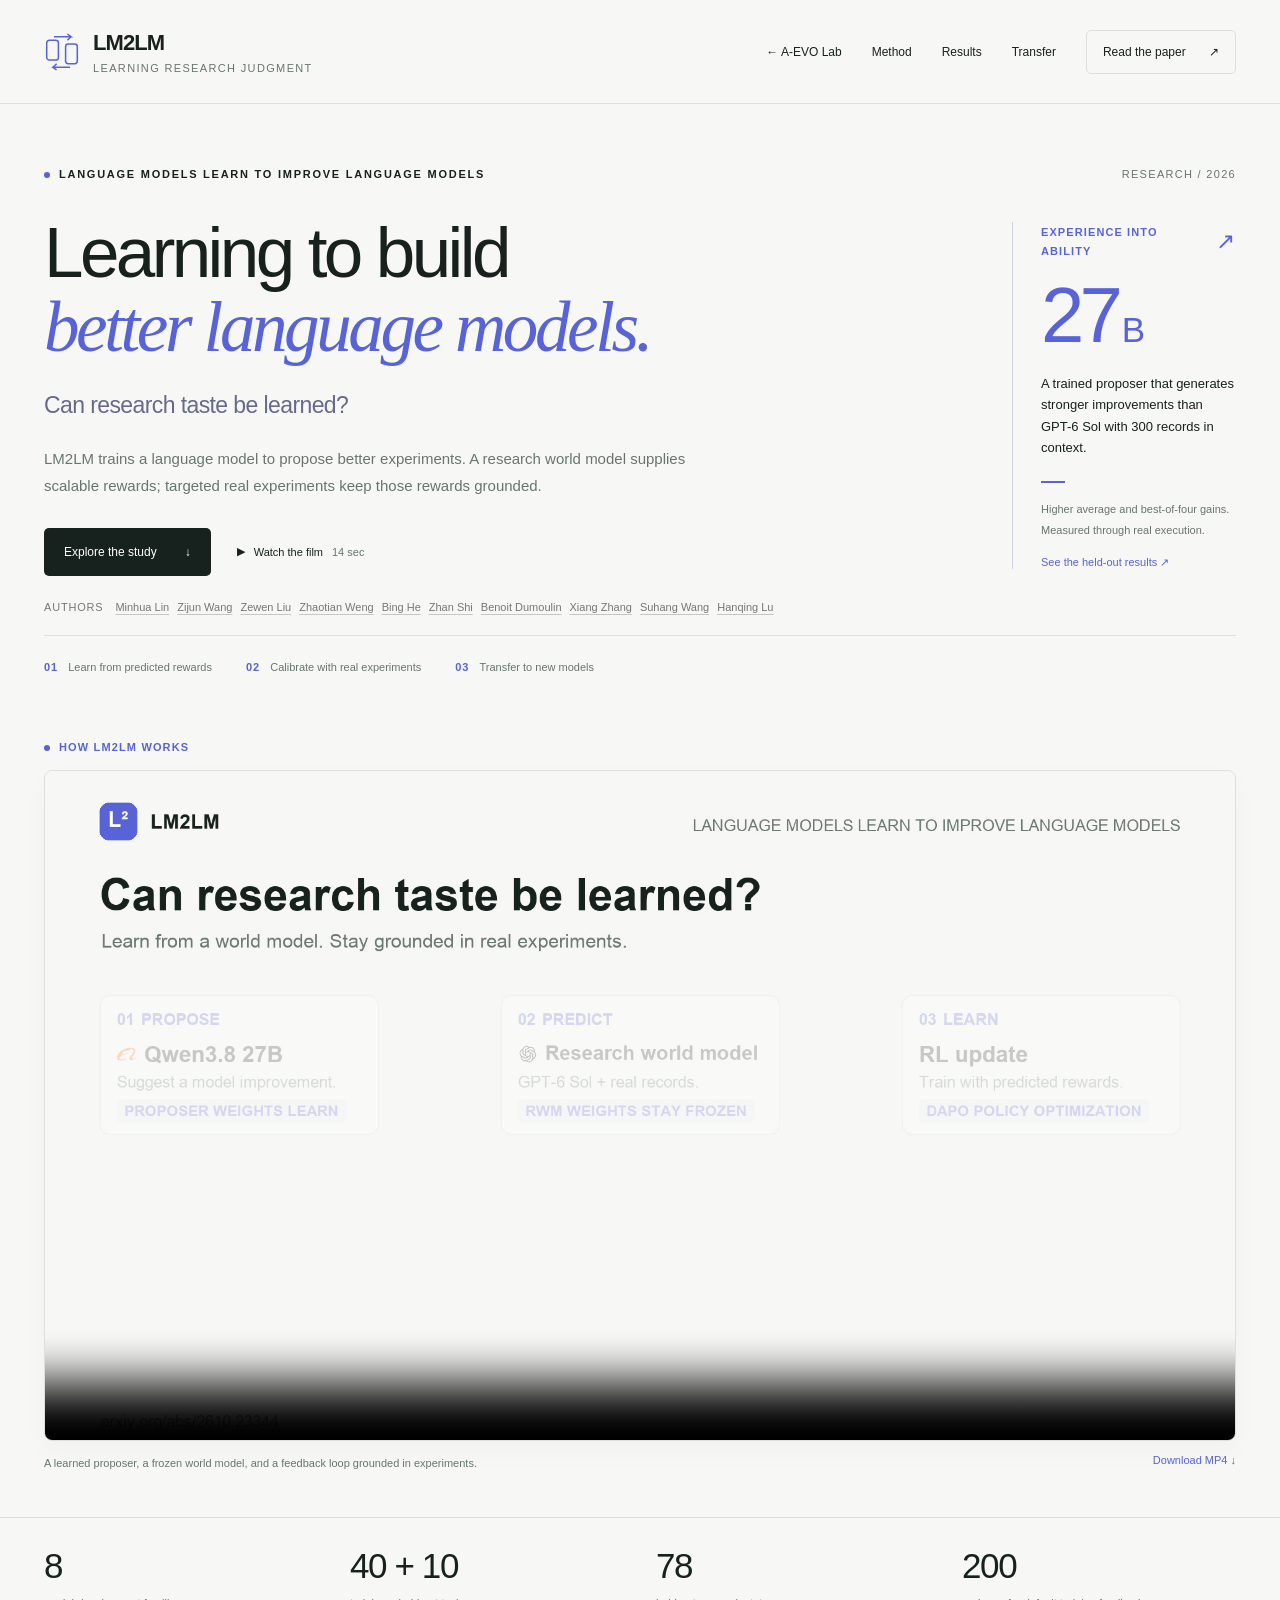
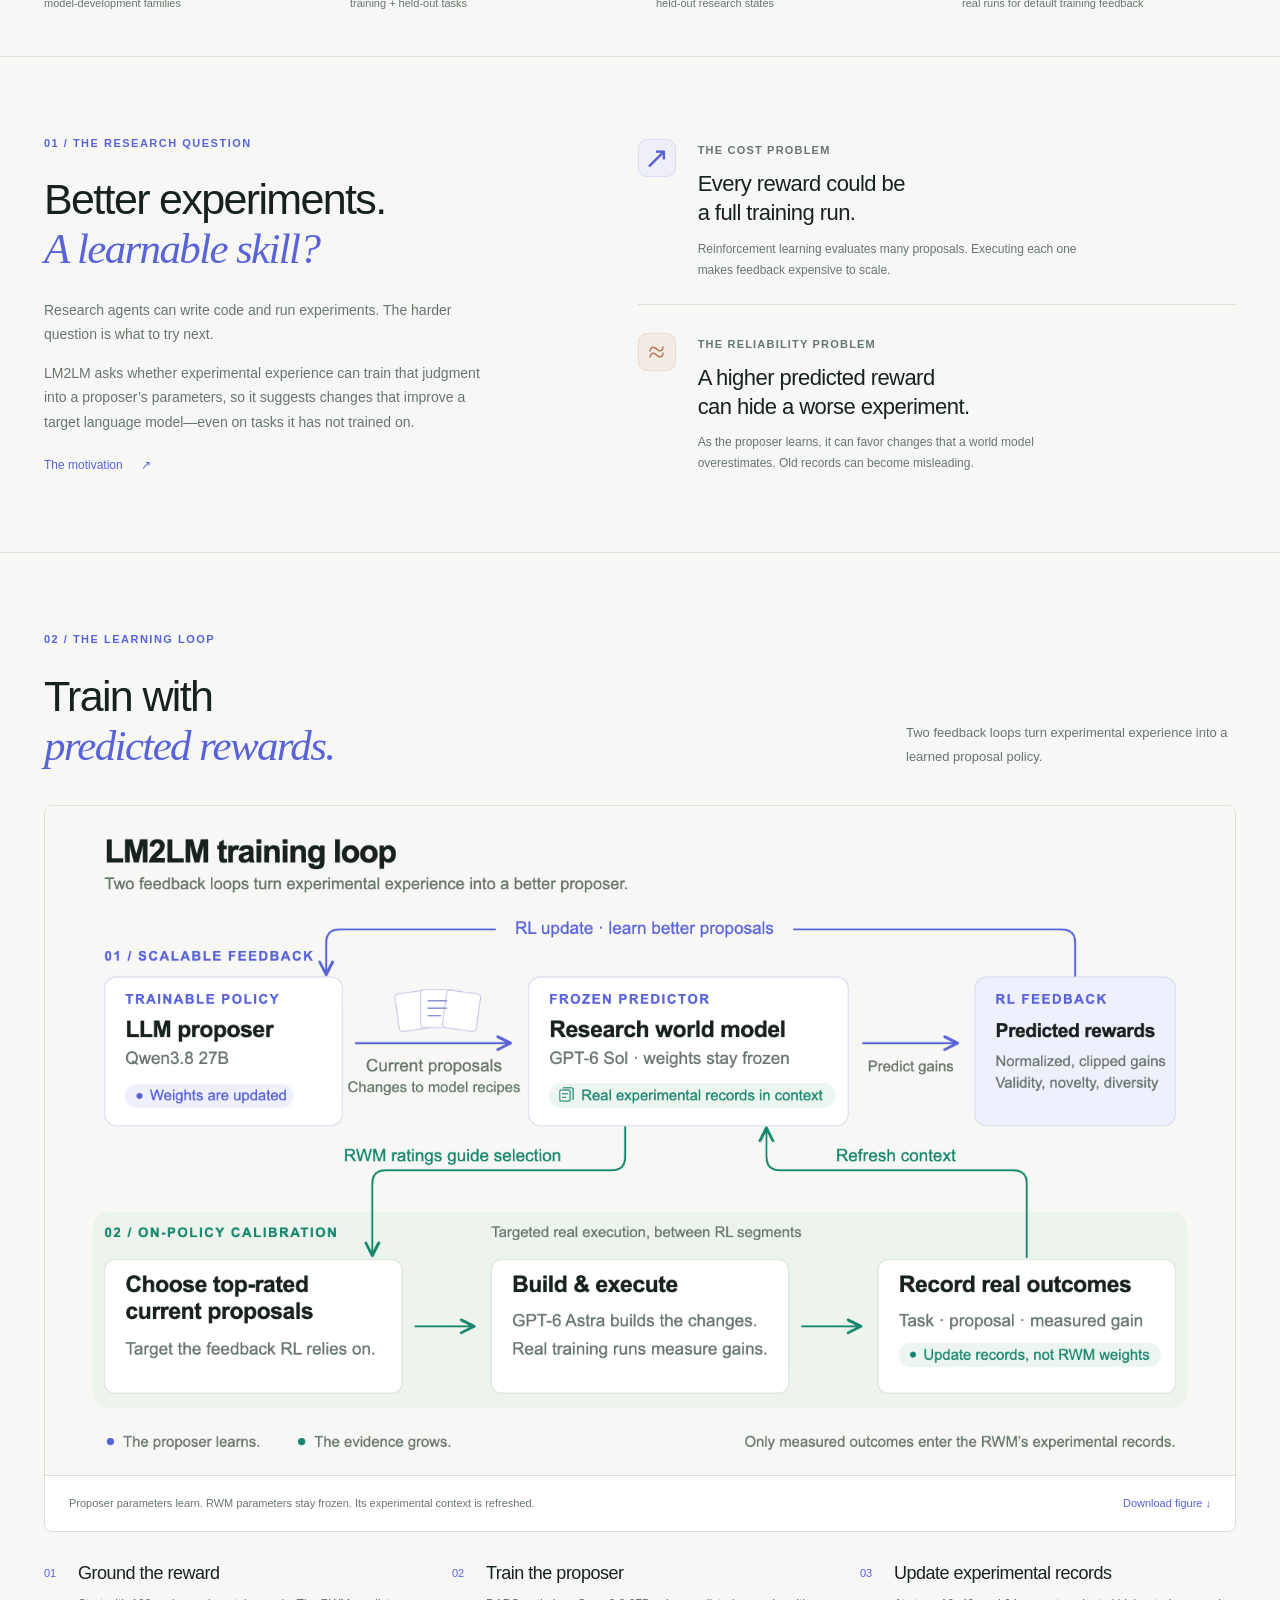
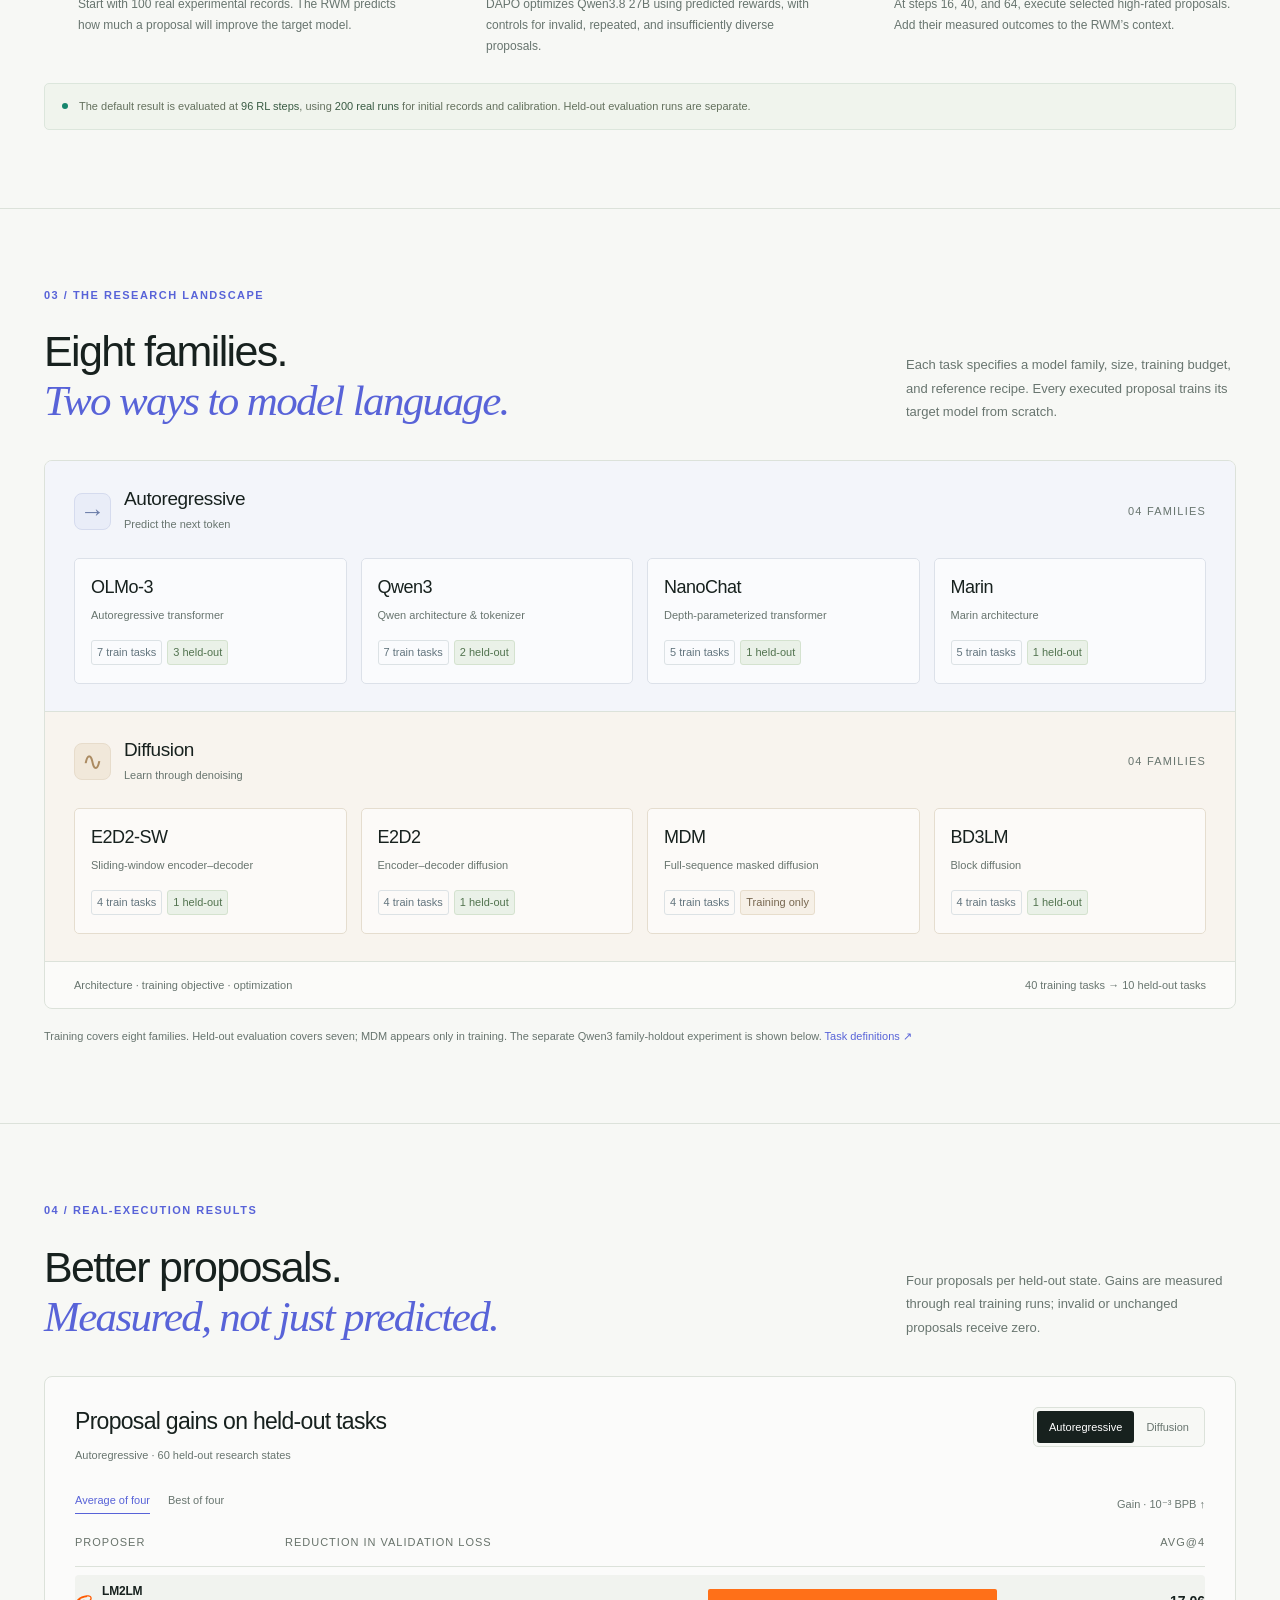
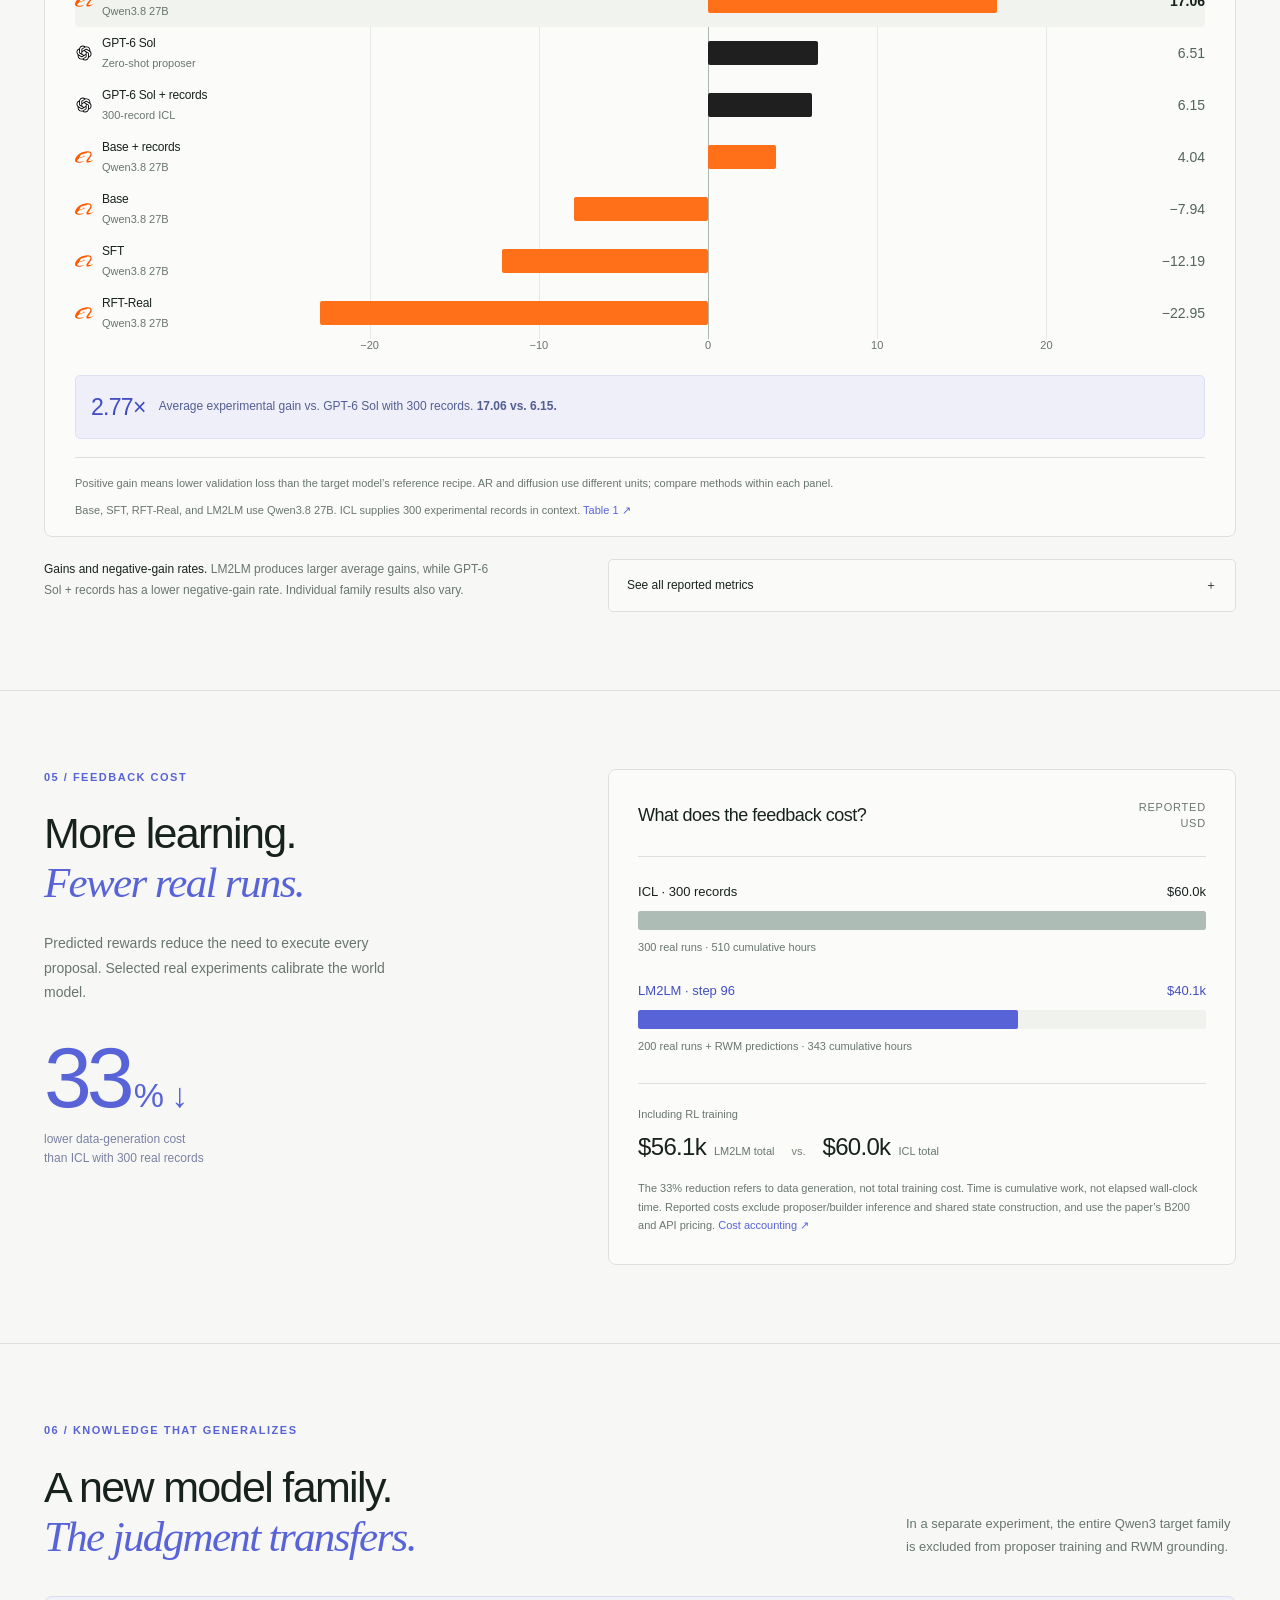
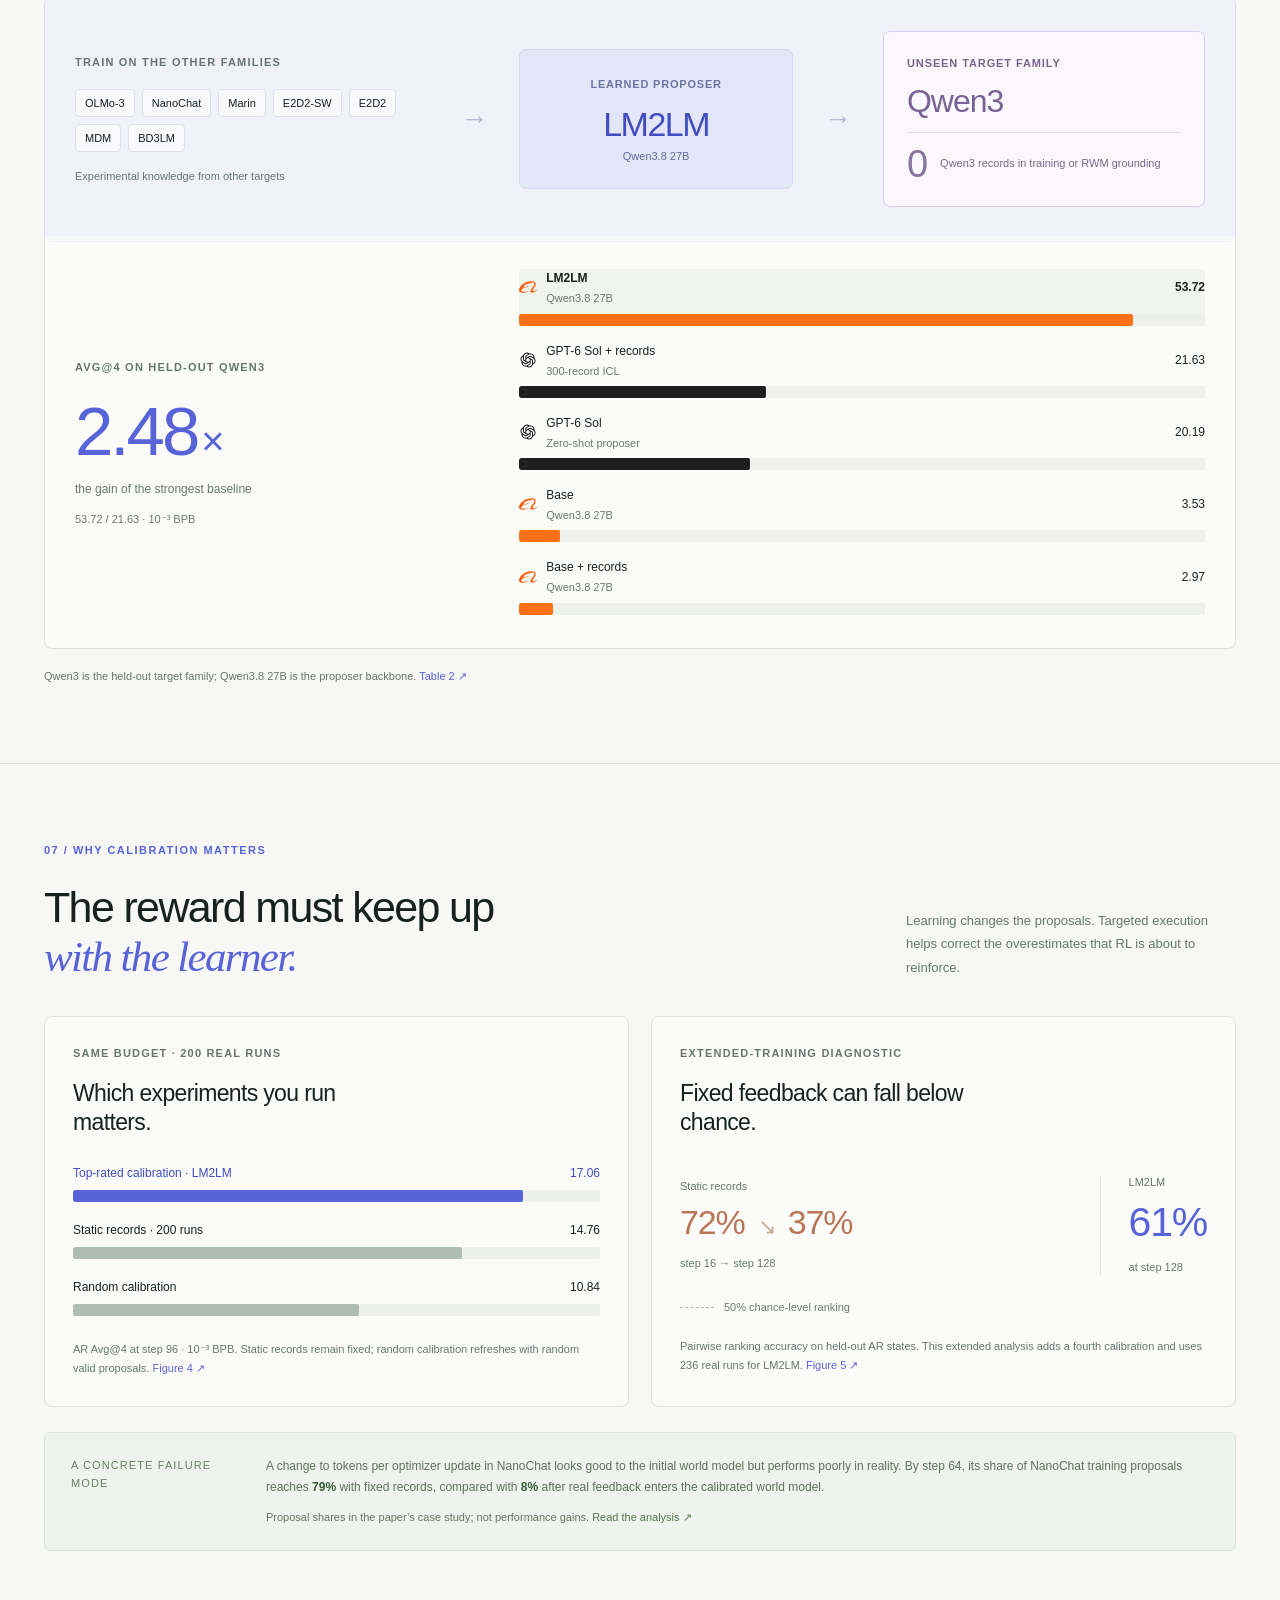
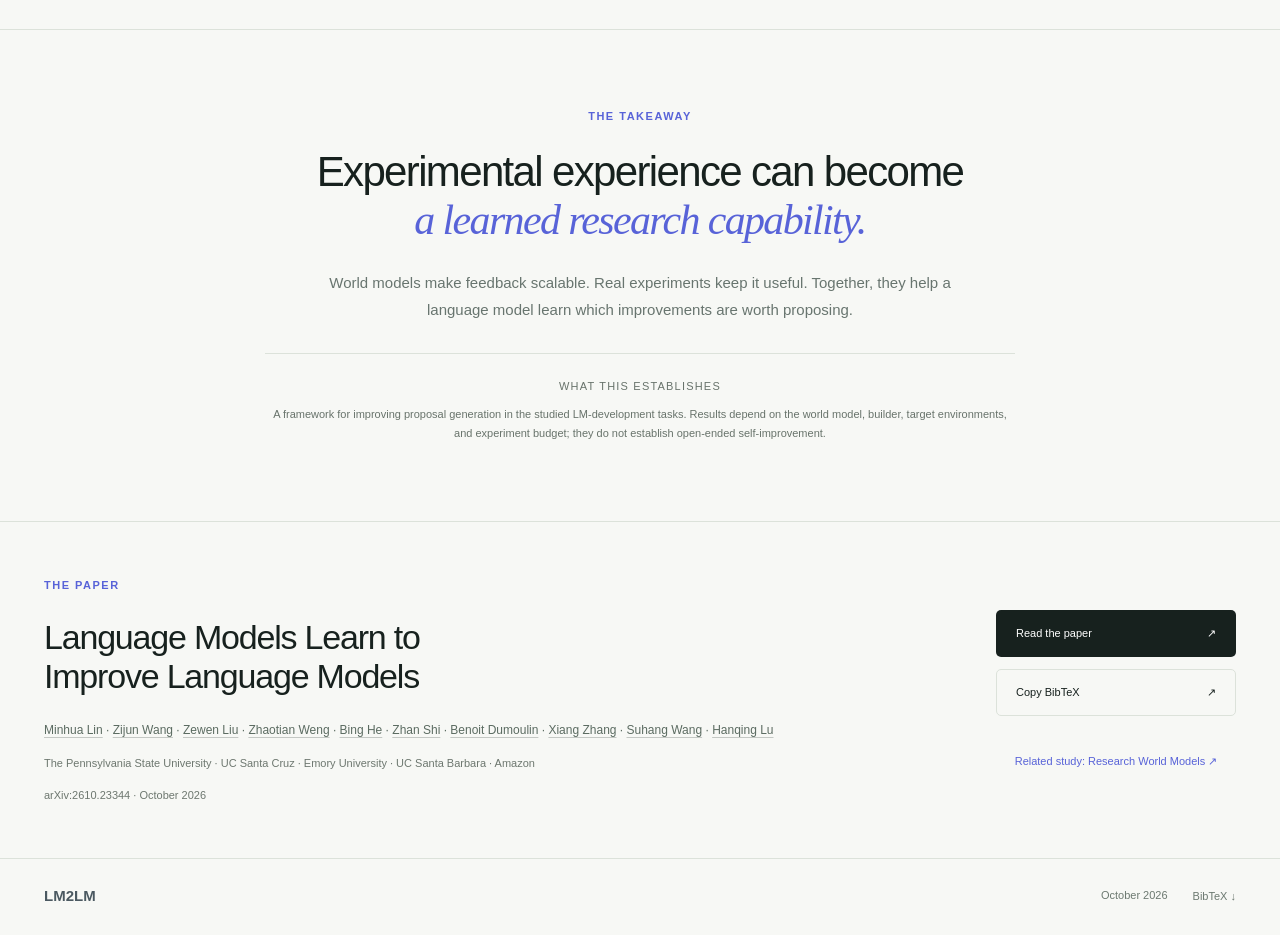
==== lm2lm/index.html @ d52a1f60 "Launch A-EVO Lab site with LM2LM and RWM project pages Co-Authored-By: Claude Opus 5.5 <noreply@anth" ====
<!doctype html>
<html lang="en">
<head>
  <meta charset="utf-8">
  <meta name="viewport" content="width=device-width,initial-scale=1">
  <meta name="robots" content="noindex, nofollow, noarchive">
  <title>LM2LM — Learning to build better language models</title>
  <meta name="description" content="Can research taste be learned? LM2LM trains language models to propose better experiments, using research world model rewards grounded in real execution.">
  <meta name="theme-color" content="#f7f8f5">
  <meta property="og:title" content="LM2LM — Can research taste be learned?">
  <meta property="og:description" content="Language Models Learn to Improve Language Models. Learn with world model rewards. Stay grounded in real experiments.">
  <meta property="og:type" content="website">
  <meta property="og:image" content="https://asillycat.github.io/lm2lm-review/assets/social-preview.png?v=bc0c769bed1d">
  <meta name="twitter:card" content="summary_large_image">
  <link rel="icon" href="assets/favicon.svg?v=e98941b61692" type="image/svg+xml">
  <link rel="stylesheet" href="style.css?v=2e28923d5fb0">
  <script src="assets/results.js?v=867772dbafac" defer></script>
  <script src="app.js?v=dd1e2bdb8c43" defer></script>
</head>
<body>
<a class="skip-link" href="#method">Skip to the method</a>
<header class="site-header wrap">
  <a class="wordmark" href="#overview" aria-label="LM2LM home"><svg viewBox="0 0 40 40" aria-hidden="true"><rect x="3" y="7" width="13" height="22" rx="3"/><rect x="24" y="11" width="13" height="22" rx="3"/><path d="M11 3h19l-4-3m4 3-4 4M29 37H10l4-4m-4 4 4 3"/></svg><span>LM2LM<small>LEARNING RESEARCH JUDGMENT</small></span></a>
  <nav aria-label="Main navigation"><a href="../index.html">← A-EVO Lab</a><a href="#method">Method</a><a href="#results">Results</a><a href="#transfer">Transfer</a><a class="paper-button" href="https://arxiv.org/abs/2610.23344" target="_blank" rel="noopener">Read the paper <span>↗</span></a></nav>
</header>
<main>
<section class="hero wrap" id="overview">
  <div class="eyebrow"><span class="dot"></span> LANGUAGE MODELS LEARN TO IMPROVE LANGUAGE MODELS <span class="edition">RESEARCH / 2026</span></div>
  <div class="hero-grid">
    <div class="hero-copy"><h1>Learning to build<br><em>better language models.</em></h1><p class="hero-subtitle">Can research taste be learned?</p><p class="hero-description">LM2LM trains a language model to propose better experiments. A research world model supplies scalable rewards; targeted real experiments keep those rewards grounded.</p><div class="hero-actions"><a class="button primary" href="#method">Explore the study <span>↓</span></a><button class="film-link" id="play-film"><span>▶</span> Watch the film <small>14 sec</small></button></div></div>
    <aside class="hero-note"><div class="eyebrow small">EXPERIENCE INTO ABILITY <span>↗</span></div><div class="hero-number">27<span>B</span></div><p>A trained proposer that generates stronger improvements than GPT-6 Sol with 300 records in context.</p><div class="note-rule"></div><small>Higher average and best-of-four gains.<br>Measured through real execution.</small><a href="#results">See the held-out results ↗</a></aside>
  </div>
  <div class="paper-byline">
    <span class="paper-byline-label">AUTHORS</span>
    <ul aria-label="Paper authors">
      <li><a href="https://ventr1c.github.io/" target="_blank" rel="noopener">Minhua Lin</a></li>
      <li><a href="https://asillycat.github.io/" target="_blank" rel="noopener">Zijun Wang</a></li>
      <li><a href="https://nuuuh.github.io/" target="_blank" rel="noopener">Zewen Liu</a></li>
      <li><a href="https://zhaotianweng.github.io/" target="_blank" rel="noopener">Zhaotian Weng</a></li>
      <li><a href="https://binghe2727.github.io/" target="_blank" rel="noopener">Bing He</a></li>
      <li><a href="https://scholar.google.com/citations?user=yROrWMkAAAAJ&amp;hl=zh-CN" target="_blank" rel="noopener">Zhan Shi</a></li>
      <li><a href="https://www.amazon.science/author/benoit-dumoulin" target="_blank" rel="noopener">Benoit Dumoulin</a></li>
      <li><a href="https://faculty.ist.psu.edu/xzz89/" target="_blank" rel="noopener">Xiang Zhang</a></li>
      <li><a href="https://faculty.ist.psu.edu/szw494/" target="_blank" rel="noopener">Suhang Wang</a></li>
      <li><a href="https://hanqinglu.github.io/" target="_blank" rel="noopener">Hanqing Lu</a></li>
    </ul>
  </div>
  <div class="story-links"><a href="#method"><b>01</b> Learn from predicted rewards</a><a href="#calibration"><b>02</b> Calibrate with real experiments</a><a href="#transfer"><b>03</b> Transfer to new models</a></div>
</section>


<section class="film-section wrap" id="film" aria-labelledby="film-label">
  <div class="film-heading"><span class="eyebrow small" id="film-label"><span class="dot"></span> HOW LM2LM WORKS</span></div>
  <div class="film-frame"><video id="lead-video" autoplay muted loop playsinline controls preload="auto" poster="assets/film-start.jpg?v=304615145472" aria-label="Fourteen-second explanation of LM2LM's learning and real-experiment calibration loop"><source src="assets/lm2lm-film.mp4?v=e2520bb17e0e" type="video/mp4">Your browser does not support video. <a href="assets/lm2lm-film.mp4?v=e2520bb17e0e">Download the film.</a></video></div>
  <div class="figure-footer"><p>A learned proposer, a frozen world model, and a feedback loop grounded in experiments.</p><a href="assets/lm2lm-film.mp4?v=e2520bb17e0e" download>Download MP4 ↓</a></div>
</section>

<section class="proof-strip wrap" aria-label="Study scope"><div><strong>8</strong><span>model-development families</span></div><div><strong>40 + 10</strong><span>training + held-out tasks</span></div><div><strong>78</strong><span>held-out research states</span></div><div><strong>200</strong><span>real runs for default training feedback</span></div></section>

<section class="question-section wrap section" id="question">
  <div class="section-intro"><div class="eyebrow small">01 / THE RESEARCH QUESTION</div><h2>Better experiments.<br><em>A learnable skill?</em></h2><p>Research agents can write code and run experiments. The harder question is what to try next.</p><p>LM2LM asks whether experimental experience can train that judgment into a proposer’s parameters, so it suggests changes that improve a target language model—even on tasks it has not trained on.</p><a class="text-link" href="https://arxiv.org/pdf/2610.23344v2#page=2" target="_blank" rel="noopener">The motivation <span>↗</span></a></div>
  <div class="challenge-pair"><article><div class="challenge-symbol" aria-hidden="true">↗</div><span class="mini-label">THE COST PROBLEM</span><h3>Every reward could be<br>a full training run.</h3><p>Reinforcement learning evaluates many proposals. Executing each one makes feedback expensive to scale.</p></article><article><div class="challenge-symbol orange" aria-hidden="true">≈</div><span class="mini-label">THE RELIABILITY PROBLEM</span><h3>A higher predicted reward<br>can hide a worse experiment.</h3><p>As the proposer learns, it can favor changes that a world model overestimates. Old records can become misleading.</p></article></div>
</section>

<section class="method-section wrap section" id="method">
  <div class="section-heading"><div><div class="eyebrow small">02 / THE LEARNING LOOP</div><h2>Train with<br><em>predicted rewards.</em></h2></div><p>Two feedback loops turn experimental experience into a learned proposal policy.</p></div>
  <figure class="method-figure"><div class="diagram-scroll" tabindex="0" role="region" aria-label="Learning loop diagram; scroll horizontally on small screens"><img src="assets/learning-loop.png?v=076479722069" alt="LM2LM trains a Qwen3.8 27B proposer with rewards from a frozen GPT-6 Sol research world model. Periodically, high-rated current-policy proposals are built and run; measured outcomes update the world model’s experimental records." width="1600" height="900"></div><figcaption><span>Proposer parameters learn. RWM parameters stay frozen. Its experimental context is refreshed.</span><a href="assets/learning-loop.svg?v=c969db8b1b88" download>Download figure ↓</a></figcaption></figure>
  <div class="method-steps"><article><span>01</span><h3>Ground the reward</h3><p>Start with 100 real experimental records. The RWM predicts how much a proposal will improve the target model.</p></article><article><span>02</span><h3>Train the proposer</h3><p>DAPO optimizes Qwen3.8 27B using predicted rewards, with controls for invalid, repeated, and insufficiently diverse proposals.</p></article><article><span>03</span><h3>Update experimental records</h3><p>At steps 16, 40, and 64, execute selected high-rated proposals. Add their measured outcomes to the RWM’s context.</p></article></div>
  <div class="method-note"><span class="dot green"></span><p>The default result is evaluated at <strong>96 RL steps</strong>, using <strong>200 real runs</strong> for initial records and calibration. Held-out evaluation runs are separate.</p></div>
</section>

<section class="landscape-section wrap section" id="environments">
  <div class="section-heading"><div><div class="eyebrow small">03 / THE RESEARCH LANDSCAPE</div><h2>Eight families.<br><em>Two ways to model language.</em></h2></div><p>Each task specifies a model family, size, training budget, and reference recipe. Every executed proposal trains its target model from scratch.</p></div>
  <div class="landscape"><div class="family-band"><div class="band-heading"><span class="family-icon" aria-hidden="true">→</span><div><h3>Autoregressive</h3><p>Predict the next token</p></div><span>04 FAMILIES</span></div><div class="family-grid" id="ar-families"></div></div><div class="family-band diffusion"><div class="band-heading"><span class="family-icon" aria-hidden="true">∿</span><div><h3>Diffusion</h3><p>Learn through denoising</p></div><span>04 FAMILIES</span></div><div class="family-grid" id="diffusion-families"></div></div><div class="landscape-footer"><span>Architecture · training objective · optimization</span><span>40 training tasks → 10 held-out tasks</span></div></div>
  <p class="caption">Training covers eight families. Held-out evaluation covers seven; MDM appears only in training. The separate Qwen3 family-holdout experiment is shown below. <a href="https://arxiv.org/pdf/2610.23344v2#page=17" target="_blank" rel="noopener">Task definitions ↗</a></p>
</section>

<section class="results-section wrap section" id="results">
  <div class="section-heading"><div><div class="eyebrow small">04 / REAL-EXECUTION RESULTS</div><h2>Better proposals.<br><em>Measured, not just predicted.</em></h2></div><p>Four proposals per held-out state. Gains are measured through real training runs; invalid or unchanged proposals receive zero.</p></div>
  <div class="benchmark" aria-label="Interactive comparison of proposal gains">
    <div class="benchmark-top"><div><h3>Proposal gains on held-out tasks</h3><p id="result-context">Autoregressive · 60 held-out research states</p></div><div class="segmented" aria-label="Modeling paradigm"><button class="active" data-domain="ar" aria-pressed="true">Autoregressive</button><button data-domain="diffusion" aria-pressed="false">Diffusion</button></div></div>
    <div class="chart-toolbar"><div class="metric-tabs" aria-label="Gain metric"><button class="active" data-metric="avg4" aria-pressed="true">Average of four</button><button data-metric="best4" aria-pressed="false">Best of four</button></div><span id="chart-unit">Gain · 10⁻³ BPB ↑</span></div>
    <div class="chart-head"><span>PROPOSER</span><span>REDUCTION IN VALIDATION LOSS</span><span id="metric-label">AVG@4</span></div>
    <div class="results-chart" id="results-chart"><div class="chart-grid" id="chart-grid" aria-hidden="true"></div><div id="chart-rows"></div></div>
    <div class="chart-axis" id="chart-axis" aria-hidden="true"></div>
    <div class="chart-takeaway" id="chart-takeaway" aria-live="polite"></div>
    <div class="chart-caption"><p>Positive gain means lower validation loss than the target model’s reference recipe. AR and diffusion use different units; compare methods within each panel.</p><p>Base, SFT, RFT-Real, and LM2LM use Qwen3.8 27B. ICL supplies 300 experimental records in context. <a href="https://arxiv.org/pdf/2610.23344v2#page=6" target="_blank" rel="noopener">Table 1 ↗</a></p></div>
  </div>
  <div class="result-detail"><p><strong>Gains and negative-gain rates.</strong> LM2LM produces larger average gains, while GPT-6 Sol + records has a lower negative-gain rate. Individual family results also vary.</p><details><summary>See all reported metrics <span>＋</span></summary><div class="table-scroll"><table id="results-table"><caption>Held-out proposal quality. Values from paper Table 1.</caption><thead><tr><th scope="col">Proposer</th><th scope="col">Avg@4 ↑</th><th scope="col">Best@4 ↑</th><th scope="col">Negative % ↓</th><th scope="col">Win vs. Base % ↑</th></tr></thead><tbody></tbody></table></div><a href="assets/results.json?v=7821d957054e" download>Download source data (JSON) ↓</a></details></div>
</section>



<section class="cost-section wrap section" id="cost">
  <div class="cost-copy"><div class="eyebrow small">05 / FEEDBACK COST</div><h2>More learning.<br><em>Fewer real runs.</em></h2><p>Predicted rewards reduce the need to execute every proposal. Selected real experiments calibrate the world model.</p><div class="cost-number">33<span>% ↓</span></div><p class="cost-number-label">lower data-generation cost<br>than ICL with 300 real records</p></div>
  <div class="cost-comparison"><div class="cost-heading"><h3>What does the feedback cost?</h3><span>REPORTED USD</span></div><div class="cost-row"><div><strong>ICL · 300 records</strong><span>$60.0k</span></div><div class="cost-track"><i style="width:100%"></i></div><small>300 real runs · 510 cumulative hours</small></div><div class="cost-row ours"><div><strong>LM2LM · step 96</strong><span>$40.1k</span></div><div class="cost-track"><i style="width:66.83%"></i></div><small>200 real runs + RWM predictions · 343 cumulative hours</small></div><div class="total-cost"><span>Including RL training</span><div><strong>$56.1k</strong><span>LM2LM total</span><b>vs.</b><strong>$60.0k</strong><span>ICL total</span></div></div><p class="caption">The 33% reduction refers to data generation, not total training cost. Time is cumulative work, not elapsed wall-clock time. Reported costs exclude proposer/builder inference and shared state construction, and use the paper’s B200 and API pricing. <a href="https://arxiv.org/pdf/2610.23344v2#page=23" target="_blank" rel="noopener">Cost accounting ↗</a></p></div>
</section>

<section class="transfer-section wrap section" id="transfer">
  <div class="section-heading"><div><div class="eyebrow small">06 / KNOWLEDGE THAT GENERALIZES</div><h2>A new model family.<br><em>The judgment transfers.</em></h2></div><p>In a separate experiment, the entire Qwen3 target family is excluded from proposer training and RWM grounding.</p></div>
  <div class="transfer-flow"><div class="transfer-source"><span class="mini-label">TRAIN ON THE OTHER FAMILIES</span><div class="family-chips"><span>OLMo-3</span><span>NanoChat</span><span>Marin</span><span>E2D2-SW</span><span>E2D2</span><span>MDM</span><span>BD3LM</span></div><small>Experimental knowledge from other targets</small></div><span class="flow-arrow" aria-hidden="true">→</span><div class="transfer-policy"><span class="mini-label">LEARNED PROPOSER</span><strong>LM2LM</strong><small>Qwen3.8 27B</small></div><span class="flow-arrow" aria-hidden="true">→</span><div class="transfer-target"><span class="mini-label">UNSEEN TARGET FAMILY</span><strong>Qwen3</strong><span class="zero-records"><b>0</b> Qwen3 records in training or RWM grounding</span></div></div>
  <div class="transfer-evidence"><div><span class="mini-label">AVG@4 ON HELD-OUT QWEN3</span><div class="transfer-ratio">2.48<span>×</span></div><p>the gain of the strongest baseline</p><small>53.72 / 21.63 · 10⁻³ BPB</small></div><div class="transfer-bars" id="transfer-bars"></div></div>
  <p class="caption">Qwen3 is the held-out target family; Qwen3.8 27B is the proposer backbone. <a href="https://arxiv.org/pdf/2610.23344v2#page=8" target="_blank" rel="noopener">Table 2 ↗</a></p>
</section>

<section class="calibration-section wrap section" id="calibration">
  <div class="section-heading"><div><div class="eyebrow small">07 / WHY CALIBRATION MATTERS</div><h2>The reward must keep up<br><em>with the learner.</em></h2></div><p>Learning changes the proposals. Targeted execution helps correct the overestimates that RL is about to reinforce.</p></div>
  <div class="calibration-grid"><article class="ablation-panel"><div class="mini-label">SAME BUDGET · 200 REAL RUNS</div><h3>Which experiments you run matters.</h3><div class="ablation-bars" id="ablation-bars"></div><p class="caption">AR Avg@4 at step 96 · 10⁻³ BPB. Static records remain fixed; random calibration refreshes with random valid proposals. <a href="https://arxiv.org/pdf/2610.23344v2#page=8" target="_blank" rel="noopener">Figure 4 ↗</a></p></article><article class="reliability-panel"><div class="mini-label">EXTENDED-TRAINING DIAGNOSTIC</div><h3>Fixed feedback can fall below chance.</h3><div class="reliability-slope"><div><span>Static records</span><strong>72% <b>↘</b> 37%</strong><small>step 16 → step 128</small></div><div class="calibrated"><span>LM2LM</span><strong>61%</strong><small>at step 128</small></div></div><div class="chance-line"><span></span> 50% chance-level ranking</div><p class="caption">Pairwise ranking accuracy on held-out AR states. This extended analysis adds a fourth calibration and uses 236 real runs for LM2LM. <a href="https://arxiv.org/pdf/2610.23344v2#page=9" target="_blank" rel="noopener">Figure 5 ↗</a></p></article></div>
  <div class="case-study"><span class="case-label">A CONCRETE FAILURE MODE</span><p>A change to tokens per optimizer update in NanoChat looks good to the initial world model but performs poorly in reality. By step 64, its share of NanoChat training proposals reaches <strong>79%</strong> with fixed records, compared with <strong>8%</strong> after real feedback enters the calibrated world model.</p><span class="case-note">Proposal shares in the paper’s case study; not performance gains. <a href="https://arxiv.org/pdf/2610.23344v2#page=26" target="_blank" rel="noopener">Read the analysis ↗</a></span></div>
</section>

<section class="conclusion wrap section"><div class="eyebrow small">THE TAKEAWAY</div><h2>Experimental experience can become<br><em>a learned research capability.</em></h2><p>World models make feedback scalable. Real experiments keep it useful. Together, they help a language model learn which improvements are worth proposing.</p><div class="scope-note"><strong>What this establishes</strong><p>A framework for improving proposal generation in the studied LM-development tasks. Results depend on the world model, builder, target environments, and experiment budget; they do not establish open-ended self-improvement.</p></div></section>

<section class="paper-section wrap section" id="paper"><div><div class="eyebrow small">THE PAPER</div><h2>Language Models Learn to<br>Improve Language Models</h2><p class="authors"><a href="https://ventr1c.github.io/" target="_blank" rel="noopener">Minhua Lin</a> · <a href="https://asillycat.github.io/" target="_blank" rel="noopener">Zijun Wang</a> · <a href="https://nuuuh.github.io/" target="_blank" rel="noopener">Zewen Liu</a> · <a href="https://zhaotianweng.github.io/" target="_blank" rel="noopener">Zhaotian Weng</a> · <a href="https://binghe2727.github.io/" target="_blank" rel="noopener">Bing He</a> · <a href="https://scholar.google.com/citations?user=yROrWMkAAAAJ&amp;hl=zh-CN" target="_blank" rel="noopener">Zhan Shi</a> · <a href="https://www.amazon.science/author/benoit-dumoulin" target="_blank" rel="noopener">Benoit Dumoulin</a> · <a href="https://faculty.ist.psu.edu/xzz89/" target="_blank" rel="noopener">Xiang Zhang</a> · <a href="https://faculty.ist.psu.edu/szw494/" target="_blank" rel="noopener">Suhang Wang</a> · <a href="https://hanqinglu.github.io/" target="_blank" rel="noopener">Hanqing Lu</a></p><p class="affiliations">The Pennsylvania State University · UC Santa Cruz · Emory University · UC Santa Barbara · Amazon</p><small>arXiv:2610.23344 · October 2026</small></div><div class="paper-actions"><a class="button primary" href="https://arxiv.org/pdf/2610.23344" target="_blank" rel="noopener">Read the paper <span>↗</span></a><button class="button secondary" id="copy-citation">Copy BibTeX <span>↗</span></button><span id="copy-status" role="status"></span><a class="related-paper" href="https://asillycat.github.io/rwm-review/" target="_blank" rel="noopener">Related study: Research World Models ↗</a></div></section>
</main>
<footer class="wrap"><a class="footer-brand" href="#overview">LM2LM </a><p>October 2026</p><a href="assets/citation.bib?v=a202bc328ee7" download>BibTeX ↓</a></footer>
</body>
</html>
---- lm2lm/style.css ----
:root{--bg:#f7f8f5;--ink:#17211e;--muted:#68756f;--accent:#5863d8;--accent-dark:#414dc0;--lilac:#eeeff9;--green:#16866d;--line:#dce2da;--orange:#ba7557;--row:52px;--label:210px;--score:74px}
*{box-sizing:border-box}html{scroll-behavior:smooth;scroll-padding-top:28px}body{margin:0;background:var(--bg);color:var(--ink);font-family:Arial,Helvetica,sans-serif;-webkit-font-smoothing:antialiased}button,a{-webkit-tap-highlight-color:transparent}a{color:inherit;text-decoration:none}button{font:inherit;color:inherit;cursor:pointer}button:focus-visible,a:focus-visible,summary:focus-visible{outline:3px solid #929bee;outline-offset:5px}button{border-radius:0}img,video{display:block;max-width:100%}p{line-height:1.75}h1,h2,h3,p{margin-top:0}h1,h2,h3{font-weight:500}h2{font-size:43px;letter-spacing:-1.65px;line-height:1.14;margin-bottom:24px}h2 em,h1 em{font-family:Georgia,'Times New Roman',serif;font-weight:400;color:var(--accent)}.wrap{max-width:1280px;margin:0 auto;padding-left:44px;padding-right:44px}.section{padding-top:78px;padding-bottom:78px;border-top:1px solid var(--line)}.eyebrow{font-size:11px;letter-spacing:1.75px;font-weight:600;display:flex;align-items:center;gap:9px}.eyebrow.small{font-size:11px;letter-spacing:1.5px;color:var(--accent);margin-bottom:23px}.dot{display:inline-block;width:6px;height:6px;background:var(--accent);border-radius:50%;flex:none}.dot.green{background:var(--green)}.mini-label{font-size:11px;letter-spacing:1.2px;color:var(--muted);font-weight:600}.caption{font-size:11px;line-height:1.7;color:var(--muted);margin:18px 0 0}.caption a{color:var(--accent);white-space:nowrap}.text-link{font-size:12px;display:inline-flex;gap:18px;color:var(--accent);margin-top:10px}.text-link span{transition:transform .2s}.text-link:hover span{transform:translate(2px,-2px)}.site-header{height:104px;display:flex;justify-content:space-between;align-items:center;border-bottom:1px solid var(--line)}.wordmark{display:flex;gap:13px;align-items:center;font-size:22px;font-weight:600;letter-spacing:-.9px}.wordmark svg{width:36px;height:36px;stroke:var(--accent);stroke-width:1.7;fill:none;overflow:visible}.wordmark small{display:block;font-size:11px;font-weight:400;color:var(--muted);letter-spacing:1.35px;margin-top:6px}.site-header nav{display:flex;gap:30px;align-items:center;font-size:12px}.site-header nav>a:hover{color:var(--accent)}.paper-button{border:1px solid var(--line);padding:14px 16px;border-radius:5px}.paper-button span{margin-left:20px}.hero{padding-top:62px;padding-bottom:45px}.edition{margin-left:auto;color:var(--muted);font-weight:400;font-size:11px;letter-spacing:1.3px}.hero-grid{display:grid;grid-template-columns:minmax(0,1fr) 224px;gap:58px;margin-top:32px;align-items:center}.hero h1{font-size:71px;line-height:1.05;letter-spacing:-3.6px;margin:0 0 24px}.hero h1 em{letter-spacing:-3.4px}.hero-subtitle{font-size:23px;letter-spacing:-.6px;color:#666b8c;margin:0 0 24px;line-height:1.4}.hero-description{max-width:670px;font-size:15px;color:var(--muted);margin-bottom:29px;line-height:1.8}.hero-actions{display:flex;gap:26px;align-items:center}.button{border:1px solid transparent;border-radius:5px;display:inline-flex;align-items:center;justify-content:space-between;gap:28px;padding:16px 19px;font-size:12px;font-weight:500;transition:background .2s,transform .2s}.button:hover{transform:translateY(-1px)}.primary{background:var(--ink);color:#fff}.primary:hover{background:#303e37}.secondary{border-color:var(--line);background:transparent}.film-link{border:0;padding:10px 0;background:none;display:flex;gap:9px;align-items:center;font-size:11px}.film-link small{font-size:11px;color:var(--muted)}.hero-note{border-left:1px solid #ced3e4;padding-left:28px}.hero-note .eyebrow{font-size:11px;line-height:1.7;letter-spacing:1.1px;margin-bottom:14px;justify-content:space-between;gap:5px}.hero-note .eyebrow>span{font-size:23px;font-weight:400}.hero-number{font-size:78px;letter-spacing:-5px;line-height:1.05;color:var(--accent)}.hero-number>span{font-size:35px;letter-spacing:-1px;margin-left:4px}.hero-note p{font-size:13px;line-height:1.65;margin:16px 0}.note-rule{width:24px;border-top:2px solid var(--accent);margin:22px 0 16px}.hero-note small{font-size:11px;line-height:1.9;color:var(--muted)}.hero-note a{display:block;font-size:11px;color:var(--accent);margin-top:16px}.story-links{display:flex;gap:34px;border-top:1px solid var(--line);padding-top:23px;margin-top:40px;font-size:11px;color:var(--muted)}.story-links a{display:flex;gap:10px}.story-links b{font-size:11px;letter-spacing:1px;color:var(--accent)}.film-section{padding-top:18px;padding-bottom:44px}.film-heading{display:flex;justify-content:space-between;align-items:center;gap:20px;margin-bottom:13px}.film-heading .eyebrow{margin:0;font-size:11px;letter-spacing:1.15px}.film-frame{border:1px solid var(--line);border-radius:8px;overflow:hidden;background:var(--bg);box-shadow:0 10px 28px #26313707}.film-frame video{width:100%;aspect-ratio:16/9}.figure-footer{display:flex;justify-content:space-between;align-items:start;gap:25px;font-size:11px;color:var(--muted);margin-top:13px}.figure-footer p{margin:0}.figure-footer a{white-space:nowrap;color:var(--accent)}.proof-strip{display:grid;grid-template-columns:repeat(4,1fr);gap:32px;padding-top:28px;padding-bottom:44px;border-top:1px solid var(--line)}.proof-strip strong{display:block;font-size:35px;letter-spacing:-1.4px;font-weight:500}.proof-strip span{font-size:11px;line-height:1.5;display:block;color:var(--muted);margin-top:9px;max-width:200px}.question-section{display:grid;grid-template-columns:1fr 1.2fr;gap:95px}.section-intro p{font-size:14px;color:var(--muted);max-width:440px}.challenge-pair{display:grid;gap:24px;align-content:start}.challenge-pair article{position:relative;border-bottom:1px solid var(--line);padding:5px 0 23px 60px}.challenge-pair article:last-child{border:0;padding-bottom:0}.challenge-symbol{position:absolute;left:0;top:4px;width:38px;height:38px;background:var(--lilac);border:1px solid #dbdef2;border-radius:9px;display:grid;place-items:center;color:var(--accent);font:30px Georgia,serif}.challenge-symbol.orange{color:var(--orange);border-color:#eadccf;background:#f2ece5}.challenge-pair h3{font-size:22px;letter-spacing:-.55px;line-height:1.3;margin:11px 0}.challenge-pair p{font-size:12px;color:var(--muted);max-width:400px;margin-bottom:0}.section-heading{display:flex;justify-content:space-between;align-items:end;gap:55px;margin-bottom:35px}.section-heading h2{margin:0}.section-heading>p{font-size:13px;line-height:1.8;color:var(--muted);max-width:330px;margin-bottom:2px}.method-figure{margin:0;border:1px solid var(--line);background:#fff;border-radius:8px;overflow:hidden}.diagram-scroll{overflow-x:auto;overscroll-behavior-inline:contain}.method-figure img{width:100%;height:auto}.method-figure figcaption{display:flex;justify-content:space-between;gap:22px;padding:18px 24px;font-size:11px;color:var(--muted);border-top:1px solid var(--line);line-height:1.6}.method-figure figcaption a{color:var(--accent);white-space:nowrap}.method-steps{display:grid;grid-template-columns:repeat(3,1fr);margin-top:31px;gap:32px}.method-steps article{position:relative;padding-left:34px}.method-steps article>span{position:absolute;top:4px;left:0;font-size:11px;color:var(--accent)}.method-steps h3{font-size:18px;letter-spacing:-.5px;margin-bottom:10px}.method-steps p{font-size:12px;color:var(--muted);margin:0}.method-note{display:flex;align-items:center;gap:11px;border:1px solid #dce6dc;background:#f0f4ed;border-radius:5px;margin-top:26px;padding:13px 17px}.method-note p{font-size:11px;color:#64715e;line-height:1.7;margin:0}.method-note strong{font-weight:500;color:#395b43}.landscape{border:1px solid var(--line);border-radius:8px;overflow:hidden}.family-band{padding:27px 29px;background:#f3f5fa}.family-band.diffusion{background:#f8f4ee;border-top:1px solid var(--line)}.band-heading{display:flex;gap:13px;align-items:center;margin-bottom:23px}.family-icon{border:1px solid #d5dbee;background:#e9edf8;width:37px;height:37px;border-radius:8px;display:grid;place-items:center;font-size:25px;color:#6c7da9}.diffusion .family-icon{border-color:#e7dccb;background:#f1e8da;color:#ab8b62}.band-heading h3{font-size:19px;letter-spacing:-.4px;margin:0}.band-heading p{font-size:11px;color:var(--muted);margin:5px 0 0}.band-heading>span:last-child{margin-left:auto;font-size:11px;letter-spacing:1.2px;color:var(--muted)}.family-grid{display:grid;grid-template-columns:repeat(4,1fr);gap:14px}.family-card{border:1px solid #dce1e9;background:#fff9;border-radius:5px;padding:18px 16px;min-width:0}.diffusion .family-card{border-color:#e5ddcf;background:#fff9}.family-card h4{margin:0 0 9px;font-size:18px;font-weight:500;letter-spacing:-.5px}.family-card p{font-size:11px;color:var(--muted);margin:0}.family-card .family-tags{display:flex;gap:5px;flex-wrap:wrap;margin-top:16px}.family-tags span{font-size:11px;border:1px solid #dce2e5;border-radius:3px;padding:4px 5px;color:#63757e}.family-tags .test-tag{background:#eaf1e8;color:#52734f;border-color:#d4e2cf}.family-tags .train-only{color:#776750;background:#f6f0e7;border-color:#e7ddcc}.landscape-footer{padding:17px 29px;display:flex;justify-content:space-between;gap:20px;font-size:11px;color:var(--muted);background:#fff6;border-top:1px solid var(--line)}.benchmark{border:1px solid var(--line);border-radius:8px;background:#fff8;padding:30px 30px 0}.benchmark-top{display:flex;align-items:start;justify-content:space-between;gap:20px}.benchmark h3{font-size:23px;letter-spacing:-.7px;line-height:1.25;margin:0 0 10px;max-width:540px}.benchmark-top p{font-size:11px;color:var(--muted);margin:0}.segmented{display:flex;border:1px solid var(--line);border-radius:5px;padding:3px;flex:none;background:var(--bg)}.segmented button{background:transparent;border:0;font-size:11px;padding:10px 12px;border-radius:3px;color:var(--muted)}.segmented button.active{background:var(--ink);color:#fff}.chart-toolbar{display:flex;align-items:center;justify-content:space-between;gap:16px;margin:29px 0 20px}.metric-tabs{display:flex;gap:18px}.metric-tabs button{padding:0 0 7px;border:0;border-bottom:1px solid transparent;font-size:11px;background:transparent;color:var(--muted)}.metric-tabs button.active{color:var(--accent);border-color:var(--accent)}.chart-toolbar>span{font-size:11px;color:var(--muted)}.chart-head{display:grid;grid-template-columns:var(--label) 1fr var(--score);font-size:11px;letter-spacing:1px;color:#68736b;padding-bottom:15px;border-bottom:1px solid var(--line)}.chart-head>span:last-child{text-align:right}.results-chart{position:relative;height:calc(var(--row)*7);margin-top:8px}.chart-grid{position:absolute;left:var(--label);right:var(--score);top:0;bottom:0;pointer-events:none}.chart-grid i{position:absolute;top:0;bottom:0;border-left:1px solid #e6e9e4}.chart-grid i.zero{border-color:#aab8ad}.chart-row{position:absolute;left:0;right:0;top:0;height:var(--row);display:grid;grid-template-columns:var(--label) 1fr var(--score);align-items:center;transition:transform 1.15s cubic-bezier(.25,.75,.2,1)}.model-label{display:flex;align-items:center;gap:9px;font-size:12px;letter-spacing:-.2px;line-height:1.4;padding-right:10px}.model-logo{width:18px;height:18px;flex:none;object-fit:contain}.model-text{min-width:0}.method-name{display:block}.model-secondary{display:block;font-size:11px;font-weight:400;color:var(--muted);line-height:1.3;margin-top:4px}.table-model,.transfer-model{display:flex;align-items:center;gap:9px}.model-label small{font-size:11px;display:block;color:var(--muted);letter-spacing:0;margin-top:2px}.chart-row.ours{background:#f1f3ef;border-radius:4px}.chart-row.ours .model-label{font-weight:700;color:var(--ink)}.bar-lane{height:24px;position:relative}.bar{position:absolute;top:0;height:100%;width:0;left:50%;background:var(--bar-color);border-radius:2px;transition:left 1.15s cubic-bezier(.25,.75,.2,1),width 1.15s cubic-bezier(.25,.75,.2,1)}.chart-score{text-align:right;font-size:14px;font-variant-numeric:tabular-nums;color:#53645a}.chart-row.ours .chart-score{color:var(--ink);font-weight:700}.chart-axis{position:relative;height:22px;margin-left:var(--label);margin-right:var(--score);font-size:11px;color:#68736b}.chart-axis span{position:absolute;transform:translateX(-50%)}.chart-takeaway{display:flex;gap:13px;align-items:center;background:var(--lilac);border:1px solid #dde0f2;border-radius:5px;margin:14px 0 18px;padding:13px 15px;font-size:12px;line-height:1.6;color:#535e91}.chart-takeaway strong{color:var(--accent-dark);font-size:23px;letter-spacing:-.7px;white-space:nowrap;font-weight:500}.chart-caption{font-size:11px;line-height:1.7;color:var(--muted);border-top:1px solid var(--line);padding:16px 0}.chart-caption p{margin:0 0 7px}.chart-caption p:last-child{margin:0}.chart-caption a{color:var(--accent)}.result-detail{display:grid;grid-template-columns:.9fr 1.1fr;gap:50px;margin-top:22px}.result-detail>p{font-size:12px;color:var(--muted);max-width:450px;margin:0}.result-detail strong{font-weight:500;color:var(--ink)}.result-detail details{min-width:0;border:1px solid var(--line);border-radius:5px;background:#fff5;padding:17px 18px;align-self:start}.result-detail summary{cursor:pointer;list-style:none;font-size:12px;display:flex;justify-content:space-between;gap:10px;align-items:center}.result-detail summary::-webkit-details-marker{display:none}.result-detail details[open] summary>span{transform:rotate(45deg)}.result-detail details>a{font-size:11px;color:var(--accent);display:inline-block;margin-top:15px}.table-scroll{overflow-x:auto;margin-top:20px}table{width:100%;border-collapse:collapse;font-size:11px;font-variant-numeric:tabular-nums}caption{text-align:left;line-height:1.6;color:var(--muted);font-size:11px;margin-bottom:15px}td,th{padding:10px 8px;text-align:right;border-bottom:1px solid var(--line);white-space:nowrap}td:first-child,th:first-child{text-align:left;padding-left:0}th{font-weight:500;font-size:11px}tr.ours{color:var(--ink);font-weight:600;background:#f1f3ef}.cost-section{display:grid;grid-template-columns:.85fr 1.15fr;gap:100px}.cost-copy>p{font-size:14px;color:var(--muted);max-width:360px}.cost-number{font-size:86px;line-height:1;letter-spacing:-5px;color:var(--accent);margin-top:29px}.cost-number span{font-size:34px;letter-spacing:-1px;margin-left:4px}.cost-copy p.cost-number-label{font-size:12px;line-height:1.6;color:#7a80a2;margin-top:10px}.cost-comparison{border:1px solid var(--line);border-radius:8px;padding:29px;background:#fff7;align-self:center}.cost-heading{display:flex;justify-content:space-between;gap:20px;align-items:center;padding-bottom:24px;border-bottom:1px solid var(--line);margin-bottom:27px}.cost-heading h3{font-size:18px;letter-spacing:-.5px;margin:0}.cost-heading>span{font-size:11px;color:var(--muted);letter-spacing:.8px;text-align:right}.cost-row{margin-bottom:27px}.cost-row>div:first-child{display:flex;justify-content:space-between;gap:10px;font-size:13px}.cost-row strong{font-weight:500}.cost-row>div>span{font-variant-numeric:tabular-nums}.cost-track{height:19px;background:#f0f2ed;margin:12px 0 7px;border-radius:2px;overflow:hidden}.cost-track i{height:100%;display:block;background:#adbdb5;border-radius:2px}.cost-row.ours .cost-track i{background:var(--accent)}.cost-row.ours>div:first-child{color:var(--accent-dark)}.cost-row small{font-size:11px;color:var(--muted);line-height:1.6}.total-cost{border-top:1px solid var(--line);padding-top:20px}.total-cost>span{font-size:11px;color:var(--muted)}.total-cost>div{display:flex;align-items:baseline;gap:8px;margin-top:11px;flex-wrap:wrap}.total-cost strong{font-size:24px;letter-spacing:-.7px;font-weight:500}.total-cost>div>span{font-size:11px;color:var(--muted)}.total-cost b{font-size:11px;font-weight:400;color:#768174;margin:0 9px}.cost-comparison .caption{font-size:11px}.transfer-flow{display:grid;grid-template-columns:1.1fr 50px .85fr 50px 1fr;align-items:center;gap:20px;border:1px solid #d9ddef;background:#f0f1f9;border-radius:8px;padding:34px 30px}.family-chips{display:flex;flex-wrap:wrap;gap:7px;margin:18px 0 14px}.family-chips>span{font-size:11px;padding:7px 9px;border:1px solid #dce0e9;background:#fff9;border-radius:4px;white-space:nowrap}.transfer-source small{font-size:11px;color:var(--muted);line-height:1.6}.flow-arrow{font-size:28px;color:#b0b5d4;text-align:center}.transfer-policy{text-align:center;border:1px solid #d6daf1;background:#e3e6f7;padding:26px 15px;border-radius:7px}.transfer-policy .mini-label{font-size:11px;color:#6b75a4;letter-spacing:.8px}.transfer-policy strong{display:block;color:var(--accent-dark);font-size:34px;letter-spacing:-1.5px;margin-top:12px;font-weight:500}.transfer-policy small{display:block;color:#606c95;font-size:11px;margin-top:6px}.transfer-target{border:1px solid #d6ceeb;background:#faf8fd;padding:23px;border-radius:7px;align-self:stretch;display:flex;flex-direction:column;justify-content:center}.transfer-target .mini-label{color:#76658f;font-size:11px;letter-spacing:.9px}.transfer-target>strong{font-size:32px;font-weight:500;letter-spacing:-1px;color:#786296;margin:12px 0}.zero-records{display:flex;gap:12px;font-size:11px;line-height:1.6;color:#78688b;align-items:center;border-top:1px solid #e5dfee;padding-top:12px}.zero-records b{font-size:38px;font-weight:400;line-height:1;color:#89749f}.transfer-evidence{display:grid;grid-template-columns:.7fr 1.3fr;gap:75px;align-items:center;padding:33px 30px;border:1px solid var(--line);border-top:0;border-radius:0 0 8px 8px;background:#fff7;margin-top:-6px}.transfer-ratio{font-size:69px;letter-spacing:-3px;line-height:1.1;color:var(--accent);margin-top:17px}.transfer-ratio>span{font-size:40px;margin-left:4px}.transfer-evidence p{font-size:12px;color:var(--muted);margin:9px 0}.transfer-evidence small{font-size:11px;color:#6d776f}.mini-bar-row{margin-bottom:16px}.mini-bar-row:last-child{margin:0}.mini-bar-label{display:flex;justify-content:space-between;gap:15px;font-size:12px;margin-bottom:8px}.mini-bar-label b{font-weight:500;font-variant-numeric:tabular-nums}.mini-bar-lane{height:12px;background:#edf0eb;border-radius:2px;overflow:hidden}.mini-bar-lane i{display:block;height:100%;background:#adbcb4;border-radius:2px}.mini-bar-row.ours .mini-bar-lane i{background:var(--accent)}.mini-bar-row.ours .mini-bar-label{color:var(--accent-dark)}.transfer-bars .mini-bar-row .mini-bar-lane i{background:var(--bar-color)}.transfer-bars .mini-bar-row.ours{background:#f1f3ef;border-radius:4px}.transfer-bars .mini-bar-row.ours .mini-bar-label{color:var(--ink);font-weight:700}.transfer-bars .mini-bar-row.ours .mini-bar-label b{font-weight:700}.transfer-bars .mini-bar-label{align-items:center}.transfer-model{min-width:0}.calibration-grid{display:grid;grid-template-columns:1fr 1fr;gap:22px}.calibration-grid article{padding:28px;border:1px solid var(--line);border-radius:8px;background:#fff7;min-width:0}.calibration-grid h3{font-size:23px;letter-spacing:-.65px;line-height:1.3;margin:16px 0 26px;max-width:340px}.calibration-grid .caption{font-size:11px;margin-top:24px}.ablation-bars .mini-bar-row{margin-bottom:19px}.reliability-slope{display:flex;gap:28px;align-items:center;justify-content:space-between;margin-top:38px}.reliability-slope>div>span{display:block;font-size:11px;color:var(--muted)}.reliability-slope strong{display:block;font-size:34px;letter-spacing:-1.2px;font-weight:500;color:var(--orange);margin:11px 0}.reliability-slope strong b{font-weight:400;color:#c9a991;font-size:22px;padding:0 5px}.reliability-slope small{font-size:11px;color:var(--muted)}.reliability-slope .calibrated{border-left:1px solid var(--line);padding-left:28px}.reliability-slope .calibrated strong{color:var(--accent);font-size:41px}.chance-line{font-size:11px;color:#6e7a6e;display:flex;gap:10px;align-items:center;margin-top:26px}.chance-line>span{width:34px;border-top:1px dashed #adb9aa}.case-study{display:grid;grid-template-columns:160px 1fr;column-gap:35px;row-gap:10px;margin-top:25px;background:#eef3ed;border:1px solid #dce6d8;border-radius:6px;padding:23px 26px}.case-label{font-size:11px;letter-spacing:1.1px;line-height:1.7;color:#65815f}.case-study>p{font-size:12px;margin:0;color:#5d725a;line-height:1.8}.case-study strong{color:#375d37;font-weight:600}.case-note{grid-column:2;font-size:11px;line-height:1.6;color:#64755e}.case-note a{color:#55784c}.conclusion{text-align:center}.conclusion .eyebrow{justify-content:center}.conclusion h2{font-size:42px}.conclusion>p{font-size:15px;line-height:1.8;color:var(--muted);max-width:660px;margin:0 auto}.scope-note{max-width:750px;border-top:1px solid var(--line);margin:30px auto 0;padding-top:22px}.scope-note strong{font-size:11px;text-transform:uppercase;letter-spacing:1.2px;color:#68736b;font-weight:500}.scope-note p{font-size:11px;line-height:1.75;color:#68736b;margin-top:11px;margin-bottom:0}.paper-section{display:grid;grid-template-columns:1fr 240px;gap:90px;padding-top:55px;padding-bottom:55px}.paper-section h2{font-size:34px;letter-spacing:-1.2px}.authors{font-size:12px;color:#5b6b61;line-height:1.9;max-width:760px}.affiliations{font-size:11px;color:#6d776f;line-height:1.8}.paper-section small{font-size:11px;color:#6d776f}.paper-actions{display:flex;flex-direction:column;gap:12px;justify-content:center}.paper-actions .button{font-size:11px}.related-paper{font-size:11px;line-height:1.7;color:var(--accent);text-align:center}.paper-actions #copy-status{font-size:11px;color:var(--green);min-height:12px;text-align:center}footer{padding-top:27px;padding-bottom:30px;border-top:1px solid var(--line);display:flex;justify-content:space-between;gap:25px;align-items:center;font-size:11px;color:#6c7970}.footer-brand{font-size:15px;font-weight:600;color:#4b5961}.footer-brand span{font-size:11px;font-weight:400;margin-left:9px;color:#6c7970}footer p{margin:0 0 0 auto;font-size:11px}.skip-link{position:absolute;left:10px;top:-60px;padding:12px;background:#fff;z-index:10}.skip-link:focus{top:10px}
@media(min-width:1440px){.hero h1{font-size:76px}.hero-grid{gap:62px}}
@media(max-width:1100px){.wrap{padding-left:30px;padding-right:30px}.hero-grid{grid-template-columns:minmax(0,1fr) 195px;gap:36px}.hero h1{font-size:61px;letter-spacing:-3px}.hero h1 em{letter-spacing:-2.8px}.hero-note{padding-left:23px}.hero-note p{font-size:12px}.hero-subtitle{font-size:21px}.question-section{gap:50px}.section-heading{gap:30px}.section-heading h2{font-size:37px}.section-heading>p{max-width:275px}.cost-section{gap:50px}.family-card{padding:16px 12px}.transfer-flow{padding:26px 22px;gap:12px;grid-template-columns:1fr 30px .8fr 30px 1fr}.transfer-target{padding:19px 15px}.benchmark h3{font-size:20px;max-width:400px}.calibration-grid article{padding:24px}.reliability-slope{gap:18px}.reliability-slope strong{font-size:29px}.reliability-slope .calibrated{padding-left:18px}.paper-section{gap:50px}:root{--label:185px;--score:65px}}
@media(max-width:760px){.site-header{height:82px}.site-header nav>a:not(:last-child){display:none}.wordmark{font-size:19px}.wordmark small{font-size:11px;letter-spacing:1px}.wordmark svg{width:29px}.paper-button{padding:11px 12px;font-size:11px}.paper-button span{margin-left:9px}.hero{padding-top:35px;padding-bottom:32px}.hero>.eyebrow{font-size:11px;letter-spacing:.9px;line-height:1.7}.edition{display:none}.hero-grid{grid-template-columns:1fr;gap:0;margin-top:25px}.hero h1{font-size:59px;letter-spacing:-2.8px;max-width:650px}.hero h1 em{letter-spacing:-2.7px}.hero-subtitle{font-size:21px;margin-bottom:20px}.hero-description{font-size:14px;line-height:1.8;max-width:610px}.hero-note{display:none}.hero-actions{gap:22px}.button{padding:14px 16px;font-size:11px}.story-links{gap:25px;font-size:11px;margin-top:32px;padding-top:21px}.story-links a{line-height:1.7;gap:8px}.film-section{padding-top:10px;padding-bottom:30px}.film-heading{gap:16px}.film-heading .eyebrow{font-size:11px;line-height:1.8;letter-spacing:.8px;}.figure-footer{font-size:11px;gap:20px}.proof-strip{grid-template-columns:repeat(2,1fr);gap:26px 30px;padding-top:28px;padding-bottom:30px}.proof-strip strong{font-size:30px}.proof-strip span{font-size:11px;max-width:170px}.section{padding-top:52px;padding-bottom:52px}.question-section{grid-template-columns:1fr;gap:30px}.section-intro p{max-width:620px;font-size:13px}h2{font-size:37px}.eyebrow.small{font-size:11px;letter-spacing:1.3px;margin-bottom:19px}.challenge-pair{grid-template-columns:1fr 1fr;gap:25px}.challenge-pair article{padding:0 0 0 0;border:0}.challenge-symbol{position:static;margin-bottom:16px}.challenge-pair h3{font-size:19px}.challenge-pair h3 br{display:none}.challenge-pair p{font-size:11px}.section-heading{display:block;margin-bottom:26px}.section-heading>p{max-width:560px;font-size:12px;margin-top:20px;margin-bottom:0}.section-heading h2{font-size:37px}.method-figure figcaption{padding:13px 16px;font-size:11px;gap:13px}.method-steps{gap:19px}.method-steps article{padding-left:0}.method-steps article>span{position:static;display:block;margin-bottom:12px;font-size:11px}.method-steps h3{font-size:16px}.method-steps p{font-size:11px}.method-note p{font-size:11px}.family-grid{grid-template-columns:repeat(2,1fr)}.family-band{padding:23px}.family-card{padding:17px 15px}.landscape-footer{padding:17px 23px;font-size:11px}.caption{font-size:11px}.benchmark{padding:23px 22px 0}.benchmark-top{display:block}.benchmark h3{max-width:500px;font-size:22px}.segmented{margin-top:20px;width:fit-content}.chart-toolbar{margin-top:23px}.chart-head{font-size:11px;letter-spacing:.6px}.model-label{font-size:11px;gap:7px}.model-logo{width:16px;height:16px}.table-model,.transfer-model{gap:7px}.model-label small{font-size:11px}.chart-score{font-size:12px}.metric-tabs button{font-size:11px}.chart-toolbar>span{font-size:11px}.chart-takeaway{font-size:11px}.chart-caption{font-size:11px}.result-detail{grid-template-columns:1fr;gap:20px}.result-detail>p{max-width:100%;font-size:11px}.cost-section{grid-template-columns:1fr;gap:27px}.cost-copy>p{max-width:500px;font-size:13px}.cost-number{font-size:68px;margin-top:20px;display:inline-block}.cost-copy p.cost-number-label{display:inline-block;margin:0 0 0 18px;font-size:11px}.cost-comparison{padding:24px}.transfer-flow{grid-template-columns:1fr 28px 1fr;gap:14px;padding:24px}.transfer-source{grid-column:1/-1;text-align:center;margin-bottom:6px}.family-chips{justify-content:center;margin-top:13px}.transfer-source+.flow-arrow{display:none}.transfer-policy{padding:22px 15px}.transfer-target{padding:20px}.transfer-evidence{grid-template-columns:.7fr 1.3fr;gap:35px;padding:28px 24px}.transfer-ratio{font-size:57px}.transfer-ratio>span{font-size:31px}.transfer-evidence .mini-label{font-size:11px;line-height:1.6}.transfer-evidence p{font-size:11px}.mini-bar-label{font-size:11px}.calibration-grid{grid-template-columns:1fr;gap:20px}.calibration-grid h3{max-width:100%;font-size:22px}.reliability-slope{justify-content:start;gap:45px;margin-top:20px}.reliability-slope strong{font-size:37px}.reliability-slope .calibrated{padding-left:35px}.case-study{grid-template-columns:1fr;gap:13px;padding:22px}.case-study>p{font-size:11px}.case-note{grid-column:1}.conclusion h2{font-size:36px}.conclusion>p{font-size:13px}.scope-note p{font-size:11px}.paper-section{grid-template-columns:1fr;gap:20px}.paper-section h2{font-size:31px}.paper-actions{display:grid;grid-template-columns:1fr 1fr;gap:12px}.paper-actions #copy-status,.related-paper{grid-column:1/-1}.authors{font-size:11px}.affiliations{font-size:11px}footer{font-size:11px;flex-wrap:wrap;gap:15px}.footer-brand{width:100%}footer p{margin-left:0;font-size:11px}:root{--label:166px;--score:58px;--row:49px}}
@media(max-width:480px){.wrap{padding-left:20px;padding-right:20px}.hero>.eyebrow{font-size:11px;letter-spacing:.7px;gap:7px}.hero h1{font-size:46px;letter-spacing:-2.1px;margin-bottom:20px}.hero h1 em{letter-spacing:-2px}.hero-subtitle{font-size:18px;letter-spacing:-.4px}.hero-description{font-size:12px;line-height:1.85;margin-bottom:25px}.hero-actions{gap:20px}.film-link{font-size:11px;gap:7px}.film-link small{font-size:11px}.story-links{gap:17px;font-size:11px}.story-links b{font-size:11px}.film-heading .eyebrow{font-size:11px;letter-spacing:.7px;}.figure-footer{display:block}.figure-footer p{margin-bottom:10px}.figure-footer a{font-size:11px}.section-heading h2,h2{font-size:33px;letter-spacing:-1.1px}.section{padding-top:45px;padding-bottom:45px}.challenge-pair{gap:19px}.challenge-pair .mini-label{font-size:11px;letter-spacing:.7px}.challenge-pair h3{font-size:18px}.challenge-pair p{font-size:11px}.method-figure::before{content:"Swipe to explore the learning loop →";display:block;padding:13px 16px 0;font-size:11px;color:var(--accent)}.method-figure img{min-width:800px;max-width:none;width:800px}.method-figure figcaption{min-width:0;display:block;font-size:11px}.method-figure figcaption a{display:inline-block;margin-top:9px}.method-steps{grid-template-columns:1fr;gap:20px}.method-steps article{padding-left:30px}.method-steps article>span{position:absolute;top:4px;left:0}.method-steps h3{font-size:17px;margin-bottom:7px}.method-steps p{font-size:12px}.method-note{align-items:start;padding:13px}.method-note .dot{margin-top:5px}.family-band{padding:20px 16px}.family-grid{gap:10px}.family-card{padding:15px 12px}.family-card h4{font-size:17px}.family-card p{font-size:11px}.family-tags span{font-size:11px}.band-heading h3{font-size:18px}.band-heading>span:last-child{font-size:11px;letter-spacing:.7px}.band-heading p{font-size:11px}.landscape-footer{display:block;padding:16px;font-size:11px}.landscape-footer>span{display:block;line-height:1.8}.benchmark{margin-left:-8px;margin-right:-8px;padding:22px 14px 0}.benchmark h3{font-size:21px}.benchmark-top p{font-size:11px}.segmented button{font-size:11px;padding:9px 11px}.chart-toolbar{gap:9px}.metric-tabs{gap:12px}.metric-tabs button{font-size:11px}.chart-toolbar>span{font-size:11px}.chart-head>span:nth-child(2){font-size:0}.chart-head>span:nth-child(2)::after{content:'GAIN';font-size:11px}.chart-head{font-size:11px}.model-label{font-size:11px;gap:5px;letter-spacing:-.2px}.model-label small{font-size:11px;letter-spacing:-.1px}.bar-lane{height:22px}.chart-score{font-size:11px}.chart-axis{font-size:11px}.chart-takeaway{font-size:11px;padding:11px;gap:11px}.chart-takeaway strong{font-size:21px}.chart-caption{font-size:11px;line-height:1.8}.cost-heading h3{font-size:17px}.cost-comparison{padding:22px 19px}.cost-row>div:first-child{font-size:12px}.total-cost strong{font-size:22px}.total-cost b{margin:0 3px}.total-cost>div{gap:6px}.cost-copy p.cost-number-label{max-width:155px;margin-left:15px}.transfer-flow{padding:24px 16px;gap:9px;grid-template-columns:1fr 22px 1fr}.transfer-source .mini-label{font-size:11px}.family-chips{gap:5px}.family-chips>span{font-size:11px;padding:6px 8px}.transfer-policy{padding:23px 10px}.transfer-policy .mini-label,.transfer-target .mini-label{font-size:11px;letter-spacing:.6px}.transfer-policy strong{font-size:29px}.transfer-target>strong{font-size:27px}.transfer-policy small{font-size:11px}.transfer-target{padding:17px 12px}.zero-records{font-size:11px;gap:7px}.zero-records b{font-size:32px}.transfer-evidence{grid-template-columns:1fr;gap:25px;padding:27px 22px}.transfer-ratio{font-size:62px;margin-top:10px}.transfer-evidence p{display:inline-block;margin:0 12px 6px 0}.mini-bar-label{font-size:11px}.calibration-grid article{padding:24px 22px}.reliability-slope{gap:24px}.reliability-slope strong{font-size:31px}.reliability-slope .calibrated{padding-left:23px}.reliability-slope .calibrated strong{font-size:38px}.conclusion h2{font-size:33px}.paper-section h2{font-size:28px}.paper-actions .button{font-size:11px;padding:14px}.footer-brand span{font-size:11px}:root{--label:132px;--score:48px;--row:47px}}
@media(max-width:350px){.hero h1{font-size:39px;letter-spacing:-1.8px}.hero h1 em{letter-spacing:-1.8px}.wordmark small{font-size:11px}.wordmark{gap:9px}.site-header .paper-button{font-size:11px;padding:9px}.story-links{gap:12px;font-size:11px}.hero-actions{gap:14px}.hero-actions .button{padding:13px;font-size:11px;gap:16px}.film-link{font-size:11px}.film-link small{display:none}.metric-tabs{gap:8px}.chart-toolbar>span{font-size:11px}.reliability-slope{gap:15px}.reliability-slope strong{font-size:27px}.reliability-slope .calibrated{padding-left:15px}.total-cost>div>span{font-size:11px}:root{--label:119px;--score:42px}}
@media(prefers-reduced-motion:reduce){html{scroll-behavior:auto}*,*::before,*::after{animation:none!important;transition:none!important}}

/* Keep supporting text legible at every viewport. */
.story-links{line-height:1.6}.film-heading .eyebrow{line-height:1.6}.mini-label,.eyebrow{line-height:1.6}.model-label small{line-height:1.3;margin-top:4px}.chart-head{line-height:1.5}.chart-head>span:nth-child(2){padding-right:14px}.mini-bar-label{line-height:1.5}.mini-bar-label>span{min-width:0}.mini-bar-label b{flex:none}.family-card p{line-height:1.6}.family-tags span{line-height:1.3}.transfer-policy .mini-label,.transfer-target .mini-label{display:block;line-height:1.5}.zero-records{line-height:1.6}.cost-heading>span{flex:none;max-width:90px;line-height:1.5}.chart-toolbar{flex-wrap:wrap}.chart-toolbar>span{margin-left:auto}.method-figure img{min-width:1040px}.method-figure figcaption{line-height:1.7}.band-heading>span:last-child{max-width:110px;text-align:right;line-height:1.5}.case-label{line-height:1.7}
@media(max-width:1100px){.method-figure::before{content:"Swipe to explore the learning loop →";display:block;padding:13px 16px 0;font-size:11px;color:var(--accent)}.method-figure img{width:1040px;max-width:none}.benchmark-top{flex-wrap:wrap}.hero-note .eyebrow{letter-spacing:.7px}}
@media(max-width:760px){.model-label{font-size:12px}.chart-score{font-size:13px}.story-links{gap:20px}.film-heading{align-items:start}.method-figure figcaption{flex-wrap:wrap}.reliability-slope{flex-wrap:wrap}.zero-records{display:block}.zero-records b{display:block;margin-bottom:8px}.transfer-flow{grid-template-columns:minmax(0,1fr) 28px minmax(0,1fr)}.transfer-evidence{grid-template-columns:minmax(0,.7fr) minmax(0,1.3fr)}:root{--row:66px}}
@media(max-width:480px){.wordmark small{display:none}.wordmark{font-size:20px}.hero>.eyebrow{letter-spacing:.6px;align-items:start}.hero>.eyebrow .dot{margin-top:5px}.story-links{grid-template-columns:1fr;display:grid;gap:10px}.story-links a{align-items:baseline;gap:12px}.film-heading{display:block}.film-heading .eyebrow{letter-spacing:.65px}.hero-actions{flex-wrap:wrap;gap:12px 20px}.hero-actions .button,.film-link{font-size:12px}.film-link small{font-size:11px}.benchmark-top p{line-height:1.7}.chart-toolbar{gap:16px 10px;align-items:start}.metric-tabs{gap:15px}.metric-tabs button{font-size:11px}.chart-toolbar>span{margin-left:0;width:100%}.chart-head{letter-spacing:.3px}.model-label{font-size:11px;letter-spacing:0;line-height:1.35;padding-right:9px}.model-label small{font-size:11px;letter-spacing:0;line-height:1.3}.chart-score{font-size:12px}.bar-lane{height:24px}.chart-takeaway{align-items:start}.chart-takeaway span{line-height:1.7}.chart-takeaway strong{padding-top:2px}.method-figure img{min-width:1040px;width:1040px}.family-card .family-tags{gap:7px}.band-heading{gap:10px}.band-heading>span:last-child{max-width:75px}.transfer-flow{grid-template-columns:minmax(0,1fr) 22px minmax(0,1fr)}.transfer-evidence{grid-template-columns:1fr}.transfer-policy,.transfer-target{padding:20px 8px}.transfer-policy .mini-label,.transfer-target .mini-label{letter-spacing:.25px}.transfer-policy small{line-height:1.5}.total-cost>div{row-gap:12px}.cost-copy p.cost-number-label{display:block;max-width:none;margin:12px 0 0}.paper-actions .button{font-size:11px}.reliability-slope{gap:20px}.reliability-slope>div{min-width:0}:root{--label:138px;--score:48px;--row:76px}}
@media(max-width:350px){.hero-actions .button{font-size:12px}.film-link{font-size:12px}.site-header .paper-button{font-size:11px}.chart-toolbar>span{font-size:11px}.reliability-slope{gap:16px}.reliability-slope .calibrated{padding-left:16px}:root{--label:125px;--score:44px}}
/* Compact, full-width author row below the study actions. */
.paper-byline{display:grid;grid-template-columns:max-content minmax(0,1fr);gap:5px 12px;width:100%;max-width:none;margin:22px 0 0;color:#777;font-size:11px}
.byline-label,.paper-byline-label{font-size:11px;font-weight:500;line-height:1.7;letter-spacing:.8px;color:inherit}
.byline-content{min-width:0;width:100%;max-width:none}
.paper-byline ul{display:flex;flex-wrap:wrap;gap:5px 8px;list-style:none;width:100%;max-width:none;margin:0;padding:0}
.paper-byline li{flex:none;margin:0;padding:0;font-size:11px;font-weight:400;line-height:1.7;white-space:nowrap}
.paper-byline a{color:inherit;font-size:11px;line-height:1.7}
.paper-byline a,.authors a{text-decoration:underline;text-decoration-color:#c4c8c4;text-decoration-thickness:1px;text-underline-offset:3px}
.paper-byline a:hover,.authors a:hover{color:var(--accent);text-decoration-color:currentColor}
.paper-byline a:focus-visible,.authors a:focus-visible{outline:2px solid var(--accent);outline-offset:4px;border-radius:2px}
.paper-byline sup{font-size:9px;line-height:0;margin-left:1px}
.authors sup{font-size:11px;line-height:0;margin-left:1px}
.paper-byline+.story-links{margin-top:18px}
@media(max-width:760px){.paper-byline{grid-template-columns:1fr;gap:5px}.paper-byline ul{column-gap:10px}}

tr.ours .method-name{font-weight:700}
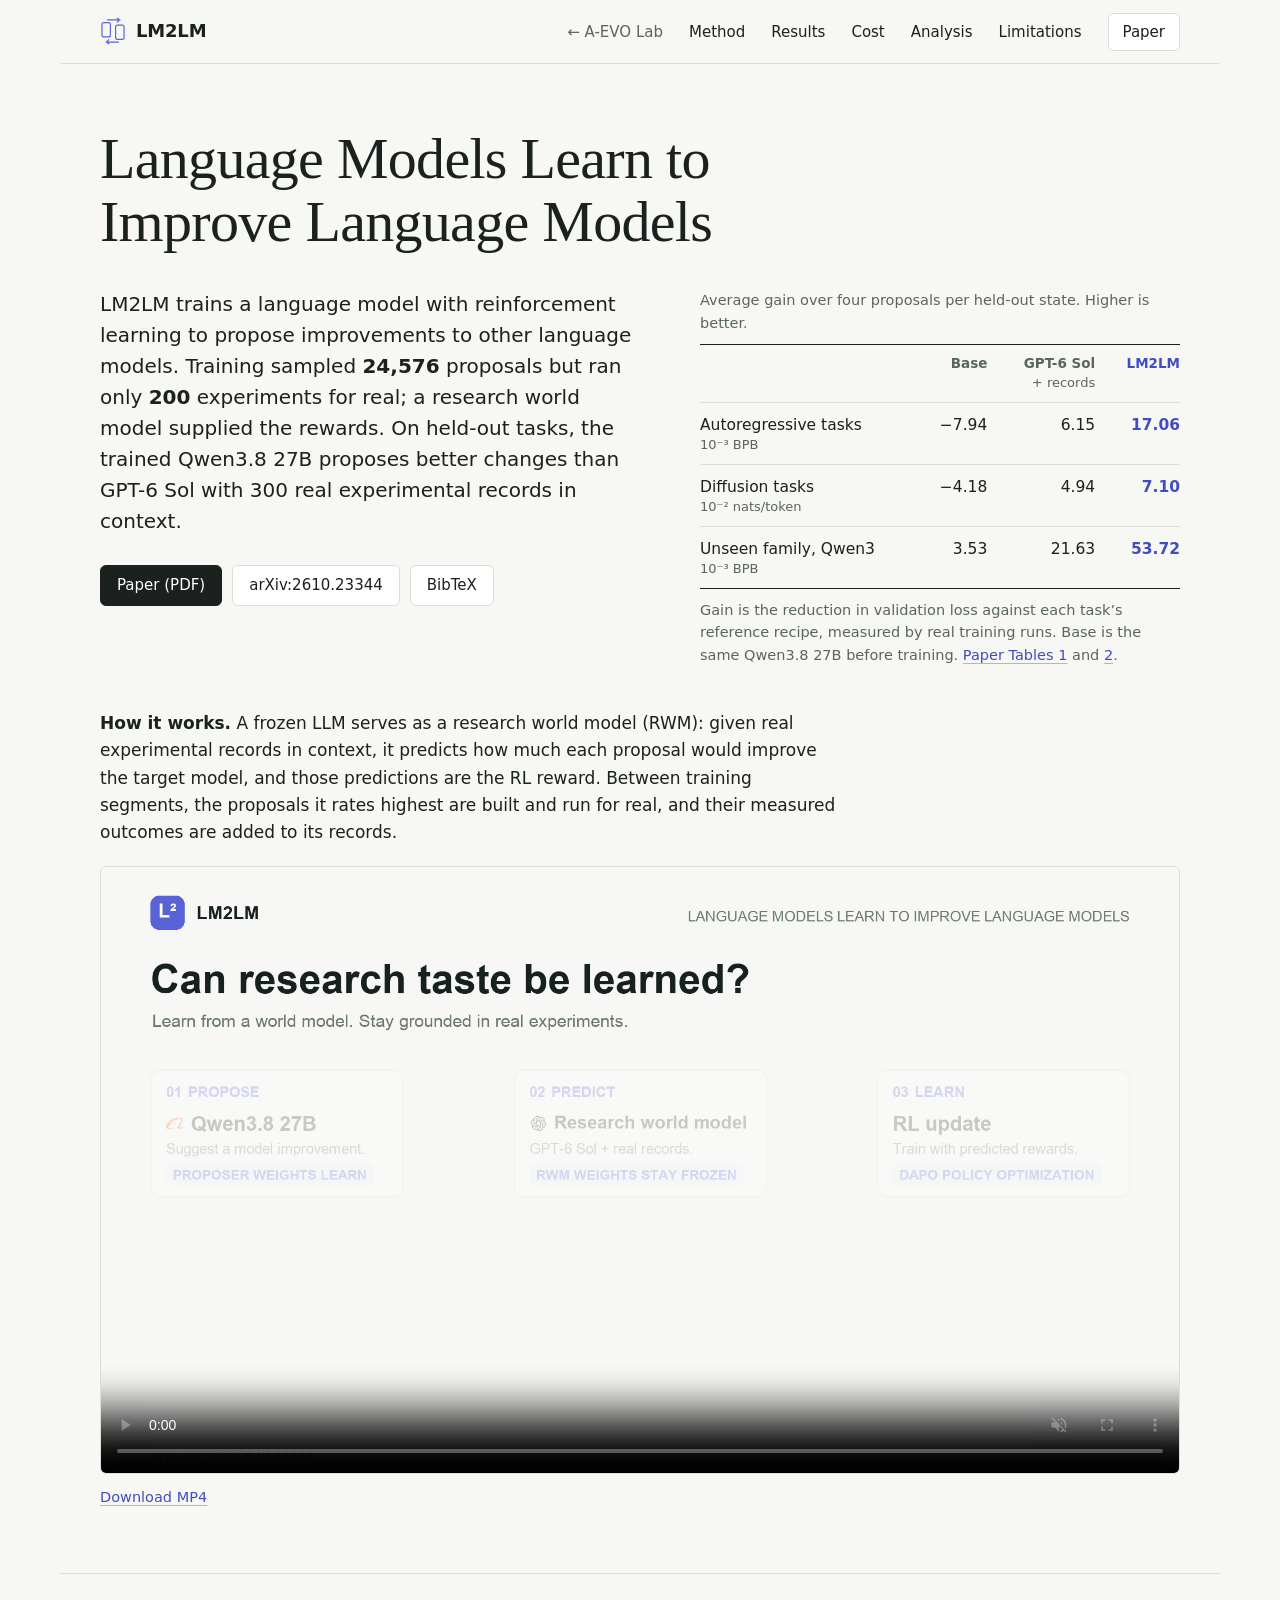
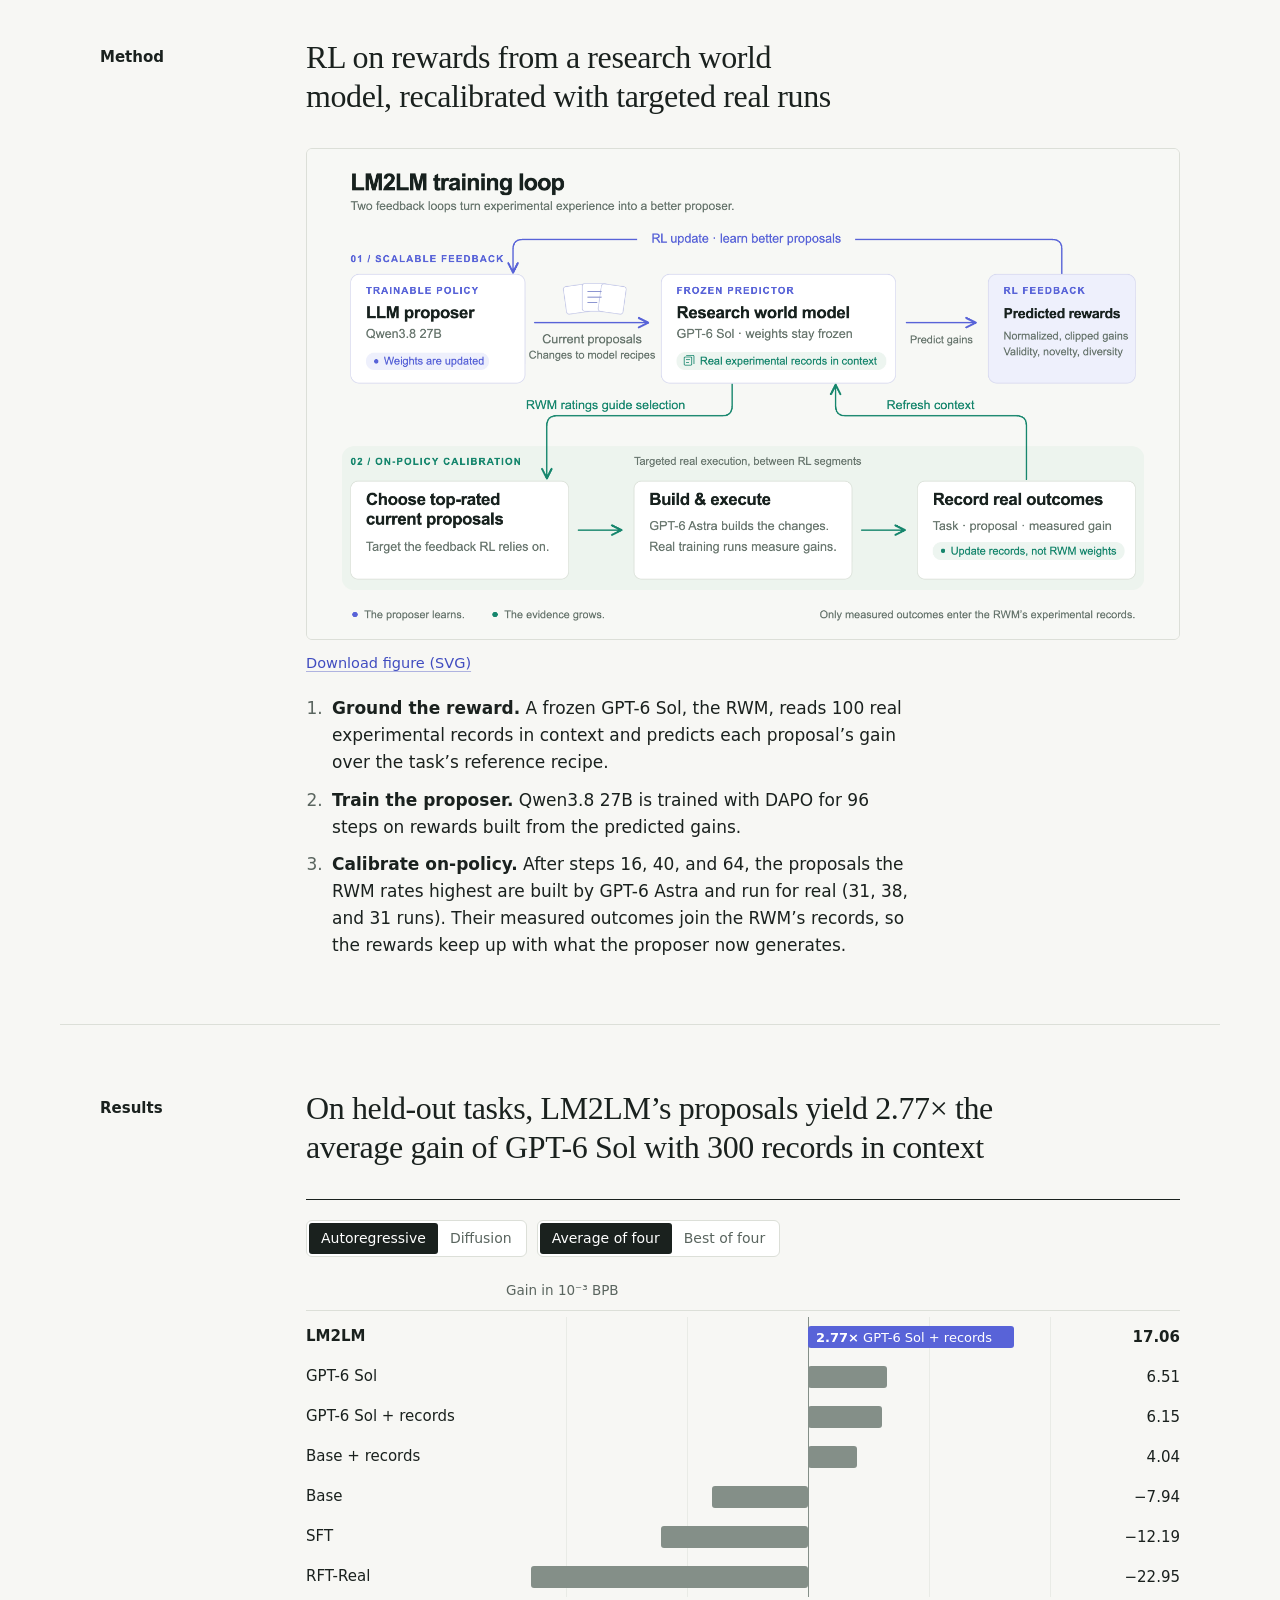
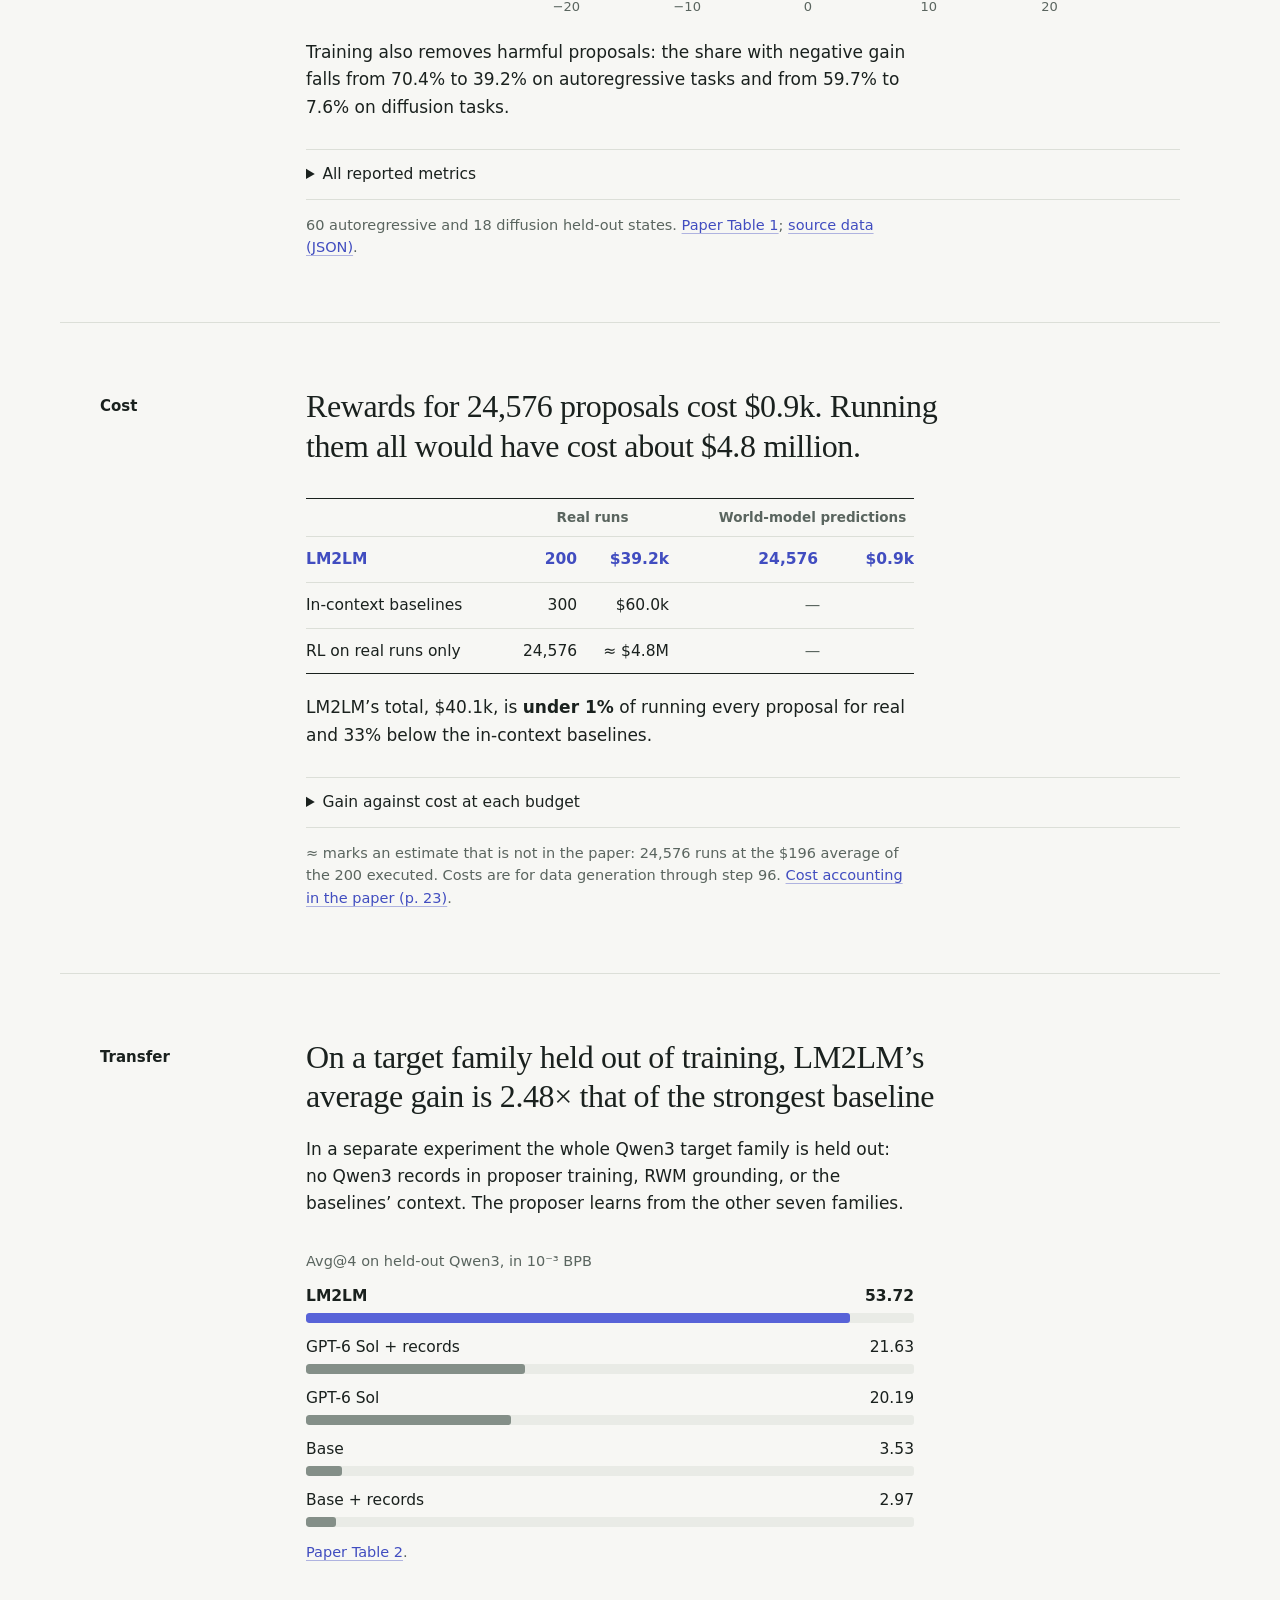
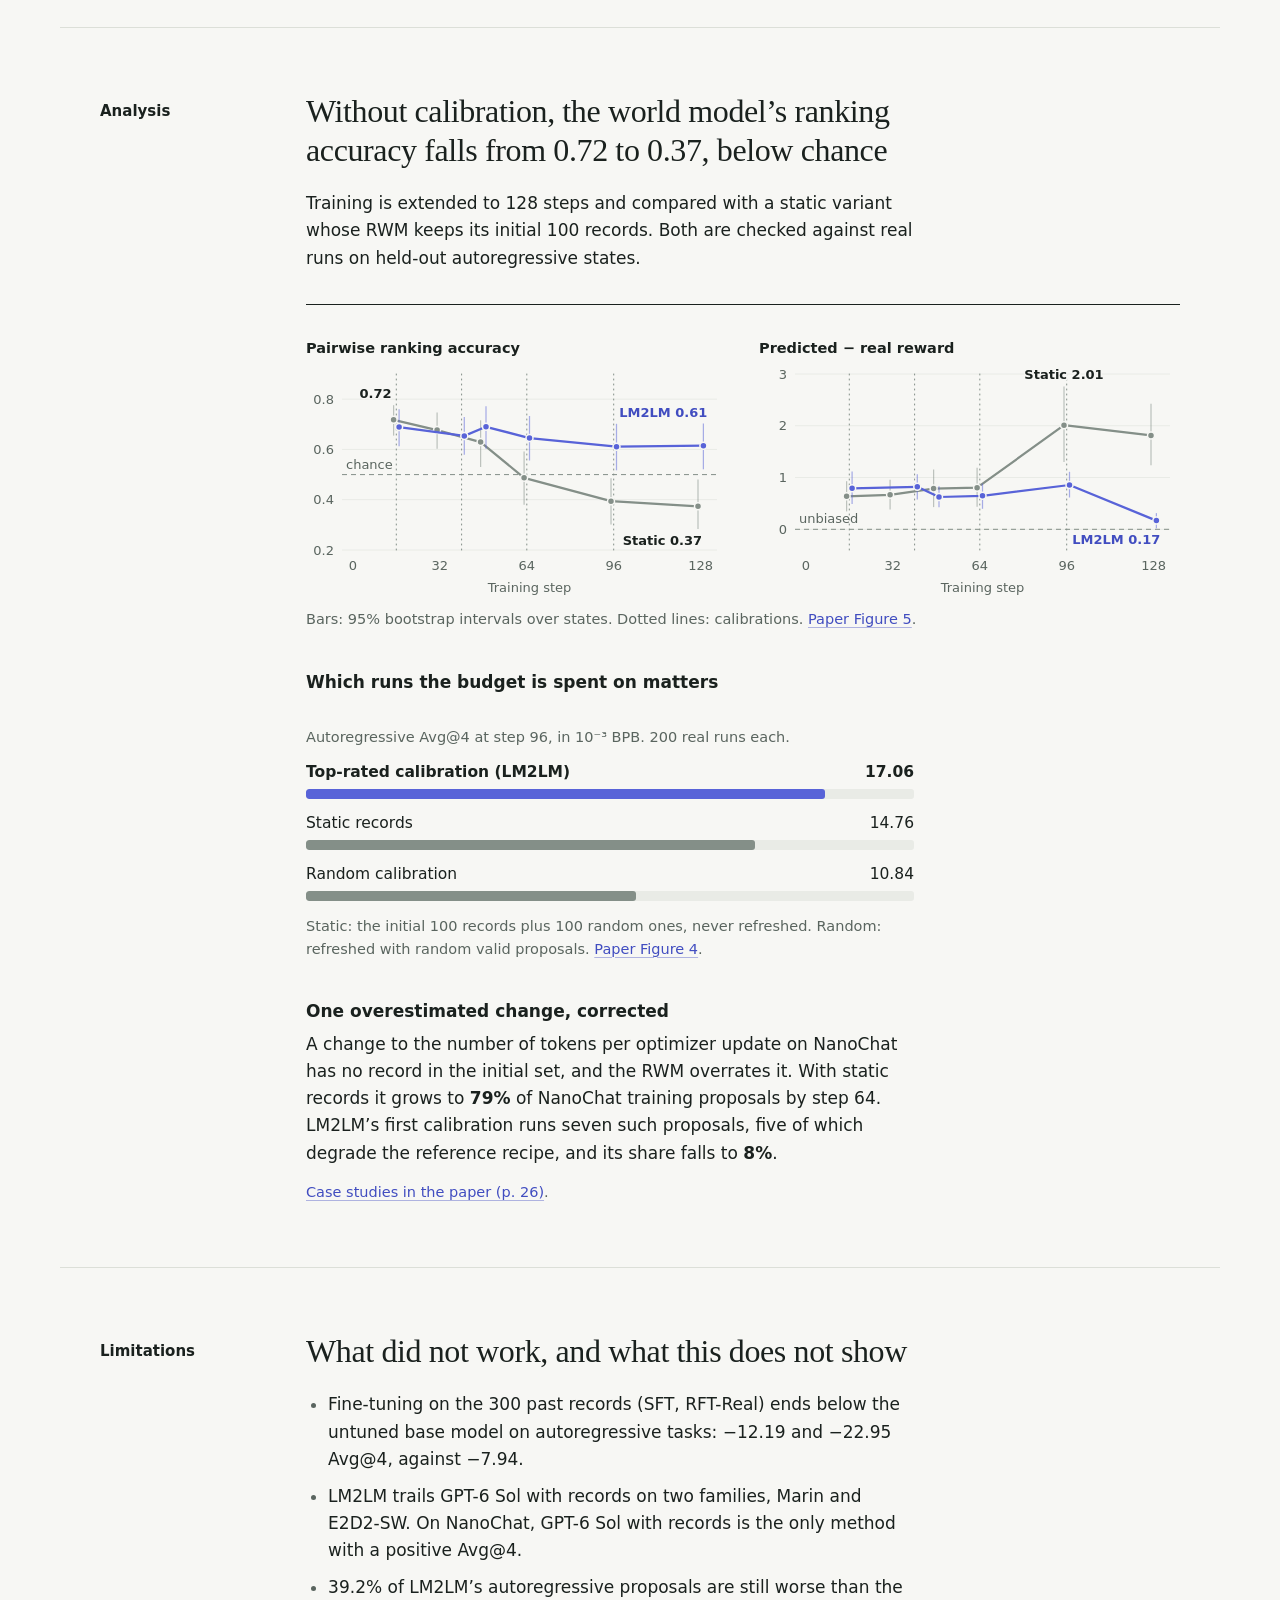
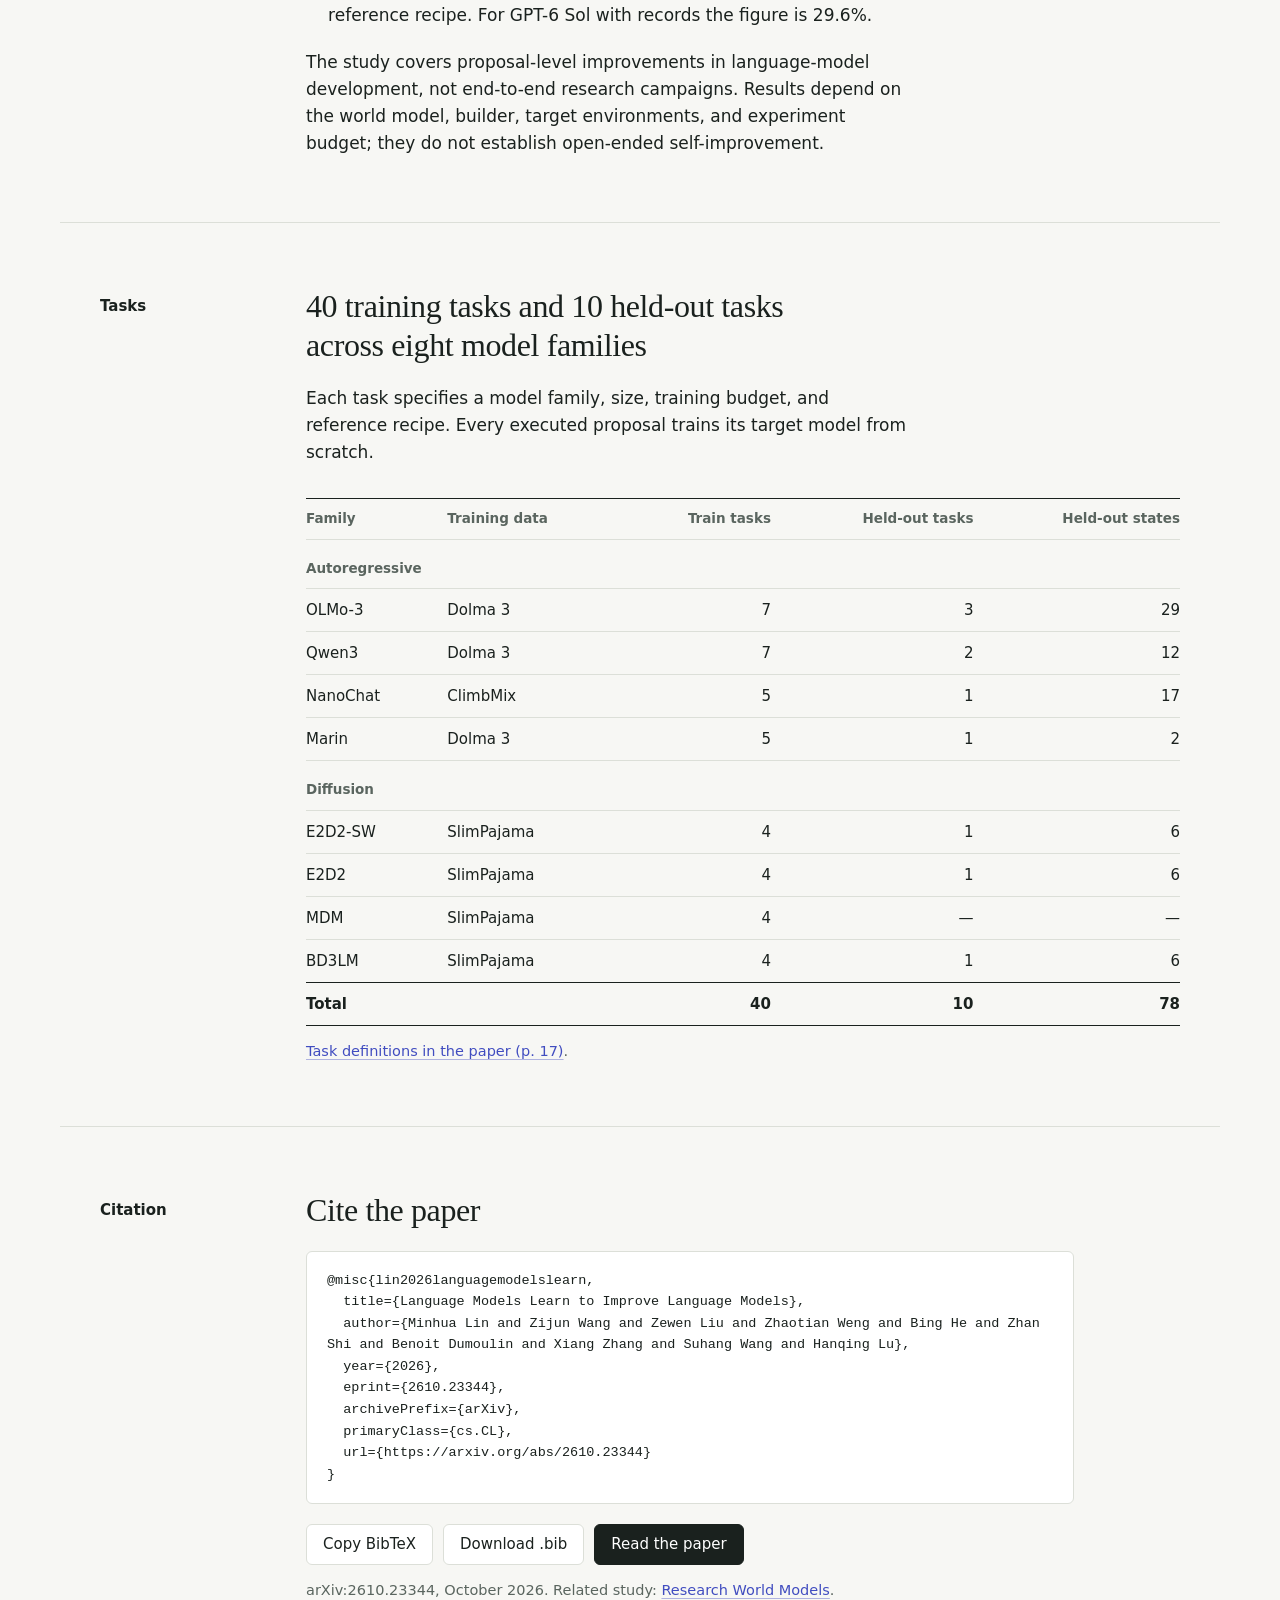
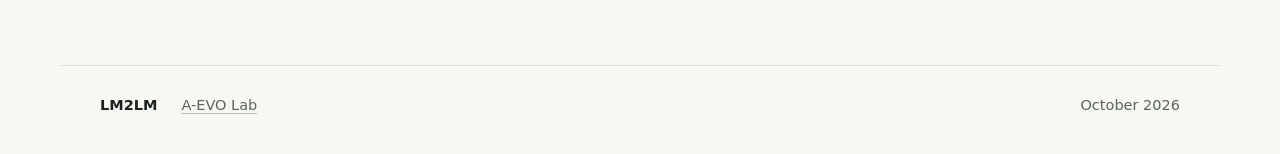
==== commit d1bc148d: "Rework LM2LM page: concise, result-first layout - Key results table on the first screen; the lede le" ====
--- a/lm2lm/index.html
+++ b/lm2lm/index.html
@@ -3,116 +3,258 @@
 <head>
   <meta charset="utf-8">
   <meta name="viewport" content="width=device-width,initial-scale=1">
-  <meta name="robots" content="noindex, nofollow, noarchive">
-  <title>LM2LM — Learning to build better language models</title>
+
+  <title>Language Models Learn to Improve Language Models (LM2LM)</title>
   <meta name="description" content="Can research taste be learned? LM2LM trains language models to propose better experiments, using research world model rewards grounded in real execution.">
-  <meta name="theme-color" content="#f7f8f5">
+  <meta name="theme-color" content="#f7f7f4">
   <meta property="og:title" content="LM2LM — Can research taste be learned?">
   <meta property="og:description" content="Language Models Learn to Improve Language Models. Learn with world model rewards. Stay grounded in real experiments.">
   <meta property="og:type" content="website">
-  <meta property="og:image" content="https://asillycat.github.io/lm2lm-review/assets/social-preview.png?v=bc0c769bed1d">
+  <meta property="og:image" content="https://a-evo-lab.github.io/lm2lm/assets/social-preview.png?v=bc0c769bed1d">
   <meta name="twitter:card" content="summary_large_image">
   <link rel="icon" href="assets/favicon.svg?v=e98941b61692" type="image/svg+xml">
-  <link rel="stylesheet" href="style.css?v=2e28923d5fb0">
+  <link rel="stylesheet" href="style.css?v=f825f791b3f7">
   <script src="assets/results.js?v=867772dbafac" defer></script>
-  <script src="app.js?v=dd1e2bdb8c43" defer></script>
+  <script src="assets/paper-figures.js?v=d758c8825e04" defer></script>
+  <script src="app.js?v=ece9f4f73e99" defer></script>
 </head>
 <body>
-<a class="skip-link" href="#method">Skip to the method</a>
+<a class="skip-link" href="#results">Skip to the results</a>
+
 <header class="site-header wrap">
-  <a class="wordmark" href="#overview" aria-label="LM2LM home"><svg viewBox="0 0 40 40" aria-hidden="true"><rect x="3" y="7" width="13" height="22" rx="3"/><rect x="24" y="11" width="13" height="22" rx="3"/><path d="M11 3h19l-4-3m4 3-4 4M29 37H10l4-4m-4 4 4 3"/></svg><span>LM2LM<small>LEARNING RESEARCH JUDGMENT</small></span></a>
-  <nav aria-label="Main navigation"><a href="../index.html">← A-EVO Lab</a><a href="#method">Method</a><a href="#results">Results</a><a href="#transfer">Transfer</a><a class="paper-button" href="https://arxiv.org/abs/2610.23344" target="_blank" rel="noopener">Read the paper <span>↗</span></a></nav>
+  <a class="wordmark" href="#overview" aria-label="LM2LM home"><svg viewBox="0 0 40 40" aria-hidden="true"><rect x="3" y="7" width="13" height="22" rx="3"/><rect x="24" y="11" width="13" height="22" rx="3"/><path d="M11 3h19l-4-3m4 3-4 4M29 37H10l4-4m-4 4 4 3"/></svg><span>LM2LM</span></a>
+  <nav aria-label="Main navigation">
+    <a class="nav-lab" href="../index.html">← A-EVO Lab</a>
+    <a class="nav-section" href="#method">Method</a>
+    <a class="nav-section" href="#results">Results</a>
+    <a class="nav-section" href="#cost">Cost</a>
+    <a class="nav-section" href="#analysis">Analysis</a>
+    <a class="nav-section" href="#limitations">Limitations</a>
+    <a class="paper-button" href="https://arxiv.org/abs/2610.23344" target="_blank" rel="noopener">Paper</a>
+  </nav>
 </header>
+
 <main>
+
 <section class="hero wrap" id="overview">
-  <div class="eyebrow"><span class="dot"></span> LANGUAGE MODELS LEARN TO IMPROVE LANGUAGE MODELS <span class="edition">RESEARCH / 2026</span></div>
+  <h1>Language Models Learn to Improve Language Models</h1>
+
   <div class="hero-grid">
-    <div class="hero-copy"><h1>Learning to build<br><em>better language models.</em></h1><p class="hero-subtitle">Can research taste be learned?</p><p class="hero-description">LM2LM trains a language model to propose better experiments. A research world model supplies scalable rewards; targeted real experiments keep those rewards grounded.</p><div class="hero-actions"><a class="button primary" href="#method">Explore the study <span>↓</span></a><button class="film-link" id="play-film"><span>▶</span> Watch the film <small>14 sec</small></button></div></div>
-    <aside class="hero-note"><div class="eyebrow small">EXPERIENCE INTO ABILITY <span>↗</span></div><div class="hero-number">27<span>B</span></div><p>A trained proposer that generates stronger improvements than GPT-6 Sol with 300 records in context.</p><div class="note-rule"></div><small>Higher average and best-of-four gains.<br>Measured through real execution.</small><a href="#results">See the held-out results ↗</a></aside>
-  </div>
-  <div class="paper-byline">
-    <span class="paper-byline-label">AUTHORS</span>
-    <ul aria-label="Paper authors">
-      <li><a href="https://ventr1c.github.io/" target="_blank" rel="noopener">Minhua Lin</a></li>
-      <li><a href="https://asillycat.github.io/" target="_blank" rel="noopener">Zijun Wang</a></li>
-      <li><a href="https://nuuuh.github.io/" target="_blank" rel="noopener">Zewen Liu</a></li>
-      <li><a href="https://zhaotianweng.github.io/" target="_blank" rel="noopener">Zhaotian Weng</a></li>
-      <li><a href="https://binghe2727.github.io/" target="_blank" rel="noopener">Bing He</a></li>
-      <li><a href="https://scholar.google.com/citations?user=yROrWMkAAAAJ&amp;hl=zh-CN" target="_blank" rel="noopener">Zhan Shi</a></li>
-      <li><a href="https://www.amazon.science/author/benoit-dumoulin" target="_blank" rel="noopener">Benoit Dumoulin</a></li>
-      <li><a href="https://faculty.ist.psu.edu/xzz89/" target="_blank" rel="noopener">Xiang Zhang</a></li>
-      <li><a href="https://faculty.ist.psu.edu/szw494/" target="_blank" rel="noopener">Suhang Wang</a></li>
-      <li><a href="https://hanqinglu.github.io/" target="_blank" rel="noopener">Hanqing Lu</a></li>
+    <div>
+      <p class="lede">LM2LM trains a language model with reinforcement learning to propose improvements to other language models. Training sampled <strong>24,576</strong> proposals but ran only <strong>200</strong> experiments for real; a research world model supplied the rewards. On held-out tasks, the trained Qwen3.8 27B proposes better changes than GPT-6 Sol with 300 real experimental records in context.</p>
+      <div class="hero-actions">
+        <a class="button primary" href="https://arxiv.org/pdf/2610.23344" target="_blank" rel="noopener">Paper (PDF)</a>
+        <a class="button" href="https://arxiv.org/abs/2610.23344" target="_blank" rel="noopener">arXiv:2610.23344</a>
+        <a class="button" href="#cite">BibTeX</a>
+      </div>
+    </div>
+    <figure class="key-results">
+      <figcaption>Average gain over four proposals per held-out state. Higher is better.</figcaption>
+      <table>
+        <thead><tr>
+          <td></td>
+          <th scope="col">Base</th>
+          <th scope="col">GPT-6 Sol <small>+ records</small></th>
+          <th scope="col" class="ours">LM2LM</th>
+        </tr></thead>
+        <tbody>
+          <tr><th scope="row">Autoregressive tasks <small>10⁻³ BPB</small></th><td>−7.94</td><td>6.15</td><td class="ours">17.06</td></tr>
+          <tr><th scope="row">Diffusion tasks <small>10⁻² nats/token</small></th><td>−4.18</td><td>4.94</td><td class="ours">7.10</td></tr>
+          <tr><th scope="row">Unseen family, Qwen3 <small>10⁻³ BPB</small></th><td>3.53</td><td>21.63</td><td class="ours">53.72</td></tr>
+        </tbody>
+      </table>
+      <p class="note">Gain is the reduction in validation loss against each task’s reference recipe, measured by real training runs. Base is the same Qwen3.8 27B before training. <a href="https://arxiv.org/pdf/2610.23344v2#page=6" target="_blank" rel="noopener">Paper Tables 1</a> and <a href="https://arxiv.org/pdf/2610.23344v2#page=8" target="_blank" rel="noopener">2</a>.</p>
+    </figure>
+  </div>
+</section>
+
+<section class="film wrap" id="film" aria-label="How LM2LM works">
+  <p class="film-intro"><strong>How it works.</strong> A frozen LLM serves as a research world model (RWM): given real experimental records in context, it predicts how much each proposal would improve the target model, and those predictions are the RL reward. Between training segments, the proposals it rates highest are built and run for real, and their measured outcomes are added to its records.</p>
+  <figure>
+    <div class="film-frame"><video id="lead-video" autoplay muted loop playsinline controls preload="auto" poster="assets/film-start.jpg?v=304615145472" aria-label="Fourteen-second explanation of LM2LM's learning and real-experiment calibration loop"><source src="assets/lm2lm-film.mp4?v=e2520bb17e0e" type="video/mp4">Your browser does not support video. <a href="assets/lm2lm-film.mp4?v=e2520bb17e0e">Download the film.</a></video></div>
+    <figcaption><a href="assets/lm2lm-film.mp4?v=e2520bb17e0e" download>Download MP4</a></figcaption>
+  </figure>
+</section>
+
+<section class="section wrap" id="method" aria-labelledby="method-h">
+  <p class="rail">Method</p>
+  <div class="content">
+    <h2 id="method-h">RL on rewards from a research world model, recalibrated with targeted real runs</h2>
+    <figure class="method-figure">
+      <p class="scroll-hint">Scroll sideways to see the whole diagram.</p>
+      <div class="diagram-scroll" tabindex="0" role="region" aria-label="Learning loop diagram; scroll horizontally on small screens"><img src="assets/learning-loop.png?v=076479722069" alt="LM2LM trains a Qwen3.8 27B proposer with rewards from a frozen GPT-6 Sol research world model. Periodically, high-rated current-policy proposals are built and run; measured outcomes update the world model’s experimental records." width="1600" height="900"></div>
+      <figcaption><a href="assets/learning-loop.svg?v=c969db8b1b88" download>Download figure (SVG)</a></figcaption>
+    </figure>
+    <ol class="steps">
+      <li><strong>Ground the reward.</strong> A frozen GPT-6 Sol, the RWM, reads 100 real experimental records in context and predicts each proposal’s gain over the task’s reference recipe.</li>
+      <li><strong>Train the proposer.</strong> Qwen3.8 27B is trained with DAPO for 96 steps on rewards built from the predicted gains.</li>
+      <li><strong>Calibrate on-policy.</strong> After steps 16, 40, and 64, the proposals the RWM rates highest are built by GPT-6 Astra and run for real (31, 38, and 31 runs). Their measured outcomes join the RWM’s records, so the rewards keep up with what the proposer now generates.</li>
+    </ol>
+  </div>
+</section>
+
+<section class="section wrap" id="results" aria-labelledby="results-h">
+  <p class="rail">Results</p>
+  <div class="content">
+    <h2 id="results-h">On <span class="nowrap">held-out</span> tasks, LM2LM’s proposals yield 2.77× the average gain of GPT-6 Sol with 300 records in context</h2>
+    <figure class="benchmark" aria-label="Interactive comparison of proposal gains">
+      <div class="benchmark-top">
+        <div class="controls">
+          <div class="segmented" aria-label="Modeling paradigm"><button class="active" data-domain="ar" aria-pressed="true">Autoregressive</button><button data-domain="diffusion" aria-pressed="false">Diffusion</button></div>
+          <div class="segmented" aria-label="Gain metric"><button class="active" data-metric="avg4" aria-pressed="true">Average of four</button><button data-metric="best4" aria-pressed="false">Best of four</button></div>
+        </div>
+      </div>
+      <div class="chart-head"><span></span><span id="chart-unit">Gain in 10⁻³ BPB</span><span></span></div>
+      <div class="results-chart" id="results-chart"><div class="chart-grid" id="chart-grid" aria-hidden="true"></div><div id="chart-rows"></div></div>
+      <div class="chart-axis" id="chart-axis" aria-hidden="true"></div>
+    </figure>
+
+    <p>Training also removes harmful proposals: the share with negative gain falls from 70.4% to 39.2% on autoregressive tasks and from 59.7% to 7.6% on diffusion tasks.</p>
+
+    <details class="more">
+      <summary>All reported metrics</summary>
+      <figure class="table-figure">
+        <figcaption id="results-caption">Held-out proposal quality.</figcaption>
+        <div class="table-scroll">
+        <table id="results-table" aria-labelledby="results-caption">
+          <thead><tr><th scope="col">Proposer</th><th scope="col">Avg@4 ↑</th><th scope="col">Best@4 ↑</th><th scope="col">Negative % ↓</th><th scope="col">Wins vs. Base % ↑</th><th scope="col">LM2LM wins vs. row %</th></tr></thead>
+          <tbody></tbody>
+        </table>
+        </div>
+        <p class="note">Follows the chart’s domain. Win rates are pairwise over states.</p>
+      </figure>
+    </details>
+
+    <p class="note">60 autoregressive and 18 diffusion held-out states. <a href="https://arxiv.org/pdf/2610.23344v2#page=6" target="_blank" rel="noopener">Paper Table 1</a>; <a href="assets/results.json?v=7821d957054e" download>source data (JSON)</a>.</p>
+  </div>
+</section>
+
+<section class="section wrap" id="cost" aria-labelledby="cost-h">
+  <p class="rail">Cost</p>
+  <div class="content">
+    <h2 id="cost-h">Rewards for 24,576 proposals cost $0.9k. Running them all would have cost about $4.8 million.</h2>
+    <figure class="key-results compare-table">
+      <div class="table-scroll">
+      <table>
+        <thead><tr>
+          <td></td>
+          <th scope="colgroup" colspan="2">Real runs</th>
+          <th scope="colgroup" colspan="2">World-model predictions</th>
+        </tr></thead>
+        <tbody>
+          <tr><th scope="row" class="ours">LM2LM</th><td class="ours">200</td><td class="ours">$39.2k</td><td class="ours">24,576</td><td class="ours">$0.9k</td></tr>
+          <tr><th scope="row"><span class="nowrap">In-context</span> baselines</th><td>300</td><td>$60.0k</td><td colspan="2" class="none">—</td></tr>
+          <tr><th scope="row">RL on real runs only</th><td>24,576</td><td>≈ $4.8M</td><td colspan="2" class="none">—</td></tr>
+        </tbody>
+      </table>
+      </div>
+    </figure>
+    <p>LM2LM’s total, $40.1k, is <strong>under 1%</strong> of running every proposal for real and 33% below the in-context baselines.</p>
+    <details class="more">
+      <summary>Gain against cost at each budget</summary>
+      <figure class="chart-figure" id="cost-figure">
+        <ul class="legend" aria-hidden="true">
+          <li class="s-ours">LM2LM</li>
+          <li class="s-ink">GPT-6 Sol + K records</li>
+          <li class="s-base">Base + K records</li>
+        </ul>
+        <div class="panels two" id="cost-panels"></div>
+        <figcaption>Avg@4 on held-out states against data-generation cost. <a href="https://arxiv.org/pdf/2610.23344v2" target="_blank" rel="noopener">Paper Figure 3</a>.</figcaption>
+      </figure>
+    </details>
+    <p class="note">≈ marks an estimate that is not in the paper: 24,576 runs at the $196 average of the 200 executed. Costs are for data generation through step 96. <a href="https://arxiv.org/pdf/2610.23344v2#page=23" target="_blank" rel="noopener">Cost accounting in the paper (p. 23)</a>.</p>
+  </div>
+</section>
+
+<section class="section wrap" id="transfer" aria-labelledby="transfer-h">
+  <p class="rail">Transfer</p>
+  <div class="content">
+    <h2 id="transfer-h">On a target family held out of training, LM2LM’s average gain is 2.48× that of the strongest baseline</h2>
+    <p>In a separate experiment the whole Qwen3 target family is held out: no Qwen3 records in proposer training, RWM grounding, or the baselines’ context. The proposer learns from the other seven families.</p>
+    <figure class="bar-figure">
+      <figcaption>Avg@4 on held-out Qwen3, in 10⁻³ BPB</figcaption>
+      <div class="bars transfer-bars" id="transfer-bars"></div>
+    </figure>
+    <p class="note"><a href="https://arxiv.org/pdf/2610.23344v2#page=8" target="_blank" rel="noopener">Paper Table 2</a>.</p>
+  </div>
+</section>
+
+<section class="section wrap" id="analysis" aria-labelledby="analysis-h">
+  <p class="rail">Analysis</p>
+  <div class="content">
+    <h2 id="analysis-h">Without calibration, the world model’s ranking accuracy falls from 0.72 to 0.37, below chance</h2>
+    <p>Training is extended to 128 steps and compared with a static variant whose RWM keeps its initial 100 records. Both are checked against real runs on held-out autoregressive states.</p>
+    <figure class="chart-figure" id="reliability-figure">
+      <div class="panels two" id="reliability-panels"></div>
+      <figcaption>Bars: 95% bootstrap intervals over states. Dotted lines: calibrations. <a href="https://arxiv.org/pdf/2610.23344v2#page=9" target="_blank" rel="noopener">Paper Figure 5</a>.</figcaption>
+    </figure>
+
+    <h3>Which runs the budget is spent on matters</h3>
+    <figure class="bar-figure">
+      <figcaption>Autoregressive Avg@4 at step 96, in 10⁻³ BPB. 200 real runs each.</figcaption>
+      <div class="bars ablation-bars" id="ablation-bars"></div>
+    </figure>
+    <p class="note">Static: the initial 100 records plus 100 random ones, never refreshed. Random: refreshed with random valid proposals. <a href="https://arxiv.org/pdf/2610.23344v2#page=8" target="_blank" rel="noopener">Paper Figure 4</a>.</p>
+
+    <h3>One overestimated change, corrected</h3>
+    <p>A change to the number of tokens per optimizer update on NanoChat has no record in the initial set, and the RWM overrates it. With static records it grows to <strong>79%</strong> of NanoChat training proposals by step 64. LM2LM’s first calibration runs seven such proposals, five of which degrade the reference recipe, and its share falls to <strong>8%</strong>.</p>
+    <p class="note"><a href="https://arxiv.org/pdf/2610.23344v2#page=26" target="_blank" rel="noopener">Case studies in the paper (p. 26)</a>.</p>
+  </div>
+</section>
+
+<section class="section wrap" id="limitations" aria-labelledby="limitations-h">
+  <p class="rail">Limitations</p>
+  <div class="content">
+    <h2 id="limitations-h">What did not work, and what this does not show</h2>
+    <ul class="findings">
+      <li>Fine-tuning on the 300 past records (SFT, RFT-Real) ends below the untuned base model on autoregressive tasks: −12.19 and −22.95 Avg@4, against −7.94.</li>
+      <li>LM2LM trails GPT-6 Sol with records on two families, Marin and E2D2-SW. On NanoChat, GPT-6 Sol with records is the only method with a positive Avg@4.</li>
+      <li>39.2% of LM2LM’s autoregressive proposals are still worse than the reference recipe. For GPT-6 Sol with records the figure is 29.6%.</li>
     </ul>
-  </div>
-  <div class="story-links"><a href="#method"><b>01</b> Learn from predicted rewards</a><a href="#calibration"><b>02</b> Calibrate with real experiments</a><a href="#transfer"><b>03</b> Transfer to new models</a></div>
-</section>
-
-
-<section class="film-section wrap" id="film" aria-labelledby="film-label">
-  <div class="film-heading"><span class="eyebrow small" id="film-label"><span class="dot"></span> HOW LM2LM WORKS</span></div>
-  <div class="film-frame"><video id="lead-video" autoplay muted loop playsinline controls preload="auto" poster="assets/film-start.jpg?v=304615145472" aria-label="Fourteen-second explanation of LM2LM's learning and real-experiment calibration loop"><source src="assets/lm2lm-film.mp4?v=e2520bb17e0e" type="video/mp4">Your browser does not support video. <a href="assets/lm2lm-film.mp4?v=e2520bb17e0e">Download the film.</a></video></div>
-  <div class="figure-footer"><p>A learned proposer, a frozen world model, and a feedback loop grounded in experiments.</p><a href="assets/lm2lm-film.mp4?v=e2520bb17e0e" download>Download MP4 ↓</a></div>
-</section>
-
-<section class="proof-strip wrap" aria-label="Study scope"><div><strong>8</strong><span>model-development families</span></div><div><strong>40 + 10</strong><span>training + held-out tasks</span></div><div><strong>78</strong><span>held-out research states</span></div><div><strong>200</strong><span>real runs for default training feedback</span></div></section>
-
-<section class="question-section wrap section" id="question">
-  <div class="section-intro"><div class="eyebrow small">01 / THE RESEARCH QUESTION</div><h2>Better experiments.<br><em>A learnable skill?</em></h2><p>Research agents can write code and run experiments. The harder question is what to try next.</p><p>LM2LM asks whether experimental experience can train that judgment into a proposer’s parameters, so it suggests changes that improve a target language model—even on tasks it has not trained on.</p><a class="text-link" href="https://arxiv.org/pdf/2610.23344v2#page=2" target="_blank" rel="noopener">The motivation <span>↗</span></a></div>
-  <div class="challenge-pair"><article><div class="challenge-symbol" aria-hidden="true">↗</div><span class="mini-label">THE COST PROBLEM</span><h3>Every reward could be<br>a full training run.</h3><p>Reinforcement learning evaluates many proposals. Executing each one makes feedback expensive to scale.</p></article><article><div class="challenge-symbol orange" aria-hidden="true">≈</div><span class="mini-label">THE RELIABILITY PROBLEM</span><h3>A higher predicted reward<br>can hide a worse experiment.</h3><p>As the proposer learns, it can favor changes that a world model overestimates. Old records can become misleading.</p></article></div>
-</section>
-
-<section class="method-section wrap section" id="method">
-  <div class="section-heading"><div><div class="eyebrow small">02 / THE LEARNING LOOP</div><h2>Train with<br><em>predicted rewards.</em></h2></div><p>Two feedback loops turn experimental experience into a learned proposal policy.</p></div>
-  <figure class="method-figure"><div class="diagram-scroll" tabindex="0" role="region" aria-label="Learning loop diagram; scroll horizontally on small screens"><img src="assets/learning-loop.png?v=076479722069" alt="LM2LM trains a Qwen3.8 27B proposer with rewards from a frozen GPT-6 Sol research world model. Periodically, high-rated current-policy proposals are built and run; measured outcomes update the world model’s experimental records." width="1600" height="900"></div><figcaption><span>Proposer parameters learn. RWM parameters stay frozen. Its experimental context is refreshed.</span><a href="assets/learning-loop.svg?v=c969db8b1b88" download>Download figure ↓</a></figcaption></figure>
-  <div class="method-steps"><article><span>01</span><h3>Ground the reward</h3><p>Start with 100 real experimental records. The RWM predicts how much a proposal will improve the target model.</p></article><article><span>02</span><h3>Train the proposer</h3><p>DAPO optimizes Qwen3.8 27B using predicted rewards, with controls for invalid, repeated, and insufficiently diverse proposals.</p></article><article><span>03</span><h3>Update experimental records</h3><p>At steps 16, 40, and 64, execute selected high-rated proposals. Add their measured outcomes to the RWM’s context.</p></article></div>
-  <div class="method-note"><span class="dot green"></span><p>The default result is evaluated at <strong>96 RL steps</strong>, using <strong>200 real runs</strong> for initial records and calibration. Held-out evaluation runs are separate.</p></div>
-</section>
-
-<section class="landscape-section wrap section" id="environments">
-  <div class="section-heading"><div><div class="eyebrow small">03 / THE RESEARCH LANDSCAPE</div><h2>Eight families.<br><em>Two ways to model language.</em></h2></div><p>Each task specifies a model family, size, training budget, and reference recipe. Every executed proposal trains its target model from scratch.</p></div>
-  <div class="landscape"><div class="family-band"><div class="band-heading"><span class="family-icon" aria-hidden="true">→</span><div><h3>Autoregressive</h3><p>Predict the next token</p></div><span>04 FAMILIES</span></div><div class="family-grid" id="ar-families"></div></div><div class="family-band diffusion"><div class="band-heading"><span class="family-icon" aria-hidden="true">∿</span><div><h3>Diffusion</h3><p>Learn through denoising</p></div><span>04 FAMILIES</span></div><div class="family-grid" id="diffusion-families"></div></div><div class="landscape-footer"><span>Architecture · training objective · optimization</span><span>40 training tasks → 10 held-out tasks</span></div></div>
-  <p class="caption">Training covers eight families. Held-out evaluation covers seven; MDM appears only in training. The separate Qwen3 family-holdout experiment is shown below. <a href="https://arxiv.org/pdf/2610.23344v2#page=17" target="_blank" rel="noopener">Task definitions ↗</a></p>
-</section>
-
-<section class="results-section wrap section" id="results">
-  <div class="section-heading"><div><div class="eyebrow small">04 / REAL-EXECUTION RESULTS</div><h2>Better proposals.<br><em>Measured, not just predicted.</em></h2></div><p>Four proposals per held-out state. Gains are measured through real training runs; invalid or unchanged proposals receive zero.</p></div>
-  <div class="benchmark" aria-label="Interactive comparison of proposal gains">
-    <div class="benchmark-top"><div><h3>Proposal gains on held-out tasks</h3><p id="result-context">Autoregressive · 60 held-out research states</p></div><div class="segmented" aria-label="Modeling paradigm"><button class="active" data-domain="ar" aria-pressed="true">Autoregressive</button><button data-domain="diffusion" aria-pressed="false">Diffusion</button></div></div>
-    <div class="chart-toolbar"><div class="metric-tabs" aria-label="Gain metric"><button class="active" data-metric="avg4" aria-pressed="true">Average of four</button><button data-metric="best4" aria-pressed="false">Best of four</button></div><span id="chart-unit">Gain · 10⁻³ BPB ↑</span></div>
-    <div class="chart-head"><span>PROPOSER</span><span>REDUCTION IN VALIDATION LOSS</span><span id="metric-label">AVG@4</span></div>
-    <div class="results-chart" id="results-chart"><div class="chart-grid" id="chart-grid" aria-hidden="true"></div><div id="chart-rows"></div></div>
-    <div class="chart-axis" id="chart-axis" aria-hidden="true"></div>
-    <div class="chart-takeaway" id="chart-takeaway" aria-live="polite"></div>
-    <div class="chart-caption"><p>Positive gain means lower validation loss than the target model’s reference recipe. AR and diffusion use different units; compare methods within each panel.</p><p>Base, SFT, RFT-Real, and LM2LM use Qwen3.8 27B. ICL supplies 300 experimental records in context. <a href="https://arxiv.org/pdf/2610.23344v2#page=6" target="_blank" rel="noopener">Table 1 ↗</a></p></div>
-  </div>
-  <div class="result-detail"><p><strong>Gains and negative-gain rates.</strong> LM2LM produces larger average gains, while GPT-6 Sol + records has a lower negative-gain rate. Individual family results also vary.</p><details><summary>See all reported metrics <span>＋</span></summary><div class="table-scroll"><table id="results-table"><caption>Held-out proposal quality. Values from paper Table 1.</caption><thead><tr><th scope="col">Proposer</th><th scope="col">Avg@4 ↑</th><th scope="col">Best@4 ↑</th><th scope="col">Negative % ↓</th><th scope="col">Win vs. Base % ↑</th></tr></thead><tbody></tbody></table></div><a href="assets/results.json?v=7821d957054e" download>Download source data (JSON) ↓</a></details></div>
-</section>
-
-
-
-<section class="cost-section wrap section" id="cost">
-  <div class="cost-copy"><div class="eyebrow small">05 / FEEDBACK COST</div><h2>More learning.<br><em>Fewer real runs.</em></h2><p>Predicted rewards reduce the need to execute every proposal. Selected real experiments calibrate the world model.</p><div class="cost-number">33<span>% ↓</span></div><p class="cost-number-label">lower data-generation cost<br>than ICL with 300 real records</p></div>
-  <div class="cost-comparison"><div class="cost-heading"><h3>What does the feedback cost?</h3><span>REPORTED USD</span></div><div class="cost-row"><div><strong>ICL · 300 records</strong><span>$60.0k</span></div><div class="cost-track"><i style="width:100%"></i></div><small>300 real runs · 510 cumulative hours</small></div><div class="cost-row ours"><div><strong>LM2LM · step 96</strong><span>$40.1k</span></div><div class="cost-track"><i style="width:66.83%"></i></div><small>200 real runs + RWM predictions · 343 cumulative hours</small></div><div class="total-cost"><span>Including RL training</span><div><strong>$56.1k</strong><span>LM2LM total</span><b>vs.</b><strong>$60.0k</strong><span>ICL total</span></div></div><p class="caption">The 33% reduction refers to data generation, not total training cost. Time is cumulative work, not elapsed wall-clock time. Reported costs exclude proposer/builder inference and shared state construction, and use the paper’s B200 and API pricing. <a href="https://arxiv.org/pdf/2610.23344v2#page=23" target="_blank" rel="noopener">Cost accounting ↗</a></p></div>
-</section>
-
-<section class="transfer-section wrap section" id="transfer">
-  <div class="section-heading"><div><div class="eyebrow small">06 / KNOWLEDGE THAT GENERALIZES</div><h2>A new model family.<br><em>The judgment transfers.</em></h2></div><p>In a separate experiment, the entire Qwen3 target family is excluded from proposer training and RWM grounding.</p></div>
-  <div class="transfer-flow"><div class="transfer-source"><span class="mini-label">TRAIN ON THE OTHER FAMILIES</span><div class="family-chips"><span>OLMo-3</span><span>NanoChat</span><span>Marin</span><span>E2D2-SW</span><span>E2D2</span><span>MDM</span><span>BD3LM</span></div><small>Experimental knowledge from other targets</small></div><span class="flow-arrow" aria-hidden="true">→</span><div class="transfer-policy"><span class="mini-label">LEARNED PROPOSER</span><strong>LM2LM</strong><small>Qwen3.8 27B</small></div><span class="flow-arrow" aria-hidden="true">→</span><div class="transfer-target"><span class="mini-label">UNSEEN TARGET FAMILY</span><strong>Qwen3</strong><span class="zero-records"><b>0</b> Qwen3 records in training or RWM grounding</span></div></div>
-  <div class="transfer-evidence"><div><span class="mini-label">AVG@4 ON HELD-OUT QWEN3</span><div class="transfer-ratio">2.48<span>×</span></div><p>the gain of the strongest baseline</p><small>53.72 / 21.63 · 10⁻³ BPB</small></div><div class="transfer-bars" id="transfer-bars"></div></div>
-  <p class="caption">Qwen3 is the held-out target family; Qwen3.8 27B is the proposer backbone. <a href="https://arxiv.org/pdf/2610.23344v2#page=8" target="_blank" rel="noopener">Table 2 ↗</a></p>
-</section>
-
-<section class="calibration-section wrap section" id="calibration">
-  <div class="section-heading"><div><div class="eyebrow small">07 / WHY CALIBRATION MATTERS</div><h2>The reward must keep up<br><em>with the learner.</em></h2></div><p>Learning changes the proposals. Targeted execution helps correct the overestimates that RL is about to reinforce.</p></div>
-  <div class="calibration-grid"><article class="ablation-panel"><div class="mini-label">SAME BUDGET · 200 REAL RUNS</div><h3>Which experiments you run matters.</h3><div class="ablation-bars" id="ablation-bars"></div><p class="caption">AR Avg@4 at step 96 · 10⁻³ BPB. Static records remain fixed; random calibration refreshes with random valid proposals. <a href="https://arxiv.org/pdf/2610.23344v2#page=8" target="_blank" rel="noopener">Figure 4 ↗</a></p></article><article class="reliability-panel"><div class="mini-label">EXTENDED-TRAINING DIAGNOSTIC</div><h3>Fixed feedback can fall below chance.</h3><div class="reliability-slope"><div><span>Static records</span><strong>72% <b>↘</b> 37%</strong><small>step 16 → step 128</small></div><div class="calibrated"><span>LM2LM</span><strong>61%</strong><small>at step 128</small></div></div><div class="chance-line"><span></span> 50% chance-level ranking</div><p class="caption">Pairwise ranking accuracy on held-out AR states. This extended analysis adds a fourth calibration and uses 236 real runs for LM2LM. <a href="https://arxiv.org/pdf/2610.23344v2#page=9" target="_blank" rel="noopener">Figure 5 ↗</a></p></article></div>
-  <div class="case-study"><span class="case-label">A CONCRETE FAILURE MODE</span><p>A change to tokens per optimizer update in NanoChat looks good to the initial world model but performs poorly in reality. By step 64, its share of NanoChat training proposals reaches <strong>79%</strong> with fixed records, compared with <strong>8%</strong> after real feedback enters the calibrated world model.</p><span class="case-note">Proposal shares in the paper’s case study; not performance gains. <a href="https://arxiv.org/pdf/2610.23344v2#page=26" target="_blank" rel="noopener">Read the analysis ↗</a></span></div>
-</section>
-
-<section class="conclusion wrap section"><div class="eyebrow small">THE TAKEAWAY</div><h2>Experimental experience can become<br><em>a learned research capability.</em></h2><p>World models make feedback scalable. Real experiments keep it useful. Together, they help a language model learn which improvements are worth proposing.</p><div class="scope-note"><strong>What this establishes</strong><p>A framework for improving proposal generation in the studied LM-development tasks. Results depend on the world model, builder, target environments, and experiment budget; they do not establish open-ended self-improvement.</p></div></section>
-
-<section class="paper-section wrap section" id="paper"><div><div class="eyebrow small">THE PAPER</div><h2>Language Models Learn to<br>Improve Language Models</h2><p class="authors"><a href="https://ventr1c.github.io/" target="_blank" rel="noopener">Minhua Lin</a> · <a href="https://asillycat.github.io/" target="_blank" rel="noopener">Zijun Wang</a> · <a href="https://nuuuh.github.io/" target="_blank" rel="noopener">Zewen Liu</a> · <a href="https://zhaotianweng.github.io/" target="_blank" rel="noopener">Zhaotian Weng</a> · <a href="https://binghe2727.github.io/" target="_blank" rel="noopener">Bing He</a> · <a href="https://scholar.google.com/citations?user=yROrWMkAAAAJ&amp;hl=zh-CN" target="_blank" rel="noopener">Zhan Shi</a> · <a href="https://www.amazon.science/author/benoit-dumoulin" target="_blank" rel="noopener">Benoit Dumoulin</a> · <a href="https://faculty.ist.psu.edu/xzz89/" target="_blank" rel="noopener">Xiang Zhang</a> · <a href="https://faculty.ist.psu.edu/szw494/" target="_blank" rel="noopener">Suhang Wang</a> · <a href="https://hanqinglu.github.io/" target="_blank" rel="noopener">Hanqing Lu</a></p><p class="affiliations">The Pennsylvania State University · UC Santa Cruz · Emory University · UC Santa Barbara · Amazon</p><small>arXiv:2610.23344 · October 2026</small></div><div class="paper-actions"><a class="button primary" href="https://arxiv.org/pdf/2610.23344" target="_blank" rel="noopener">Read the paper <span>↗</span></a><button class="button secondary" id="copy-citation">Copy BibTeX <span>↗</span></button><span id="copy-status" role="status"></span><a class="related-paper" href="https://asillycat.github.io/rwm-review/" target="_blank" rel="noopener">Related study: Research World Models ↗</a></div></section>
+    <p>The study covers proposal-level improvements in language-model development, not end-to-end research campaigns. Results depend on the world model, builder, target environments, and experiment budget; they do not establish open-ended self-improvement.</p>
+  </div>
+</section>
+
+<section class="section wrap" id="environments" aria-labelledby="environments-h">
+  <p class="rail">Tasks</p>
+  <div class="content">
+    <h2 id="environments-h">40 training tasks and 10 <span class="nowrap">held-out</span> tasks across eight model families</h2>
+    <p>Each task specifies a model family, size, training budget, and reference recipe. Every executed proposal trains its target model from scratch.</p>
+    <div class="table-scroll">
+      <table id="tasks-table">
+        <thead><tr><th scope="col">Family</th><th scope="col" class="text">Training data</th><th scope="col">Train tasks</th><th scope="col">Held-out tasks</th><th scope="col">Held-out states</th></tr></thead>
+        <tbody></tbody>
+      </table>
+    </div>
+    <p class="note"><a href="https://arxiv.org/pdf/2610.23344v2#page=17" target="_blank" rel="noopener">Task definitions in the paper (p. 17)</a>.</p>
+  </div>
+</section>
+
+<section class="section wrap" id="cite" aria-labelledby="cite-h">
+  <p class="rail">Citation</p>
+  <div class="content">
+    <h2 id="cite-h">Cite the paper</h2>
+    <pre class="bibtex" id="bibtex" tabindex="0">@misc{lin2026languagemodelslearn,
+  title={Language Models Learn to Improve Language Models},
+  author={Minhua Lin and Zijun Wang and Zewen Liu and Zhaotian Weng and Bing He and Zhan Shi and Benoit Dumoulin and Xiang Zhang and Suhang Wang and Hanqing Lu},
+  year={2026},
+  eprint={2610.23344},
+  archivePrefix={arXiv},
+  primaryClass={cs.CL},
+  url={https://arxiv.org/abs/2610.23344}
+}</pre>
+    <div class="cite-actions">
+      <button class="button" id="copy-citation">Copy BibTeX</button>
+      <a class="button" href="assets/citation.bib?v=a202bc328ee7" download>Download .bib</a>
+      <a class="button primary" href="https://arxiv.org/pdf/2610.23344" target="_blank" rel="noopener">Read the paper</a>
+      <span id="copy-status" role="status"></span>
+    </div>
+    <p class="note">arXiv:2610.23344, October 2026. Related study: <a href="../rwm/index.html">Research World Models</a>.</p>
+  </div>
+</section>
+
 </main>
-<footer class="wrap"><a class="footer-brand" href="#overview">LM2LM </a><p>October 2026</p><a href="assets/citation.bib?v=a202bc328ee7" download>BibTeX ↓</a></footer>
+
+<footer class="wrap"><a class="footer-brand" href="#overview">LM2LM</a><a href="../index.html">A-EVO Lab</a><p>October 2026</p></footer>
 </body>
 </html>
--- a/lm2lm/style.css
+++ b/lm2lm/style.css
@@ -1,31 +1,283 @@
-:root{--bg:#f7f8f5;--ink:#17211e;--muted:#68756f;--accent:#5863d8;--accent-dark:#414dc0;--lilac:#eeeff9;--green:#16866d;--line:#dce2da;--orange:#ba7557;--row:52px;--label:210px;--score:74px}
-*{box-sizing:border-box}html{scroll-behavior:smooth;scroll-padding-top:28px}body{margin:0;background:var(--bg);color:var(--ink);font-family:Arial,Helvetica,sans-serif;-webkit-font-smoothing:antialiased}button,a{-webkit-tap-highlight-color:transparent}a{color:inherit;text-decoration:none}button{font:inherit;color:inherit;cursor:pointer}button:focus-visible,a:focus-visible,summary:focus-visible{outline:3px solid #929bee;outline-offset:5px}button{border-radius:0}img,video{display:block;max-width:100%}p{line-height:1.75}h1,h2,h3,p{margin-top:0}h1,h2,h3{font-weight:500}h2{font-size:43px;letter-spacing:-1.65px;line-height:1.14;margin-bottom:24px}h2 em,h1 em{font-family:Georgia,'Times New Roman',serif;font-weight:400;color:var(--accent)}.wrap{max-width:1280px;margin:0 auto;padding-left:44px;padding-right:44px}.section{padding-top:78px;padding-bottom:78px;border-top:1px solid var(--line)}.eyebrow{font-size:11px;letter-spacing:1.75px;font-weight:600;display:flex;align-items:center;gap:9px}.eyebrow.small{font-size:11px;letter-spacing:1.5px;color:var(--accent);margin-bottom:23px}.dot{display:inline-block;width:6px;height:6px;background:var(--accent);border-radius:50%;flex:none}.dot.green{background:var(--green)}.mini-label{font-size:11px;letter-spacing:1.2px;color:var(--muted);font-weight:600}.caption{font-size:11px;line-height:1.7;color:var(--muted);margin:18px 0 0}.caption a{color:var(--accent);white-space:nowrap}.text-link{font-size:12px;display:inline-flex;gap:18px;color:var(--accent);margin-top:10px}.text-link span{transition:transform .2s}.text-link:hover span{transform:translate(2px,-2px)}.site-header{height:104px;display:flex;justify-content:space-between;align-items:center;border-bottom:1px solid var(--line)}.wordmark{display:flex;gap:13px;align-items:center;font-size:22px;font-weight:600;letter-spacing:-.9px}.wordmark svg{width:36px;height:36px;stroke:var(--accent);stroke-width:1.7;fill:none;overflow:visible}.wordmark small{display:block;font-size:11px;font-weight:400;color:var(--muted);letter-spacing:1.35px;margin-top:6px}.site-header nav{display:flex;gap:30px;align-items:center;font-size:12px}.site-header nav>a:hover{color:var(--accent)}.paper-button{border:1px solid var(--line);padding:14px 16px;border-radius:5px}.paper-button span{margin-left:20px}.hero{padding-top:62px;padding-bottom:45px}.edition{margin-left:auto;color:var(--muted);font-weight:400;font-size:11px;letter-spacing:1.3px}.hero-grid{display:grid;grid-template-columns:minmax(0,1fr) 224px;gap:58px;margin-top:32px;align-items:center}.hero h1{font-size:71px;line-height:1.05;letter-spacing:-3.6px;margin:0 0 24px}.hero h1 em{letter-spacing:-3.4px}.hero-subtitle{font-size:23px;letter-spacing:-.6px;color:#666b8c;margin:0 0 24px;line-height:1.4}.hero-description{max-width:670px;font-size:15px;color:var(--muted);margin-bottom:29px;line-height:1.8}.hero-actions{display:flex;gap:26px;align-items:center}.button{border:1px solid transparent;border-radius:5px;display:inline-flex;align-items:center;justify-content:space-between;gap:28px;padding:16px 19px;font-size:12px;font-weight:500;transition:background .2s,transform .2s}.button:hover{transform:translateY(-1px)}.primary{background:var(--ink);color:#fff}.primary:hover{background:#303e37}.secondary{border-color:var(--line);background:transparent}.film-link{border:0;padding:10px 0;background:none;display:flex;gap:9px;align-items:center;font-size:11px}.film-link small{font-size:11px;color:var(--muted)}.hero-note{border-left:1px solid #ced3e4;padding-left:28px}.hero-note .eyebrow{font-size:11px;line-height:1.7;letter-spacing:1.1px;margin-bottom:14px;justify-content:space-between;gap:5px}.hero-note .eyebrow>span{font-size:23px;font-weight:400}.hero-number{font-size:78px;letter-spacing:-5px;line-height:1.05;color:var(--accent)}.hero-number>span{font-size:35px;letter-spacing:-1px;margin-left:4px}.hero-note p{font-size:13px;line-height:1.65;margin:16px 0}.note-rule{width:24px;border-top:2px solid var(--accent);margin:22px 0 16px}.hero-note small{font-size:11px;line-height:1.9;color:var(--muted)}.hero-note a{display:block;font-size:11px;color:var(--accent);margin-top:16px}.story-links{display:flex;gap:34px;border-top:1px solid var(--line);padding-top:23px;margin-top:40px;font-size:11px;color:var(--muted)}.story-links a{display:flex;gap:10px}.story-links b{font-size:11px;letter-spacing:1px;color:var(--accent)}.film-section{padding-top:18px;padding-bottom:44px}.film-heading{display:flex;justify-content:space-between;align-items:center;gap:20px;margin-bottom:13px}.film-heading .eyebrow{margin:0;font-size:11px;letter-spacing:1.15px}.film-frame{border:1px solid var(--line);border-radius:8px;overflow:hidden;background:var(--bg);box-shadow:0 10px 28px #26313707}.film-frame video{width:100%;aspect-ratio:16/9}.figure-footer{display:flex;justify-content:space-between;align-items:start;gap:25px;font-size:11px;color:var(--muted);margin-top:13px}.figure-footer p{margin:0}.figure-footer a{white-space:nowrap;color:var(--accent)}.proof-strip{display:grid;grid-template-columns:repeat(4,1fr);gap:32px;padding-top:28px;padding-bottom:44px;border-top:1px solid var(--line)}.proof-strip strong{display:block;font-size:35px;letter-spacing:-1.4px;font-weight:500}.proof-strip span{font-size:11px;line-height:1.5;display:block;color:var(--muted);margin-top:9px;max-width:200px}.question-section{display:grid;grid-template-columns:1fr 1.2fr;gap:95px}.section-intro p{font-size:14px;color:var(--muted);max-width:440px}.challenge-pair{display:grid;gap:24px;align-content:start}.challenge-pair article{position:relative;border-bottom:1px solid var(--line);padding:5px 0 23px 60px}.challenge-pair article:last-child{border:0;padding-bottom:0}.challenge-symbol{position:absolute;left:0;top:4px;width:38px;height:38px;background:var(--lilac);border:1px solid #dbdef2;border-radius:9px;display:grid;place-items:center;color:var(--accent);font:30px Georgia,serif}.challenge-symbol.orange{color:var(--orange);border-color:#eadccf;background:#f2ece5}.challenge-pair h3{font-size:22px;letter-spacing:-.55px;line-height:1.3;margin:11px 0}.challenge-pair p{font-size:12px;color:var(--muted);max-width:400px;margin-bottom:0}.section-heading{display:flex;justify-content:space-between;align-items:end;gap:55px;margin-bottom:35px}.section-heading h2{margin:0}.section-heading>p{font-size:13px;line-height:1.8;color:var(--muted);max-width:330px;margin-bottom:2px}.method-figure{margin:0;border:1px solid var(--line);background:#fff;border-radius:8px;overflow:hidden}.diagram-scroll{overflow-x:auto;overscroll-behavior-inline:contain}.method-figure img{width:100%;height:auto}.method-figure figcaption{display:flex;justify-content:space-between;gap:22px;padding:18px 24px;font-size:11px;color:var(--muted);border-top:1px solid var(--line);line-height:1.6}.method-figure figcaption a{color:var(--accent);white-space:nowrap}.method-steps{display:grid;grid-template-columns:repeat(3,1fr);margin-top:31px;gap:32px}.method-steps article{position:relative;padding-left:34px}.method-steps article>span{position:absolute;top:4px;left:0;font-size:11px;color:var(--accent)}.method-steps h3{font-size:18px;letter-spacing:-.5px;margin-bottom:10px}.method-steps p{font-size:12px;color:var(--muted);margin:0}.method-note{display:flex;align-items:center;gap:11px;border:1px solid #dce6dc;background:#f0f4ed;border-radius:5px;margin-top:26px;padding:13px 17px}.method-note p{font-size:11px;color:#64715e;line-height:1.7;margin:0}.method-note strong{font-weight:500;color:#395b43}.landscape{border:1px solid var(--line);border-radius:8px;overflow:hidden}.family-band{padding:27px 29px;background:#f3f5fa}.family-band.diffusion{background:#f8f4ee;border-top:1px solid var(--line)}.band-heading{display:flex;gap:13px;align-items:center;margin-bottom:23px}.family-icon{border:1px solid #d5dbee;background:#e9edf8;width:37px;height:37px;border-radius:8px;display:grid;place-items:center;font-size:25px;color:#6c7da9}.diffusion .family-icon{border-color:#e7dccb;background:#f1e8da;color:#ab8b62}.band-heading h3{font-size:19px;letter-spacing:-.4px;margin:0}.band-heading p{font-size:11px;color:var(--muted);margin:5px 0 0}.band-heading>span:last-child{margin-left:auto;font-size:11px;letter-spacing:1.2px;color:var(--muted)}.family-grid{display:grid;grid-template-columns:repeat(4,1fr);gap:14px}.family-card{border:1px solid #dce1e9;background:#fff9;border-radius:5px;padding:18px 16px;min-width:0}.diffusion .family-card{border-color:#e5ddcf;background:#fff9}.family-card h4{margin:0 0 9px;font-size:18px;font-weight:500;letter-spacing:-.5px}.family-card p{font-size:11px;color:var(--muted);margin:0}.family-card .family-tags{display:flex;gap:5px;flex-wrap:wrap;margin-top:16px}.family-tags span{font-size:11px;border:1px solid #dce2e5;border-radius:3px;padding:4px 5px;color:#63757e}.family-tags .test-tag{background:#eaf1e8;color:#52734f;border-color:#d4e2cf}.family-tags .train-only{color:#776750;background:#f6f0e7;border-color:#e7ddcc}.landscape-footer{padding:17px 29px;display:flex;justify-content:space-between;gap:20px;font-size:11px;color:var(--muted);background:#fff6;border-top:1px solid var(--line)}.benchmark{border:1px solid var(--line);border-radius:8px;background:#fff8;padding:30px 30px 0}.benchmark-top{display:flex;align-items:start;justify-content:space-between;gap:20px}.benchmark h3{font-size:23px;letter-spacing:-.7px;line-height:1.25;margin:0 0 10px;max-width:540px}.benchmark-top p{font-size:11px;color:var(--muted);margin:0}.segmented{display:flex;border:1px solid var(--line);border-radius:5px;padding:3px;flex:none;background:var(--bg)}.segmented button{background:transparent;border:0;font-size:11px;padding:10px 12px;border-radius:3px;color:var(--muted)}.segmented button.active{background:var(--ink);color:#fff}.chart-toolbar{display:flex;align-items:center;justify-content:space-between;gap:16px;margin:29px 0 20px}.metric-tabs{display:flex;gap:18px}.metric-tabs button{padding:0 0 7px;border:0;border-bottom:1px solid transparent;font-size:11px;background:transparent;color:var(--muted)}.metric-tabs button.active{color:var(--accent);border-color:var(--accent)}.chart-toolbar>span{font-size:11px;color:var(--muted)}.chart-head{display:grid;grid-template-columns:var(--label) 1fr var(--score);font-size:11px;letter-spacing:1px;color:#68736b;padding-bottom:15px;border-bottom:1px solid var(--line)}.chart-head>span:last-child{text-align:right}.results-chart{position:relative;height:calc(var(--row)*7);margin-top:8px}.chart-grid{position:absolute;left:var(--label);right:var(--score);top:0;bottom:0;pointer-events:none}.chart-grid i{position:absolute;top:0;bottom:0;border-left:1px solid #e6e9e4}.chart-grid i.zero{border-color:#aab8ad}.chart-row{position:absolute;left:0;right:0;top:0;height:var(--row);display:grid;grid-template-columns:var(--label) 1fr var(--score);align-items:center;transition:transform 1.15s cubic-bezier(.25,.75,.2,1)}.model-label{display:flex;align-items:center;gap:9px;font-size:12px;letter-spacing:-.2px;line-height:1.4;padding-right:10px}.model-logo{width:18px;height:18px;flex:none;object-fit:contain}.model-text{min-width:0}.method-name{display:block}.model-secondary{display:block;font-size:11px;font-weight:400;color:var(--muted);line-height:1.3;margin-top:4px}.table-model,.transfer-model{display:flex;align-items:center;gap:9px}.model-label small{font-size:11px;display:block;color:var(--muted);letter-spacing:0;margin-top:2px}.chart-row.ours{background:#f1f3ef;border-radius:4px}.chart-row.ours .model-label{font-weight:700;color:var(--ink)}.bar-lane{height:24px;position:relative}.bar{position:absolute;top:0;height:100%;width:0;left:50%;background:var(--bar-color);border-radius:2px;transition:left 1.15s cubic-bezier(.25,.75,.2,1),width 1.15s cubic-bezier(.25,.75,.2,1)}.chart-score{text-align:right;font-size:14px;font-variant-numeric:tabular-nums;color:#53645a}.chart-row.ours .chart-score{color:var(--ink);font-weight:700}.chart-axis{position:relative;height:22px;margin-left:var(--label);margin-right:var(--score);font-size:11px;color:#68736b}.chart-axis span{position:absolute;transform:translateX(-50%)}.chart-takeaway{display:flex;gap:13px;align-items:center;background:var(--lilac);border:1px solid #dde0f2;border-radius:5px;margin:14px 0 18px;padding:13px 15px;font-size:12px;line-height:1.6;color:#535e91}.chart-takeaway strong{color:var(--accent-dark);font-size:23px;letter-spacing:-.7px;white-space:nowrap;font-weight:500}.chart-caption{font-size:11px;line-height:1.7;color:var(--muted);border-top:1px solid var(--line);padding:16px 0}.chart-caption p{margin:0 0 7px}.chart-caption p:last-child{margin:0}.chart-caption a{color:var(--accent)}.result-detail{display:grid;grid-template-columns:.9fr 1.1fr;gap:50px;margin-top:22px}.result-detail>p{font-size:12px;color:var(--muted);max-width:450px;margin:0}.result-detail strong{font-weight:500;color:var(--ink)}.result-detail details{min-width:0;border:1px solid var(--line);border-radius:5px;background:#fff5;padding:17px 18px;align-self:start}.result-detail summary{cursor:pointer;list-style:none;font-size:12px;display:flex;justify-content:space-between;gap:10px;align-items:center}.result-detail summary::-webkit-details-marker{display:none}.result-detail details[open] summary>span{transform:rotate(45deg)}.result-detail details>a{font-size:11px;color:var(--accent);display:inline-block;margin-top:15px}.table-scroll{overflow-x:auto;margin-top:20px}table{width:100%;border-collapse:collapse;font-size:11px;font-variant-numeric:tabular-nums}caption{text-align:left;line-height:1.6;color:var(--muted);font-size:11px;margin-bottom:15px}td,th{padding:10px 8px;text-align:right;border-bottom:1px solid var(--line);white-space:nowrap}td:first-child,th:first-child{text-align:left;padding-left:0}th{font-weight:500;font-size:11px}tr.ours{color:var(--ink);font-weight:600;background:#f1f3ef}.cost-section{display:grid;grid-template-columns:.85fr 1.15fr;gap:100px}.cost-copy>p{font-size:14px;color:var(--muted);max-width:360px}.cost-number{font-size:86px;line-height:1;letter-spacing:-5px;color:var(--accent);margin-top:29px}.cost-number span{font-size:34px;letter-spacing:-1px;margin-left:4px}.cost-copy p.cost-number-label{font-size:12px;line-height:1.6;color:#7a80a2;margin-top:10px}.cost-comparison{border:1px solid var(--line);border-radius:8px;padding:29px;background:#fff7;align-self:center}.cost-heading{display:flex;justify-content:space-between;gap:20px;align-items:center;padding-bottom:24px;border-bottom:1px solid var(--line);margin-bottom:27px}.cost-heading h3{font-size:18px;letter-spacing:-.5px;margin:0}.cost-heading>span{font-size:11px;color:var(--muted);letter-spacing:.8px;text-align:right}.cost-row{margin-bottom:27px}.cost-row>div:first-child{display:flex;justify-content:space-between;gap:10px;font-size:13px}.cost-row strong{font-weight:500}.cost-row>div>span{font-variant-numeric:tabular-nums}.cost-track{height:19px;background:#f0f2ed;margin:12px 0 7px;border-radius:2px;overflow:hidden}.cost-track i{height:100%;display:block;background:#adbdb5;border-radius:2px}.cost-row.ours .cost-track i{background:var(--accent)}.cost-row.ours>div:first-child{color:var(--accent-dark)}.cost-row small{font-size:11px;color:var(--muted);line-height:1.6}.total-cost{border-top:1px solid var(--line);padding-top:20px}.total-cost>span{font-size:11px;color:var(--muted)}.total-cost>div{display:flex;align-items:baseline;gap:8px;margin-top:11px;flex-wrap:wrap}.total-cost strong{font-size:24px;letter-spacing:-.7px;font-weight:500}.total-cost>div>span{font-size:11px;color:var(--muted)}.total-cost b{font-size:11px;font-weight:400;color:#768174;margin:0 9px}.cost-comparison .caption{font-size:11px}.transfer-flow{display:grid;grid-template-columns:1.1fr 50px .85fr 50px 1fr;align-items:center;gap:20px;border:1px solid #d9ddef;background:#f0f1f9;border-radius:8px;padding:34px 30px}.family-chips{display:flex;flex-wrap:wrap;gap:7px;margin:18px 0 14px}.family-chips>span{font-size:11px;padding:7px 9px;border:1px solid #dce0e9;background:#fff9;border-radius:4px;white-space:nowrap}.transfer-source small{font-size:11px;color:var(--muted);line-height:1.6}.flow-arrow{font-size:28px;color:#b0b5d4;text-align:center}.transfer-policy{text-align:center;border:1px solid #d6daf1;background:#e3e6f7;padding:26px 15px;border-radius:7px}.transfer-policy .mini-label{font-size:11px;color:#6b75a4;letter-spacing:.8px}.transfer-policy strong{display:block;color:var(--accent-dark);font-size:34px;letter-spacing:-1.5px;margin-top:12px;font-weight:500}.transfer-policy small{display:block;color:#606c95;font-size:11px;margin-top:6px}.transfer-target{border:1px solid #d6ceeb;background:#faf8fd;padding:23px;border-radius:7px;align-self:stretch;display:flex;flex-direction:column;justify-content:center}.transfer-target .mini-label{color:#76658f;font-size:11px;letter-spacing:.9px}.transfer-target>strong{font-size:32px;font-weight:500;letter-spacing:-1px;color:#786296;margin:12px 0}.zero-records{display:flex;gap:12px;font-size:11px;line-height:1.6;color:#78688b;align-items:center;border-top:1px solid #e5dfee;padding-top:12px}.zero-records b{font-size:38px;font-weight:400;line-height:1;color:#89749f}.transfer-evidence{display:grid;grid-template-columns:.7fr 1.3fr;gap:75px;align-items:center;padding:33px 30px;border:1px solid var(--line);border-top:0;border-radius:0 0 8px 8px;background:#fff7;margin-top:-6px}.transfer-ratio{font-size:69px;letter-spacing:-3px;line-height:1.1;color:var(--accent);margin-top:17px}.transfer-ratio>span{font-size:40px;margin-left:4px}.transfer-evidence p{font-size:12px;color:var(--muted);margin:9px 0}.transfer-evidence small{font-size:11px;color:#6d776f}.mini-bar-row{margin-bottom:16px}.mini-bar-row:last-child{margin:0}.mini-bar-label{display:flex;justify-content:space-between;gap:15px;font-size:12px;margin-bottom:8px}.mini-bar-label b{font-weight:500;font-variant-numeric:tabular-nums}.mini-bar-lane{height:12px;background:#edf0eb;border-radius:2px;overflow:hidden}.mini-bar-lane i{display:block;height:100%;background:#adbcb4;border-radius:2px}.mini-bar-row.ours .mini-bar-lane i{background:var(--accent)}.mini-bar-row.ours .mini-bar-label{color:var(--accent-dark)}.transfer-bars .mini-bar-row .mini-bar-lane i{background:var(--bar-color)}.transfer-bars .mini-bar-row.ours{background:#f1f3ef;border-radius:4px}.transfer-bars .mini-bar-row.ours .mini-bar-label{color:var(--ink);font-weight:700}.transfer-bars .mini-bar-row.ours .mini-bar-label b{font-weight:700}.transfer-bars .mini-bar-label{align-items:center}.transfer-model{min-width:0}.calibration-grid{display:grid;grid-template-columns:1fr 1fr;gap:22px}.calibration-grid article{padding:28px;border:1px solid var(--line);border-radius:8px;background:#fff7;min-width:0}.calibration-grid h3{font-size:23px;letter-spacing:-.65px;line-height:1.3;margin:16px 0 26px;max-width:340px}.calibration-grid .caption{font-size:11px;margin-top:24px}.ablation-bars .mini-bar-row{margin-bottom:19px}.reliability-slope{display:flex;gap:28px;align-items:center;justify-content:space-between;margin-top:38px}.reliability-slope>div>span{display:block;font-size:11px;color:var(--muted)}.reliability-slope strong{display:block;font-size:34px;letter-spacing:-1.2px;font-weight:500;color:var(--orange);margin:11px 0}.reliability-slope strong b{font-weight:400;color:#c9a991;font-size:22px;padding:0 5px}.reliability-slope small{font-size:11px;color:var(--muted)}.reliability-slope .calibrated{border-left:1px solid var(--line);padding-left:28px}.reliability-slope .calibrated strong{color:var(--accent);font-size:41px}.chance-line{font-size:11px;color:#6e7a6e;display:flex;gap:10px;align-items:center;margin-top:26px}.chance-line>span{width:34px;border-top:1px dashed #adb9aa}.case-study{display:grid;grid-template-columns:160px 1fr;column-gap:35px;row-gap:10px;margin-top:25px;background:#eef3ed;border:1px solid #dce6d8;border-radius:6px;padding:23px 26px}.case-label{font-size:11px;letter-spacing:1.1px;line-height:1.7;color:#65815f}.case-study>p{font-size:12px;margin:0;color:#5d725a;line-height:1.8}.case-study strong{color:#375d37;font-weight:600}.case-note{grid-column:2;font-size:11px;line-height:1.6;color:#64755e}.case-note a{color:#55784c}.conclusion{text-align:center}.conclusion .eyebrow{justify-content:center}.conclusion h2{font-size:42px}.conclusion>p{font-size:15px;line-height:1.8;color:var(--muted);max-width:660px;margin:0 auto}.scope-note{max-width:750px;border-top:1px solid var(--line);margin:30px auto 0;padding-top:22px}.scope-note strong{font-size:11px;text-transform:uppercase;letter-spacing:1.2px;color:#68736b;font-weight:500}.scope-note p{font-size:11px;line-height:1.75;color:#68736b;margin-top:11px;margin-bottom:0}.paper-section{display:grid;grid-template-columns:1fr 240px;gap:90px;padding-top:55px;padding-bottom:55px}.paper-section h2{font-size:34px;letter-spacing:-1.2px}.authors{font-size:12px;color:#5b6b61;line-height:1.9;max-width:760px}.affiliations{font-size:11px;color:#6d776f;line-height:1.8}.paper-section small{font-size:11px;color:#6d776f}.paper-actions{display:flex;flex-direction:column;gap:12px;justify-content:center}.paper-actions .button{font-size:11px}.related-paper{font-size:11px;line-height:1.7;color:var(--accent);text-align:center}.paper-actions #copy-status{font-size:11px;color:var(--green);min-height:12px;text-align:center}footer{padding-top:27px;padding-bottom:30px;border-top:1px solid var(--line);display:flex;justify-content:space-between;gap:25px;align-items:center;font-size:11px;color:#6c7970}.footer-brand{font-size:15px;font-weight:600;color:#4b5961}.footer-brand span{font-size:11px;font-weight:400;margin-left:9px;color:#6c7970}footer p{margin:0 0 0 auto;font-size:11px}.skip-link{position:absolute;left:10px;top:-60px;padding:12px;background:#fff;z-index:10}.skip-link:focus{top:10px}
-@media(min-width:1440px){.hero h1{font-size:76px}.hero-grid{gap:62px}}
-@media(max-width:1100px){.wrap{padding-left:30px;padding-right:30px}.hero-grid{grid-template-columns:minmax(0,1fr) 195px;gap:36px}.hero h1{font-size:61px;letter-spacing:-3px}.hero h1 em{letter-spacing:-2.8px}.hero-note{padding-left:23px}.hero-note p{font-size:12px}.hero-subtitle{font-size:21px}.question-section{gap:50px}.section-heading{gap:30px}.section-heading h2{font-size:37px}.section-heading>p{max-width:275px}.cost-section{gap:50px}.family-card{padding:16px 12px}.transfer-flow{padding:26px 22px;gap:12px;grid-template-columns:1fr 30px .8fr 30px 1fr}.transfer-target{padding:19px 15px}.benchmark h3{font-size:20px;max-width:400px}.calibration-grid article{padding:24px}.reliability-slope{gap:18px}.reliability-slope strong{font-size:29px}.reliability-slope .calibrated{padding-left:18px}.paper-section{gap:50px}:root{--label:185px;--score:65px}}
-@media(max-width:760px){.site-header{height:82px}.site-header nav>a:not(:last-child){display:none}.wordmark{font-size:19px}.wordmark small{font-size:11px;letter-spacing:1px}.wordmark svg{width:29px}.paper-button{padding:11px 12px;font-size:11px}.paper-button span{margin-left:9px}.hero{padding-top:35px;padding-bottom:32px}.hero>.eyebrow{font-size:11px;letter-spacing:.9px;line-height:1.7}.edition{display:none}.hero-grid{grid-template-columns:1fr;gap:0;margin-top:25px}.hero h1{font-size:59px;letter-spacing:-2.8px;max-width:650px}.hero h1 em{letter-spacing:-2.7px}.hero-subtitle{font-size:21px;margin-bottom:20px}.hero-description{font-size:14px;line-height:1.8;max-width:610px}.hero-note{display:none}.hero-actions{gap:22px}.button{padding:14px 16px;font-size:11px}.story-links{gap:25px;font-size:11px;margin-top:32px;padding-top:21px}.story-links a{line-height:1.7;gap:8px}.film-section{padding-top:10px;padding-bottom:30px}.film-heading{gap:16px}.film-heading .eyebrow{font-size:11px;line-height:1.8;letter-spacing:.8px;}.figure-footer{font-size:11px;gap:20px}.proof-strip{grid-template-columns:repeat(2,1fr);gap:26px 30px;padding-top:28px;padding-bottom:30px}.proof-strip strong{font-size:30px}.proof-strip span{font-size:11px;max-width:170px}.section{padding-top:52px;padding-bottom:52px}.question-section{grid-template-columns:1fr;gap:30px}.section-intro p{max-width:620px;font-size:13px}h2{font-size:37px}.eyebrow.small{font-size:11px;letter-spacing:1.3px;margin-bottom:19px}.challenge-pair{grid-template-columns:1fr 1fr;gap:25px}.challenge-pair article{padding:0 0 0 0;border:0}.challenge-symbol{position:static;margin-bottom:16px}.challenge-pair h3{font-size:19px}.challenge-pair h3 br{display:none}.challenge-pair p{font-size:11px}.section-heading{display:block;margin-bottom:26px}.section-heading>p{max-width:560px;font-size:12px;margin-top:20px;margin-bottom:0}.section-heading h2{font-size:37px}.method-figure figcaption{padding:13px 16px;font-size:11px;gap:13px}.method-steps{gap:19px}.method-steps article{padding-left:0}.method-steps article>span{position:static;display:block;margin-bottom:12px;font-size:11px}.method-steps h3{font-size:16px}.method-steps p{font-size:11px}.method-note p{font-size:11px}.family-grid{grid-template-columns:repeat(2,1fr)}.family-band{padding:23px}.family-card{padding:17px 15px}.landscape-footer{padding:17px 23px;font-size:11px}.caption{font-size:11px}.benchmark{padding:23px 22px 0}.benchmark-top{display:block}.benchmark h3{max-width:500px;font-size:22px}.segmented{margin-top:20px;width:fit-content}.chart-toolbar{margin-top:23px}.chart-head{font-size:11px;letter-spacing:.6px}.model-label{font-size:11px;gap:7px}.model-logo{width:16px;height:16px}.table-model,.transfer-model{gap:7px}.model-label small{font-size:11px}.chart-score{font-size:12px}.metric-tabs button{font-size:11px}.chart-toolbar>span{font-size:11px}.chart-takeaway{font-size:11px}.chart-caption{font-size:11px}.result-detail{grid-template-columns:1fr;gap:20px}.result-detail>p{max-width:100%;font-size:11px}.cost-section{grid-template-columns:1fr;gap:27px}.cost-copy>p{max-width:500px;font-size:13px}.cost-number{font-size:68px;margin-top:20px;display:inline-block}.cost-copy p.cost-number-label{display:inline-block;margin:0 0 0 18px;font-size:11px}.cost-comparison{padding:24px}.transfer-flow{grid-template-columns:1fr 28px 1fr;gap:14px;padding:24px}.transfer-source{grid-column:1/-1;text-align:center;margin-bottom:6px}.family-chips{justify-content:center;margin-top:13px}.transfer-source+.flow-arrow{display:none}.transfer-policy{padding:22px 15px}.transfer-target{padding:20px}.transfer-evidence{grid-template-columns:.7fr 1.3fr;gap:35px;padding:28px 24px}.transfer-ratio{font-size:57px}.transfer-ratio>span{font-size:31px}.transfer-evidence .mini-label{font-size:11px;line-height:1.6}.transfer-evidence p{font-size:11px}.mini-bar-label{font-size:11px}.calibration-grid{grid-template-columns:1fr;gap:20px}.calibration-grid h3{max-width:100%;font-size:22px}.reliability-slope{justify-content:start;gap:45px;margin-top:20px}.reliability-slope strong{font-size:37px}.reliability-slope .calibrated{padding-left:35px}.case-study{grid-template-columns:1fr;gap:13px;padding:22px}.case-study>p{font-size:11px}.case-note{grid-column:1}.conclusion h2{font-size:36px}.conclusion>p{font-size:13px}.scope-note p{font-size:11px}.paper-section{grid-template-columns:1fr;gap:20px}.paper-section h2{font-size:31px}.paper-actions{display:grid;grid-template-columns:1fr 1fr;gap:12px}.paper-actions #copy-status,.related-paper{grid-column:1/-1}.authors{font-size:11px}.affiliations{font-size:11px}footer{font-size:11px;flex-wrap:wrap;gap:15px}.footer-brand{width:100%}footer p{margin-left:0;font-size:11px}:root{--label:166px;--score:58px;--row:49px}}
-@media(max-width:480px){.wrap{padding-left:20px;padding-right:20px}.hero>.eyebrow{font-size:11px;letter-spacing:.7px;gap:7px}.hero h1{font-size:46px;letter-spacing:-2.1px;margin-bottom:20px}.hero h1 em{letter-spacing:-2px}.hero-subtitle{font-size:18px;letter-spacing:-.4px}.hero-description{font-size:12px;line-height:1.85;margin-bottom:25px}.hero-actions{gap:20px}.film-link{font-size:11px;gap:7px}.film-link small{font-size:11px}.story-links{gap:17px;font-size:11px}.story-links b{font-size:11px}.film-heading .eyebrow{font-size:11px;letter-spacing:.7px;}.figure-footer{display:block}.figure-footer p{margin-bottom:10px}.figure-footer a{font-size:11px}.section-heading h2,h2{font-size:33px;letter-spacing:-1.1px}.section{padding-top:45px;padding-bottom:45px}.challenge-pair{gap:19px}.challenge-pair .mini-label{font-size:11px;letter-spacing:.7px}.challenge-pair h3{font-size:18px}.challenge-pair p{font-size:11px}.method-figure::before{content:"Swipe to explore the learning loop →";display:block;padding:13px 16px 0;font-size:11px;color:var(--accent)}.method-figure img{min-width:800px;max-width:none;width:800px}.method-figure figcaption{min-width:0;display:block;font-size:11px}.method-figure figcaption a{display:inline-block;margin-top:9px}.method-steps{grid-template-columns:1fr;gap:20px}.method-steps article{padding-left:30px}.method-steps article>span{position:absolute;top:4px;left:0}.method-steps h3{font-size:17px;margin-bottom:7px}.method-steps p{font-size:12px}.method-note{align-items:start;padding:13px}.method-note .dot{margin-top:5px}.family-band{padding:20px 16px}.family-grid{gap:10px}.family-card{padding:15px 12px}.family-card h4{font-size:17px}.family-card p{font-size:11px}.family-tags span{font-size:11px}.band-heading h3{font-size:18px}.band-heading>span:last-child{font-size:11px;letter-spacing:.7px}.band-heading p{font-size:11px}.landscape-footer{display:block;padding:16px;font-size:11px}.landscape-footer>span{display:block;line-height:1.8}.benchmark{margin-left:-8px;margin-right:-8px;padding:22px 14px 0}.benchmark h3{font-size:21px}.benchmark-top p{font-size:11px}.segmented button{font-size:11px;padding:9px 11px}.chart-toolbar{gap:9px}.metric-tabs{gap:12px}.metric-tabs button{font-size:11px}.chart-toolbar>span{font-size:11px}.chart-head>span:nth-child(2){font-size:0}.chart-head>span:nth-child(2)::after{content:'GAIN';font-size:11px}.chart-head{font-size:11px}.model-label{font-size:11px;gap:5px;letter-spacing:-.2px}.model-label small{font-size:11px;letter-spacing:-.1px}.bar-lane{height:22px}.chart-score{font-size:11px}.chart-axis{font-size:11px}.chart-takeaway{font-size:11px;padding:11px;gap:11px}.chart-takeaway strong{font-size:21px}.chart-caption{font-size:11px;line-height:1.8}.cost-heading h3{font-size:17px}.cost-comparison{padding:22px 19px}.cost-row>div:first-child{font-size:12px}.total-cost strong{font-size:22px}.total-cost b{margin:0 3px}.total-cost>div{gap:6px}.cost-copy p.cost-number-label{max-width:155px;margin-left:15px}.transfer-flow{padding:24px 16px;gap:9px;grid-template-columns:1fr 22px 1fr}.transfer-source .mini-label{font-size:11px}.family-chips{gap:5px}.family-chips>span{font-size:11px;padding:6px 8px}.transfer-policy{padding:23px 10px}.transfer-policy .mini-label,.transfer-target .mini-label{font-size:11px;letter-spacing:.6px}.transfer-policy strong{font-size:29px}.transfer-target>strong{font-size:27px}.transfer-policy small{font-size:11px}.transfer-target{padding:17px 12px}.zero-records{font-size:11px;gap:7px}.zero-records b{font-size:32px}.transfer-evidence{grid-template-columns:1fr;gap:25px;padding:27px 22px}.transfer-ratio{font-size:62px;margin-top:10px}.transfer-evidence p{display:inline-block;margin:0 12px 6px 0}.mini-bar-label{font-size:11px}.calibration-grid article{padding:24px 22px}.reliability-slope{gap:24px}.reliability-slope strong{font-size:31px}.reliability-slope .calibrated{padding-left:23px}.reliability-slope .calibrated strong{font-size:38px}.conclusion h2{font-size:33px}.paper-section h2{font-size:28px}.paper-actions .button{font-size:11px;padding:14px}.footer-brand span{font-size:11px}:root{--label:132px;--score:48px;--row:47px}}
-@media(max-width:350px){.hero h1{font-size:39px;letter-spacing:-1.8px}.hero h1 em{letter-spacing:-1.8px}.wordmark small{font-size:11px}.wordmark{gap:9px}.site-header .paper-button{font-size:11px;padding:9px}.story-links{gap:12px;font-size:11px}.hero-actions{gap:14px}.hero-actions .button{padding:13px;font-size:11px;gap:16px}.film-link{font-size:11px}.film-link small{display:none}.metric-tabs{gap:8px}.chart-toolbar>span{font-size:11px}.reliability-slope{gap:15px}.reliability-slope strong{font-size:27px}.reliability-slope .calibrated{padding-left:15px}.total-cost>div>span{font-size:11px}:root{--label:119px;--score:42px}}
-@media(prefers-reduced-motion:reduce){html{scroll-behavior:auto}*,*::before,*::after{animation:none!important;transition:none!important}}
-
-/* Keep supporting text legible at every viewport. */
-.story-links{line-height:1.6}.film-heading .eyebrow{line-height:1.6}.mini-label,.eyebrow{line-height:1.6}.model-label small{line-height:1.3;margin-top:4px}.chart-head{line-height:1.5}.chart-head>span:nth-child(2){padding-right:14px}.mini-bar-label{line-height:1.5}.mini-bar-label>span{min-width:0}.mini-bar-label b{flex:none}.family-card p{line-height:1.6}.family-tags span{line-height:1.3}.transfer-policy .mini-label,.transfer-target .mini-label{display:block;line-height:1.5}.zero-records{line-height:1.6}.cost-heading>span{flex:none;max-width:90px;line-height:1.5}.chart-toolbar{flex-wrap:wrap}.chart-toolbar>span{margin-left:auto}.method-figure img{min-width:1040px}.method-figure figcaption{line-height:1.7}.band-heading>span:last-child{max-width:110px;text-align:right;line-height:1.5}.case-label{line-height:1.7}
-@media(max-width:1100px){.method-figure::before{content:"Swipe to explore the learning loop →";display:block;padding:13px 16px 0;font-size:11px;color:var(--accent)}.method-figure img{width:1040px;max-width:none}.benchmark-top{flex-wrap:wrap}.hero-note .eyebrow{letter-spacing:.7px}}
-@media(max-width:760px){.model-label{font-size:12px}.chart-score{font-size:13px}.story-links{gap:20px}.film-heading{align-items:start}.method-figure figcaption{flex-wrap:wrap}.reliability-slope{flex-wrap:wrap}.zero-records{display:block}.zero-records b{display:block;margin-bottom:8px}.transfer-flow{grid-template-columns:minmax(0,1fr) 28px minmax(0,1fr)}.transfer-evidence{grid-template-columns:minmax(0,.7fr) minmax(0,1.3fr)}:root{--row:66px}}
-@media(max-width:480px){.wordmark small{display:none}.wordmark{font-size:20px}.hero>.eyebrow{letter-spacing:.6px;align-items:start}.hero>.eyebrow .dot{margin-top:5px}.story-links{grid-template-columns:1fr;display:grid;gap:10px}.story-links a{align-items:baseline;gap:12px}.film-heading{display:block}.film-heading .eyebrow{letter-spacing:.65px}.hero-actions{flex-wrap:wrap;gap:12px 20px}.hero-actions .button,.film-link{font-size:12px}.film-link small{font-size:11px}.benchmark-top p{line-height:1.7}.chart-toolbar{gap:16px 10px;align-items:start}.metric-tabs{gap:15px}.metric-tabs button{font-size:11px}.chart-toolbar>span{margin-left:0;width:100%}.chart-head{letter-spacing:.3px}.model-label{font-size:11px;letter-spacing:0;line-height:1.35;padding-right:9px}.model-label small{font-size:11px;letter-spacing:0;line-height:1.3}.chart-score{font-size:12px}.bar-lane{height:24px}.chart-takeaway{align-items:start}.chart-takeaway span{line-height:1.7}.chart-takeaway strong{padding-top:2px}.method-figure img{min-width:1040px;width:1040px}.family-card .family-tags{gap:7px}.band-heading{gap:10px}.band-heading>span:last-child{max-width:75px}.transfer-flow{grid-template-columns:minmax(0,1fr) 22px minmax(0,1fr)}.transfer-evidence{grid-template-columns:1fr}.transfer-policy,.transfer-target{padding:20px 8px}.transfer-policy .mini-label,.transfer-target .mini-label{letter-spacing:.25px}.transfer-policy small{line-height:1.5}.total-cost>div{row-gap:12px}.cost-copy p.cost-number-label{display:block;max-width:none;margin:12px 0 0}.paper-actions .button{font-size:11px}.reliability-slope{gap:20px}.reliability-slope>div{min-width:0}:root{--label:138px;--score:48px;--row:76px}}
-@media(max-width:350px){.hero-actions .button{font-size:12px}.film-link{font-size:12px}.site-header .paper-button{font-size:11px}.chart-toolbar>span{font-size:11px}.reliability-slope{gap:16px}.reliability-slope .calibrated{padding-left:16px}:root{--label:125px;--score:44px}}
-/* Compact, full-width author row below the study actions. */
-.paper-byline{display:grid;grid-template-columns:max-content minmax(0,1fr);gap:5px 12px;width:100%;max-width:none;margin:22px 0 0;color:#777;font-size:11px}
-.byline-label,.paper-byline-label{font-size:11px;font-weight:500;line-height:1.7;letter-spacing:.8px;color:inherit}
-.byline-content{min-width:0;width:100%;max-width:none}
-.paper-byline ul{display:flex;flex-wrap:wrap;gap:5px 8px;list-style:none;width:100%;max-width:none;margin:0;padding:0}
-.paper-byline li{flex:none;margin:0;padding:0;font-size:11px;font-weight:400;line-height:1.7;white-space:nowrap}
-.paper-byline a{color:inherit;font-size:11px;line-height:1.7}
-.paper-byline a,.authors a{text-decoration:underline;text-decoration-color:#c4c8c4;text-decoration-thickness:1px;text-underline-offset:3px}
-.paper-byline a:hover,.authors a:hover{color:var(--accent);text-decoration-color:currentColor}
-.paper-byline a:focus-visible,.authors a:focus-visible{outline:2px solid var(--accent);outline-offset:4px;border-radius:2px}
-.paper-byline sup{font-size:9px;line-height:0;margin-left:1px}
-.authors sup{font-size:11px;line-height:0;margin-left:1px}
-.paper-byline+.story-links{margin-top:18px}
-@media(max-width:760px){.paper-byline{grid-template-columns:1fr;gap:5px}.paper-byline ul{column-gap:10px}}
-
-tr.ours .method-name{font-weight:700}
+/* LM2LM project page.
+   Tokens first: two text colours, one accent, two radii, three font stacks.
+   Everything below uses these; add a new value here before using it. */
+
+:root{
+  --bg:#f7f7f4;
+  --surface:#fff;
+  --ink:#1a211e;
+  --muted:#5a655f;
+  --line:#dcdfd8;
+  --accent:#5863d8;       /* fills: LM2LM bars, selected states */
+  --accent-text:#414dc0;  /* links and accented numbers */
+  --bar:#848f88;          /* baseline bars */
+  --track:#e9ebe6;        /* bar lanes and grid lines */
+  --radius:6px;
+  --radius-sm:3px;
+  --sans:system-ui,-apple-system,"Segoe UI",Roboto,"Helvetica Neue",Arial,sans-serif;
+  --serif:Charter,"Bitstream Charter","Sitka Text",Cambria,Georgia,serif;
+  --mono:ui-monospace,SFMono-Regular,Menlo,Consolas,"Liberation Mono",monospace;
+  --measure:38rem;
+  /* results chart geometry; app.js reads --row */
+  --row:40px;
+  --label:200px;
+  --score:70px;
+}
+
+/* Base */
+
+*{box-sizing:border-box}
+html{scroll-behavior:smooth;scroll-padding-top:24px;-webkit-text-size-adjust:100%}
+body{margin:0;background:var(--bg);color:var(--ink);font:17px/1.6 var(--sans);-webkit-font-smoothing:antialiased}
+img,video{display:block;max-width:100%}
+h1,h2,h3,h4,p,figure,dl,dd,ol,ul,pre{margin:0}
+h1,h2{font-family:var(--serif);font-weight:400;letter-spacing:-.012em;text-wrap:balance}
+h1{font-size:clamp(34px,5vw,58px);line-height:1.08}
+h2{font-size:clamp(25px,2.9vw,32px);line-height:1.22}
+h3{font-size:17px;font-weight:650;line-height:1.35}
+strong{font-weight:650}
+sup{font-size:.68em;line-height:0;margin-left:1px}
+a{color:var(--accent-text);text-decoration:underline;text-decoration-thickness:1px;text-underline-offset:3px;text-decoration-color:color-mix(in srgb,currentColor 40%,transparent)}
+a:hover{text-decoration-color:currentColor}
+button{font:inherit;color:inherit;cursor:pointer}
+button,a{-webkit-tap-highlight-color:transparent}
+:focus-visible{outline:2px solid var(--accent);outline-offset:3px;border-radius:2px}
+figcaption,.note{font-size:14.5px;line-height:1.55;color:var(--muted)}
+
+.wrap{max-width:1160px;margin-inline:auto;padding-inline:40px}
+.skip-link{position:absolute;left:10px;top:-60px;padding:12px;background:var(--surface);z-index:10}
+.skip-link:focus{top:10px}
+
+/* Header */
+
+.site-header{display:flex;justify-content:space-between;align-items:center;gap:24px;height:64px;border-bottom:1px solid var(--line)}
+.wordmark{display:flex;align-items:center;gap:10px;font-size:18px;font-weight:650;letter-spacing:-.01em;color:var(--ink);text-decoration:none}
+.wordmark svg{width:26px;height:26px;stroke:var(--accent);stroke-width:1.8;fill:none;overflow:visible}
+.site-header nav{display:flex;align-items:center;gap:26px;font-size:15px}
+.site-header nav a{color:var(--ink);text-decoration:none}
+.site-header nav a:hover{color:var(--accent-text)}
+.site-header nav .nav-lab{color:var(--muted)}
+.paper-button{border:1px solid var(--line);border-radius:var(--radius);padding:6px 14px;background:var(--surface)}
+
+/* Title block */
+
+.hero{padding-top:64px;padding-bottom:44px}
+.hero h1{max-width:17em;margin-bottom:28px}
+.authors{font-size:17px;line-height:1.7;max-width:52rem}
+.authors a{color:var(--ink);text-decoration-color:var(--line)}
+.authors a:hover{color:var(--accent-text)}
+.affiliations{display:flex;flex-wrap:wrap;gap:2px 20px;margin-top:8px;font-size:15px;color:var(--muted)}
+.hero-grid{display:grid;grid-template-columns:minmax(0,1fr) minmax(0,480px);gap:28px 64px;align-items:start;margin-top:36px}
+.lede{font-size:20px;line-height:1.55;max-width:40rem}
+
+/* Headline numbers, beside the summary */
+.key-results figcaption{margin-bottom:10px}
+.key-results table{font-size:15.5px}
+.key-results th,.key-results td{padding:10px}
+.key-results th{line-height:1.3}
+.key-results tbody th{white-space:normal}
+.key-results thead th{vertical-align:top}
+.key-results small{display:block;margin-top:2px;font-size:13px;font-weight:400;color:var(--muted)}
+.key-results .ours{color:var(--accent-text);font-weight:650}
+.key-results .note{margin-top:10px}
+.hero-actions{display:flex;flex-wrap:wrap;gap:10px;margin-top:28px}
+
+.button{display:inline-flex;align-items:center;border:1px solid var(--line);border-radius:var(--radius);background:var(--surface);color:var(--ink);padding:8px 16px;font-size:15px;font-weight:500;line-height:1.5;text-decoration:none}
+.button:hover{border-color:var(--ink)}
+.button.primary{background:var(--ink);border-color:var(--ink);color:#fff}
+.button.primary:hover{background:#34403a}
+
+.film{padding-bottom:64px}
+.film-intro{max-width:46rem;margin-bottom:20px}
+.film-frame{border:1px solid var(--line);border-radius:var(--radius);overflow:hidden;background:var(--bg)}
+.film-frame video{width:100%;aspect-ratio:16/9}
+.film figcaption{margin-top:12px}
+
+/* Sections: a label in the left rail, content in a readable column */
+
+.section{display:grid;grid-template-columns:150px minmax(0,1fr);column-gap:56px;padding-block:64px;border-top:1px solid var(--line)}
+.rail{position:sticky;top:24px;align-self:start;padding-top:9px;font-size:15px;font-weight:650;line-height:1.4}
+.content{min-width:0}
+.content>*+*{margin-top:20px}
+.content>p,.content>h3,.content>ol,.content>ul,.content>dl{max-width:var(--measure)}
+.content>h2{max-width:48rem}
+.content>h3{margin-top:40px}
+.content>h3+p{margin-top:8px}
+.content>.note{margin-top:14px}
+.content>figure,.content>.table-scroll{margin-top:32px}
+.nowrap{white-space:nowrap}
+
+.steps,.findings{padding-left:1.3em;display:grid;gap:10px}
+.steps li{padding-left:4px}
+.steps li::marker,.findings li::marker{color:var(--muted)}
+
+/* Secondary evidence, folded away until asked for */
+
+.more{border-block:1px solid var(--line)}
+.content>.more{margin-top:28px}
+.more summary{padding-block:12px;font-size:15.5px;font-weight:500;cursor:pointer}
+.more summary:hover{color:var(--accent-text)}
+.more>figure{margin-block:10px 24px}
+
+/* Method figure */
+
+.method-figure img{width:100%;height:auto;border:1px solid var(--line);border-radius:var(--radius)}
+.method-figure figcaption{margin-top:12px}
+.diagram-scroll{overflow-x:auto;overscroll-behavior-inline:contain}
+.scroll-hint{display:none;font-size:14.5px;color:var(--muted);margin-bottom:8px}
+
+/* Results chart */
+
+.benchmark{border-top:1px solid var(--ink);padding-top:20px}
+.benchmark-top{display:flex;flex-wrap:wrap;justify-content:space-between;align-items:flex-end;gap:16px 24px}
+.controls{display:flex;flex-wrap:wrap;gap:10px}
+.segmented{display:inline-flex;border:1px solid var(--line);border-radius:var(--radius);padding:2px;background:var(--surface)}
+.segmented button{border:0;background:transparent;border-radius:var(--radius-sm);padding:6px 12px;font-size:14px;line-height:1.4;color:var(--muted)}
+.segmented button:not(.active):hover{color:var(--ink)}
+.segmented button.active{background:var(--ink);color:#fff}
+
+.chart-head{display:grid;grid-template-columns:var(--label) 1fr var(--score);margin-top:24px;padding-bottom:10px;border-bottom:1px solid var(--line);font-size:13.5px;line-height:1.4;color:var(--muted)}
+.results-chart{position:relative;height:calc(var(--row)*7);margin-top:6px}
+.chart-grid{position:absolute;left:var(--label);right:var(--score);top:0;bottom:0;pointer-events:none}
+.chart-grid i{position:absolute;top:0;bottom:0;border-left:1px solid var(--track)}
+.chart-grid i.zero{border-color:var(--bar)}
+.chart-row{position:absolute;left:0;right:0;top:0;height:var(--row);display:grid;grid-template-columns:var(--label) 1fr var(--score);align-items:center;transition:transform 1s cubic-bezier(.25,.75,.2,1)}
+.model-label{min-width:0;padding-right:12px;font-size:15px;line-height:1.3}
+.method-name{display:block}
+.bar-lane{position:relative;height:22px}
+.bar{position:absolute;top:0;left:50%;width:0;height:100%;display:flex;align-items:center;overflow:hidden;background:var(--bar);border-radius:var(--radius-sm);transition:left 1s cubic-bezier(.25,.75,.2,1),width 1s cubic-bezier(.25,.75,.2,1)}
+/* The comparison written inside LM2LM's bar; a narrow bar clips the trailing words, never the ratio. */
+.bar-note{padding-inline:8px;font-size:13px;font-style:normal;line-height:1;color:#fff;white-space:nowrap}
+.bar-note b{font-weight:650}
+.chart-score{text-align:right;font-size:15px;font-variant-numeric:tabular-nums}
+.chart-row.ours .bar{background:var(--accent)}
+.chart-row.ours .method-name,.chart-row.ours .chart-score{font-weight:650}
+.chart-axis{position:relative;height:22px;margin-left:var(--label);margin-right:var(--score);font-size:13px;color:var(--muted);font-variant-numeric:tabular-nums}
+.chart-axis span{position:absolute;transform:translateX(-50%)}
+
+/* Line charts drawn from the paper's figure data (app.js builds the SVG) */
+
+.chart-figure{border-top:1px solid var(--ink);padding-top:16px}
+.chart-figure figcaption{margin-top:12px;max-width:46rem}
+.legend{display:flex;flex-wrap:wrap;gap:6px 22px;padding:0;list-style:none;font-size:14.5px;color:var(--muted)}
+.legend li{display:flex;align-items:center;gap:8px}
+.legend li::before{content:"";width:20px;border-top:3px solid var(--bar)}
+.legend .s-ours::before{border-color:var(--accent)}
+.legend .s-ink::before{border-color:var(--ink)}
+.panels{display:grid;gap:24px 32px;margin-top:18px}
+.panels.two{grid-template-columns:repeat(2,minmax(0,1fr))}
+.panel{min-width:0;max-width:520px}
+.panel h4{margin-bottom:6px;font-size:14.5px;font-weight:650;line-height:1.35}
+.panel h4 small{margin-left:6px;font-size:13px;font-weight:400;color:var(--muted)}
+.chart-svg{display:block;width:100%;height:auto;overflow:visible}
+.chart-svg text{font-size:13px;fill:var(--muted);font-variant-numeric:tabular-nums}
+.chart-svg .grid{stroke:var(--track)}
+.chart-svg .vline{stroke:var(--bar);stroke-dasharray:1 4;stroke-linecap:round}
+.chart-svg .ref{stroke:var(--bar);stroke-dasharray:5 4}
+.chart-svg .line{fill:none;stroke:var(--bar);stroke-width:2.25;stroke-linejoin:round;stroke-linecap:round}
+.chart-svg .whisker{stroke:var(--bar);stroke-width:1.25;opacity:.5}
+.chart-svg .dot{fill:var(--bar);stroke:var(--bg);stroke-width:1.5}
+.chart-svg .s-ours .line,.chart-svg .s-ours .whisker{stroke:var(--accent)}
+.chart-svg .s-ours .dot{fill:var(--accent)}
+.chart-svg .s-ink .line{stroke:var(--ink)}
+.chart-svg .s-ink .dot{fill:var(--ink)}
+.chart-svg .mark{fill:var(--ink);font-weight:600;paint-order:stroke;stroke:var(--bg);stroke-width:3px;stroke-linejoin:round}
+.chart-svg .mark.ours{fill:var(--accent-text)}
+
+/* Tables, ruled like a paper's */
+
+.table-scroll{overflow-x:auto}
+.table-figure figcaption{margin-bottom:10px}
+.table-figure .note{margin-top:10px}
+table{width:100%;border-collapse:collapse;border-top:1px solid var(--ink);border-bottom:1px solid var(--ink);font-size:15px;font-variant-numeric:tabular-nums}
+th,td{padding:9px 12px;text-align:right;vertical-align:baseline;white-space:nowrap;border-bottom:1px solid var(--line)}
+th:first-child,td:first-child{text-align:left;padding-left:0}
+th:last-child,td:last-child{padding-right:0}
+tbody tr:last-child>*{border-bottom:0}
+thead th{font-size:13.5px;font-weight:600;color:var(--muted)}
+tbody th{font-weight:400}
+td.text,th.text{text-align:left}
+tbody th .method-name{display:inline}
+tr.ours>*{font-weight:650}
+tr.group>th{padding-top:18px;font-size:13.5px;font-weight:600;color:var(--muted)}
+tfoot>tr>*{font-weight:650;border-top:1px solid var(--ink);border-bottom:0}
+
+/* Small bar lists: transfer, calibration ablation, cost */
+
+.bar-figure{max-width:var(--measure)}
+.bar-figure figcaption{margin-bottom:14px}
+.bars{display:grid;gap:14px}
+.mini-bar-label{display:flex;justify-content:space-between;align-items:baseline;gap:16px;margin-bottom:6px;font-size:15.5px;line-height:1.35}
+.mini-bar-label>span{min-width:0}
+.mini-bar-label small{margin-left:8px;font-size:13px;font-weight:400;color:var(--muted)}
+.mini-bar-label b{flex:none;font-weight:500;font-variant-numeric:tabular-nums}
+.mini-bar-lane{height:10px;background:var(--track);border-radius:var(--radius-sm);overflow:hidden}
+.mini-bar-lane i{display:block;min-width:3px;height:100%;background:var(--bar);border-radius:var(--radius-sm)}
+.mini-bar-row.ours .mini-bar-lane i{background:var(--accent)}
+.mini-bar-row.ours .mini-bar-label,.mini-bar-row.ours .mini-bar-label b{font-weight:650}
+
+/* Cost: one row per approach. Each source of feedback is a pair of columns, a count and what it cost,
+   under one spanning header, so the pairing is read from position. */
+.compare-table{max-width:var(--measure)}
+.compare-table thead th{text-align:center;vertical-align:bottom;white-space:normal}
+.compare-table thead th,.compare-table td:nth-child(2),.compare-table td:nth-child(4){padding-left:32px}
+.compare-table td.none{text-align:center;color:var(--muted)}
+
+/* Citation */
+
+.bibtex{max-width:48rem;padding:18px 20px;overflow-x:auto;background:var(--surface);border:1px solid var(--line);border-radius:var(--radius);font:13.5px/1.6 var(--mono);white-space:pre-wrap;overflow-wrap:anywhere}
+.cite-actions{display:flex;flex-wrap:wrap;align-items:center;gap:10px}
+#copy-status{font-size:14.5px;color:var(--muted)}
+
+footer{display:flex;align-items:center;gap:24px;padding-block:28px 36px;border-top:1px solid var(--line);font-size:14.5px;color:var(--muted)}
+footer a{color:var(--muted)}
+footer .footer-brand{font-weight:650;color:var(--ink);text-decoration:none}
+footer p{margin-left:auto}
+
+/* Narrower screens */
+
+@media (max-width:1000px){
+  :root{--label:176px;--score:62px}
+  .hero-grid{grid-template-columns:1fr}
+  .key-results{max-width:560px}
+  .panels.two{grid-template-columns:1fr}
+  .section{grid-template-columns:120px minmax(0,1fr);column-gap:40px}
+}
+
+@media (max-width:820px){
+  .wrap{padding-inline:24px}
+  .site-header nav{gap:18px}
+  .nav-section{display:none}
+  .hero{padding-top:44px;padding-bottom:36px}
+  .lede{font-size:18.5px}
+  .film{padding-bottom:48px}
+  .section{grid-template-columns:1fr;padding-block:48px}
+  .rail{position:static;padding-top:0;margin-bottom:10px;font-size:14.5px;color:var(--muted)}
+}
+
+@media (max-width:640px){
+  :root{--label:128px;--score:54px;--row:48px}
+  body{font-size:16px}
+  .authors{font-size:16px}
+  .lede{font-size:18px}
+  .scroll-hint{display:block}
+  .bar-note span{display:none}
+  .panel{max-width:440px}
+  .key-results th,.key-results td{padding:9px 6px}
+  .compare-table table{font-size:14px}
+  .compare-table thead th,.compare-table td:nth-child(2),.compare-table td:nth-child(4){padding-left:12px}
+  .method-figure img{width:920px;max-width:none}
+  .model-label{font-size:14.5px;padding-right:10px}
+  .chart-head>span:nth-child(2){padding-right:8px}
+  .benchmark-top{align-items:flex-start}
+  footer{flex-wrap:wrap;gap:8px 20px}
+}
+
+@media (max-width:480px){
+  .wrap{padding-inline:20px}
+}
+
+@media (prefers-reduced-motion:reduce){
+  html{scroll-behavior:auto}
+  *,*::before,*::after{animation:none!important;transition:none!important}
+}
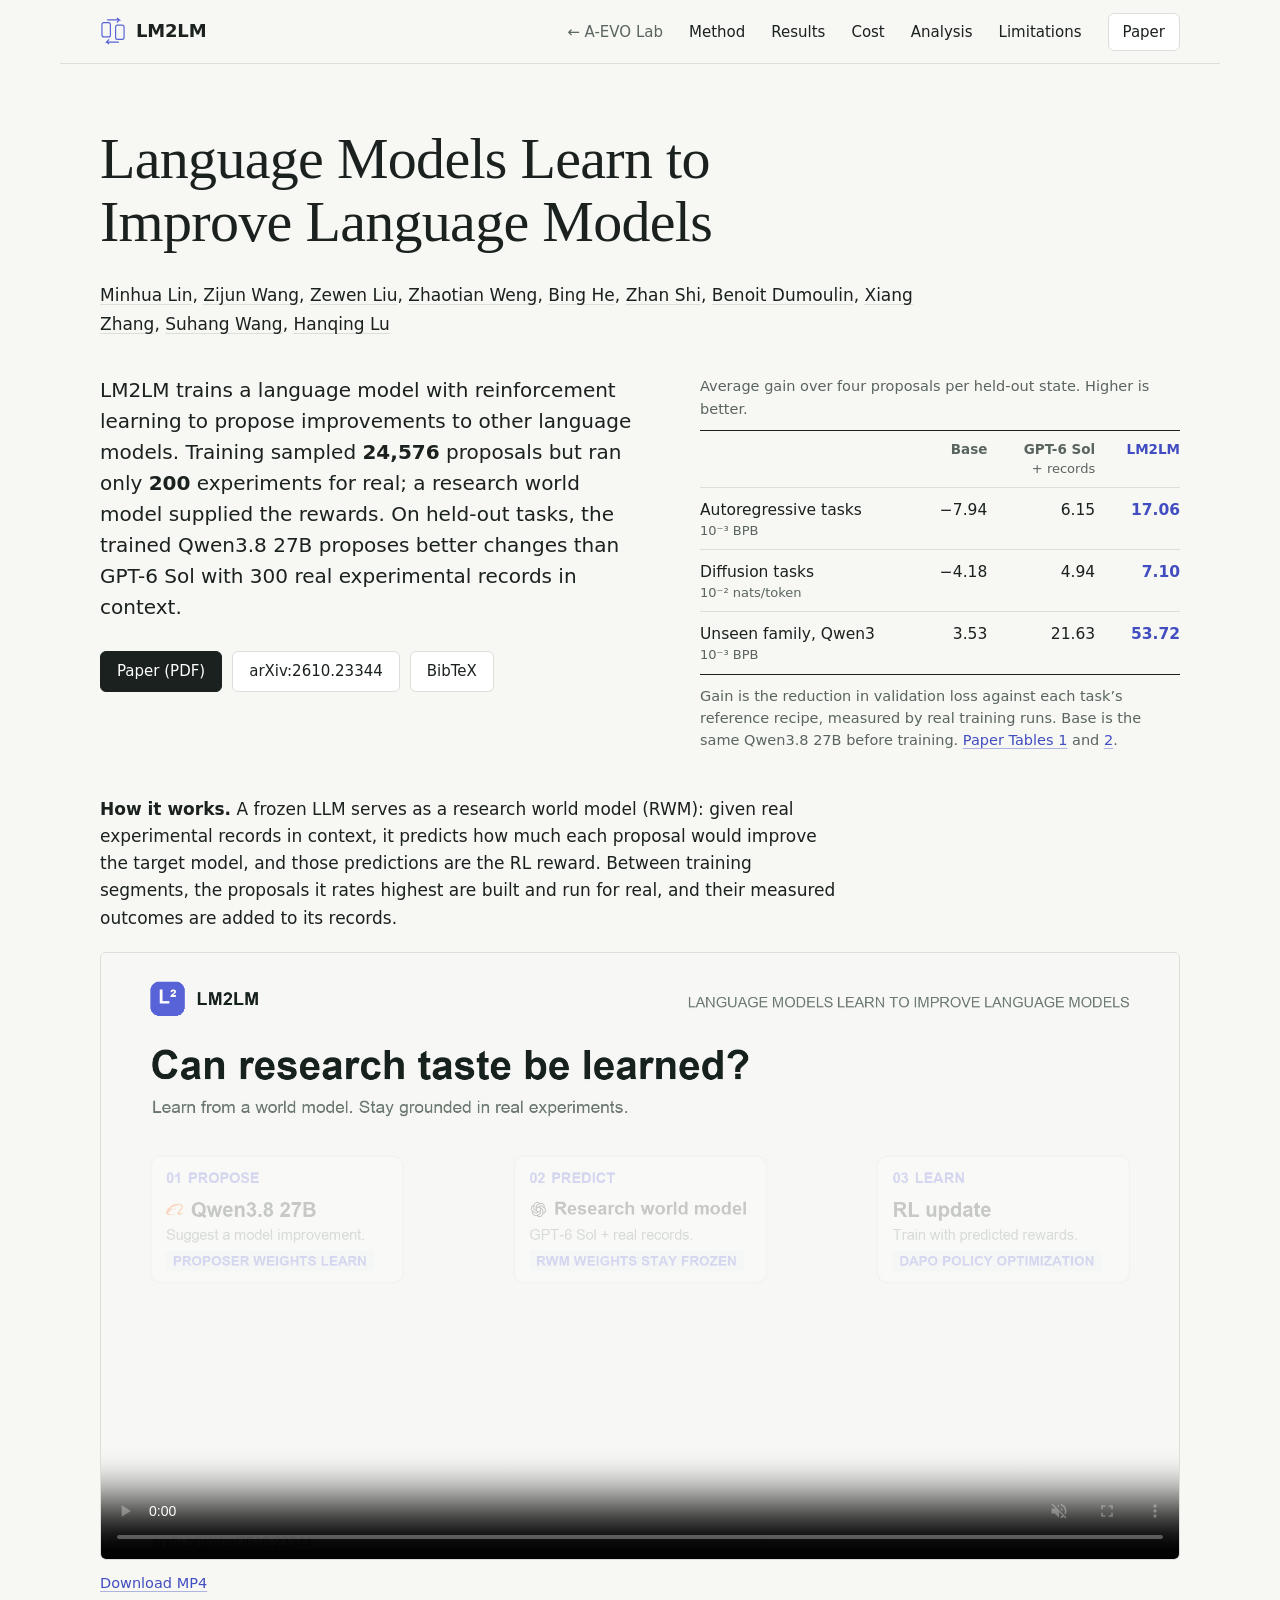
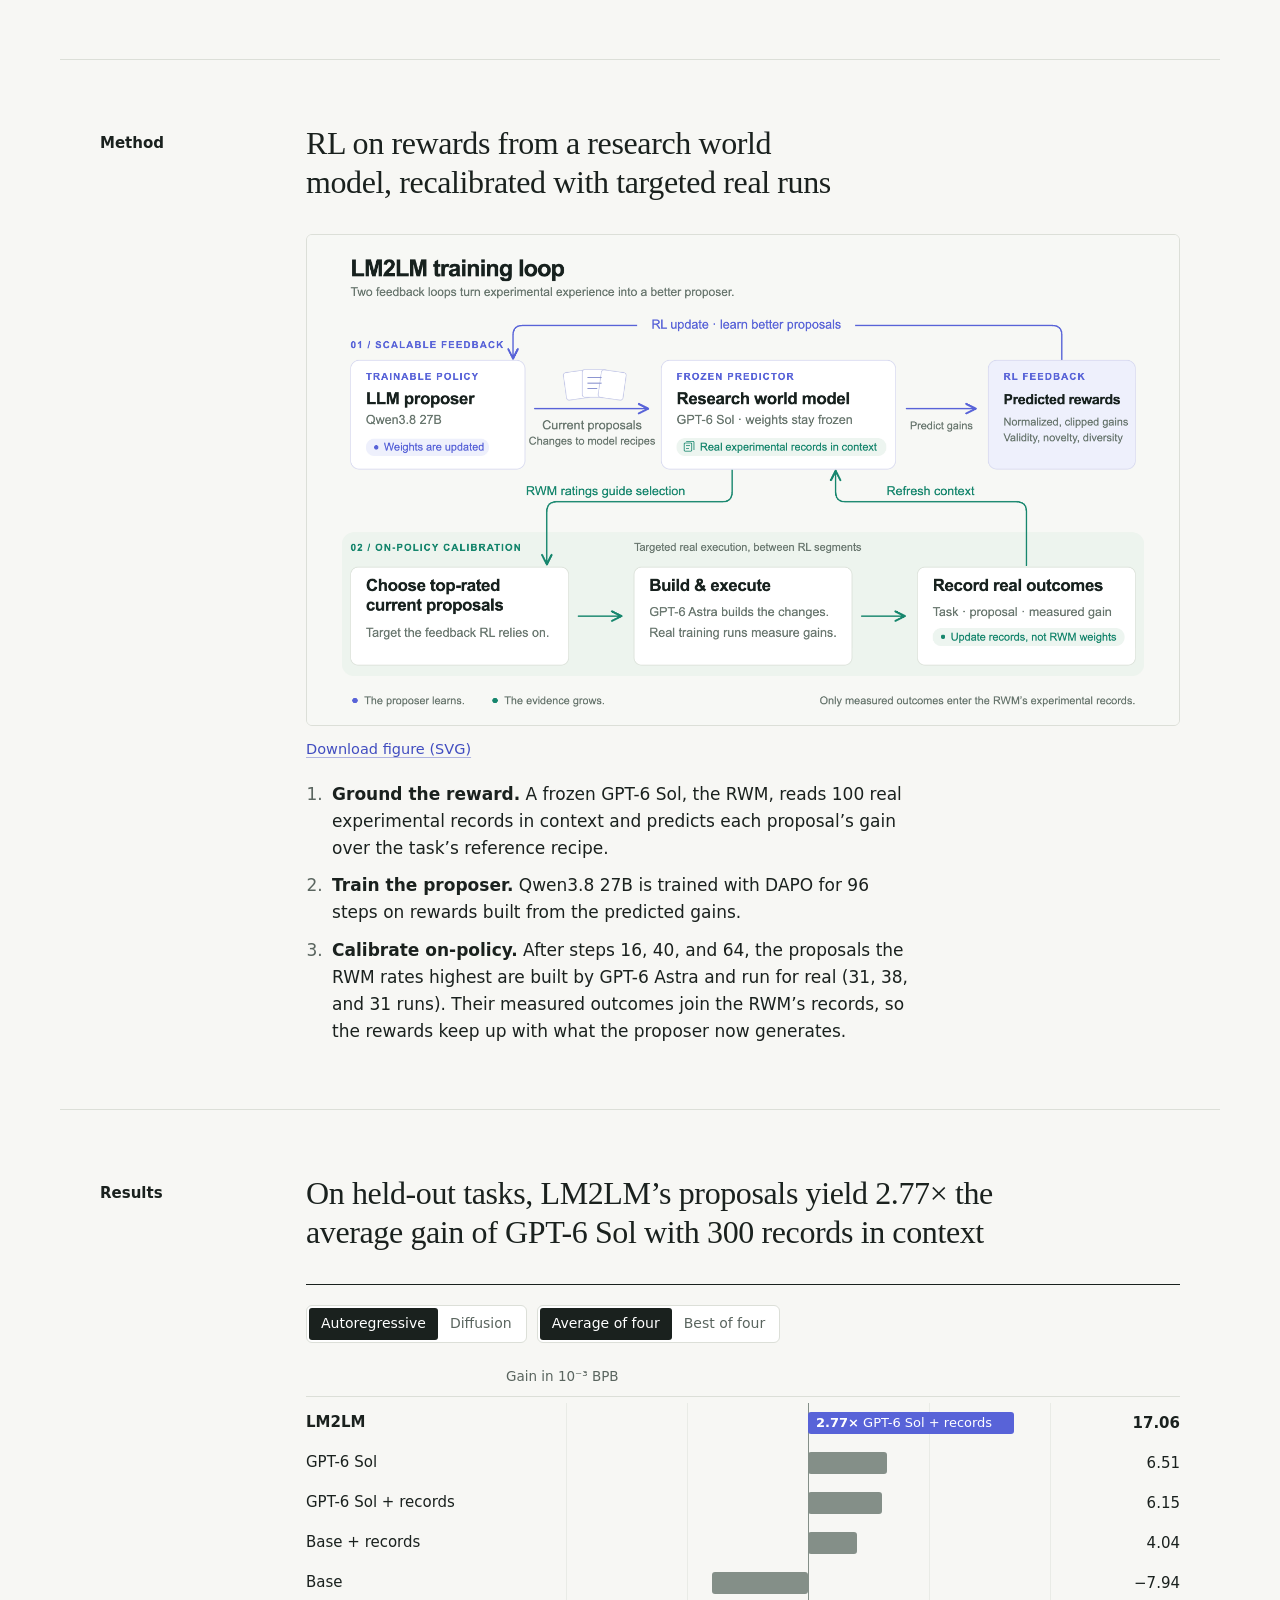
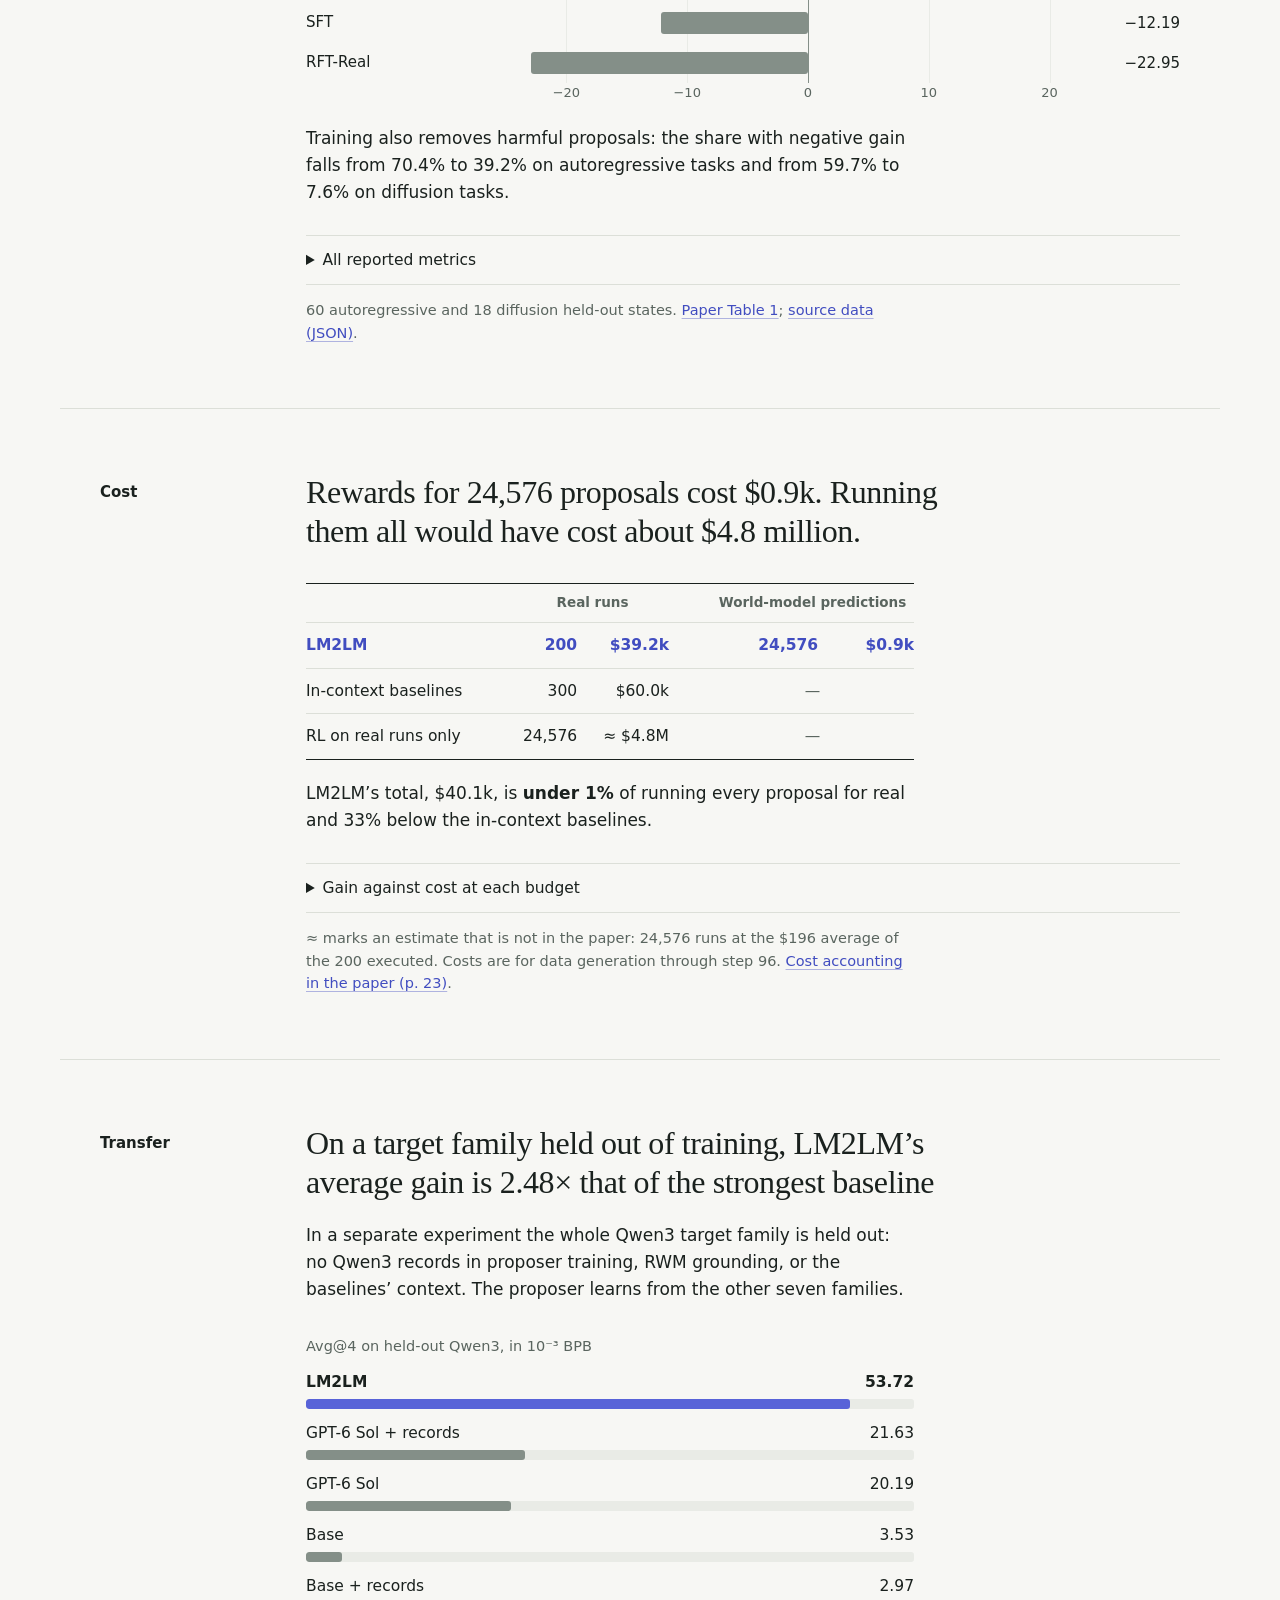
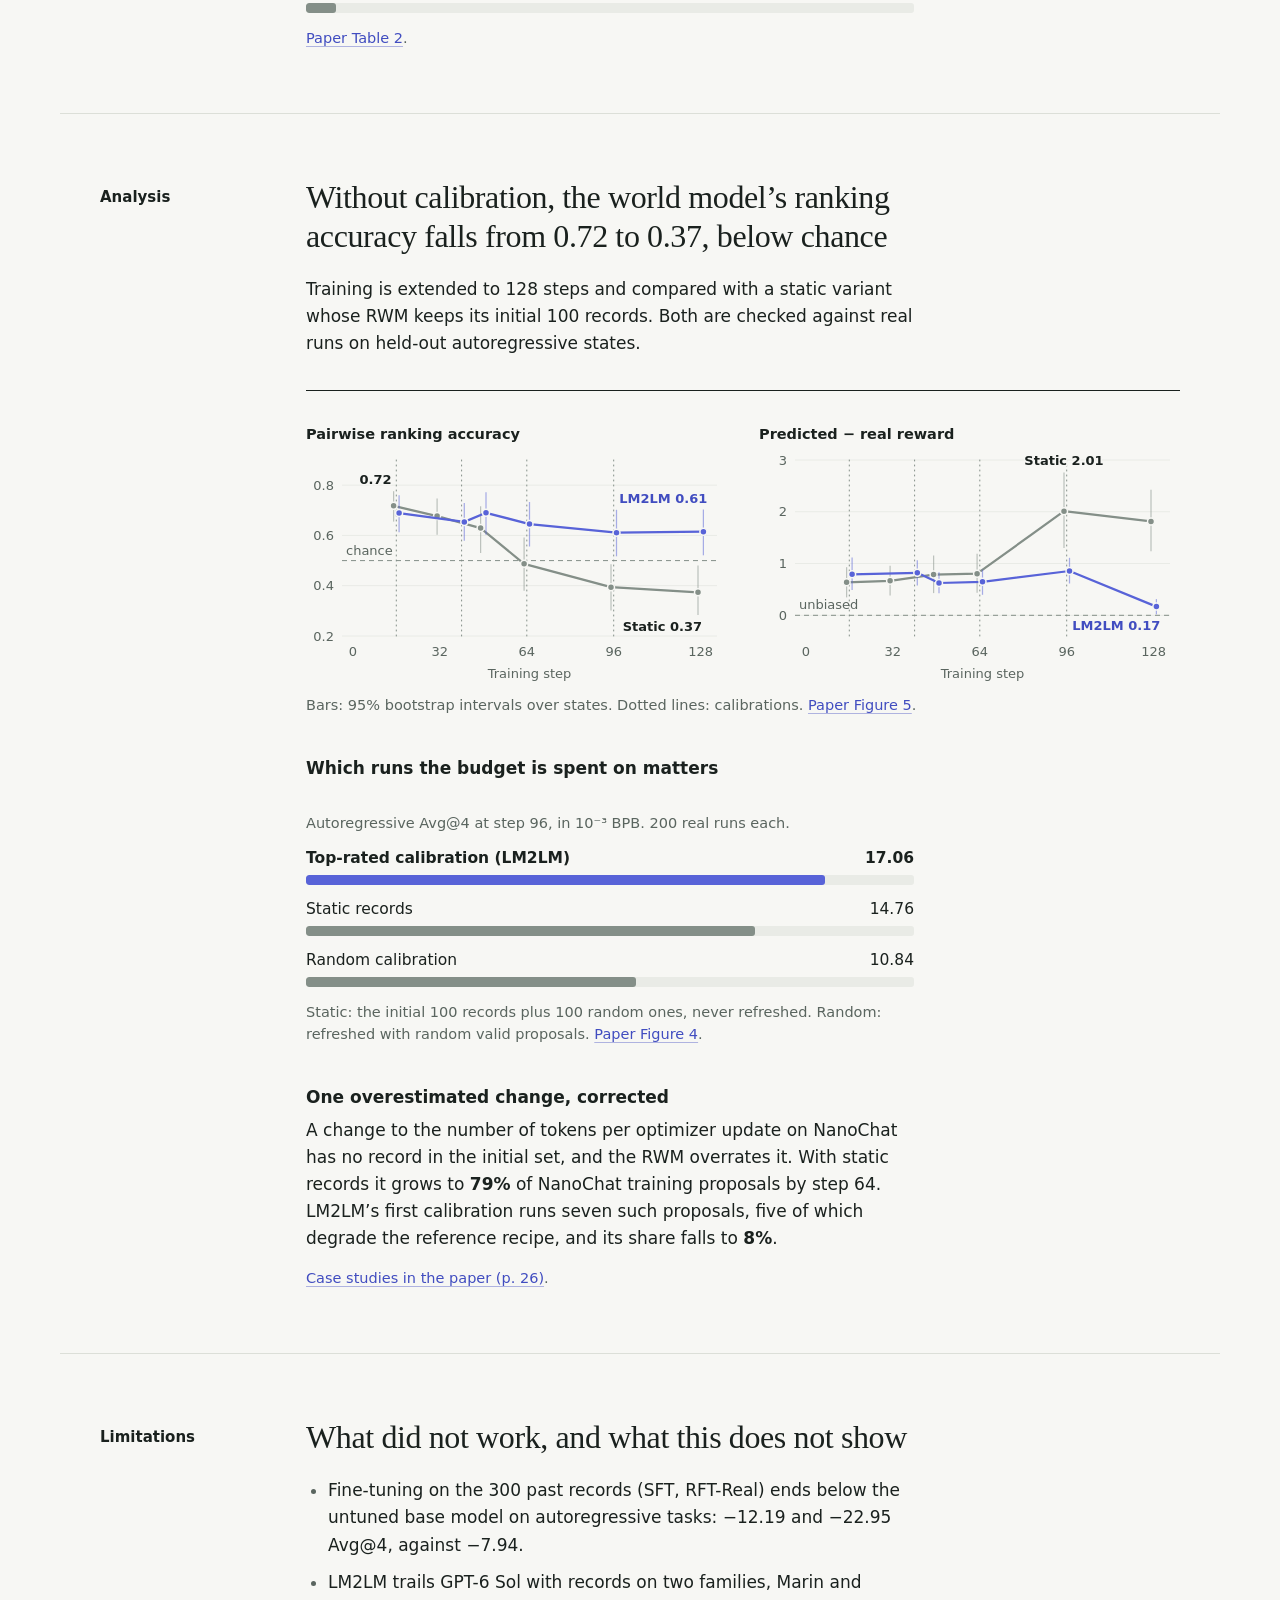
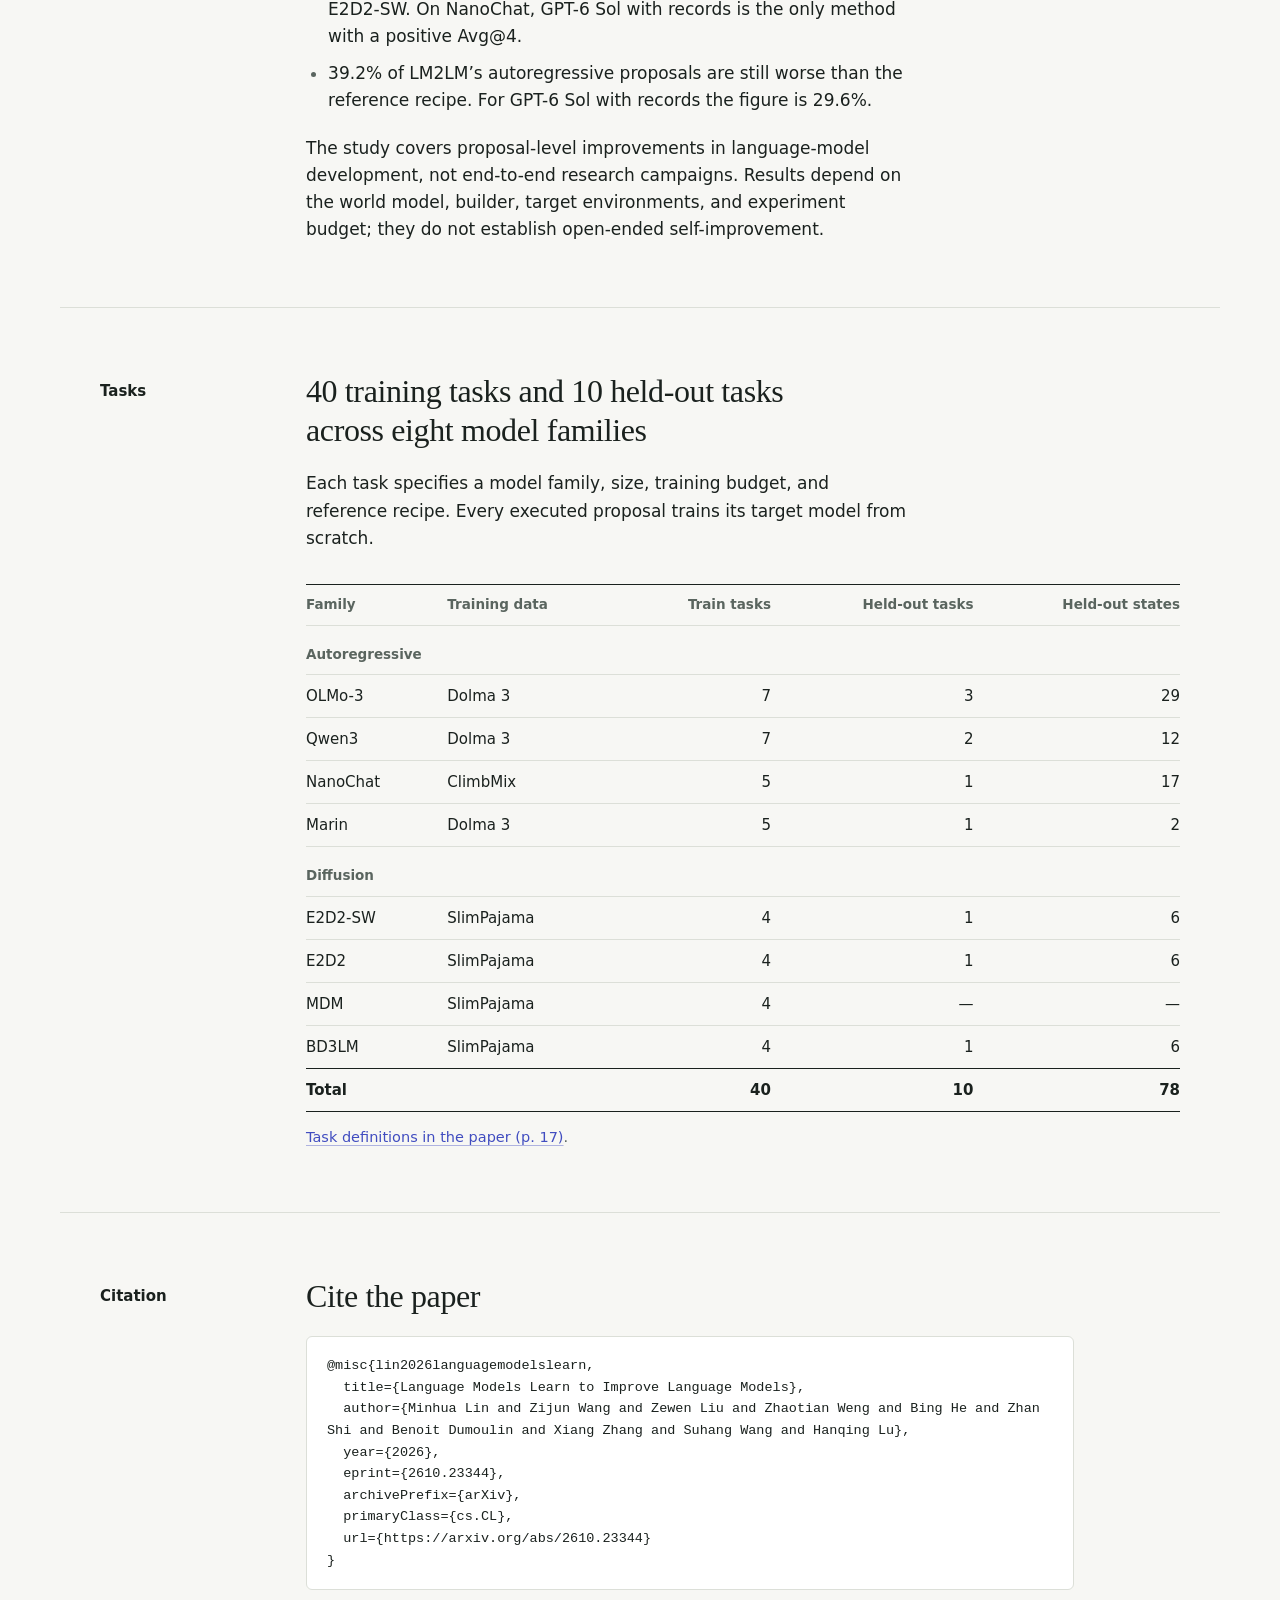
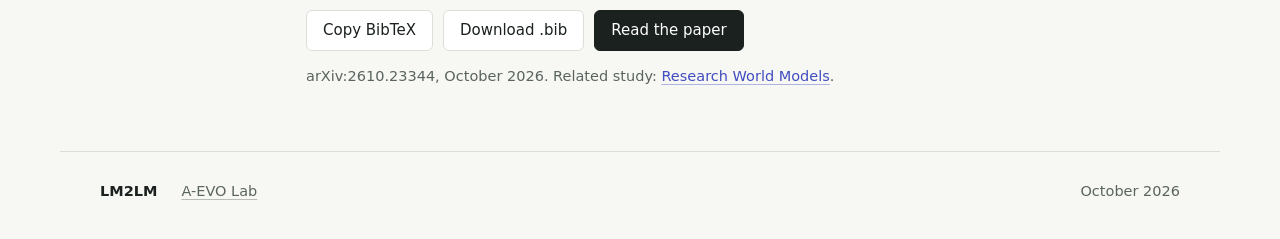
==== commit 6df86fb5: "LM2LM page: list authors by name, without affiliations Co-Authored-By: Claude Fable 5.2 <noreply@ant" ====
--- a/lm2lm/index.html
+++ b/lm2lm/index.html
@@ -38,6 +38,18 @@
 
 <section class="hero wrap" id="overview">
   <h1>Language Models Learn to Improve Language Models</h1>
+  <p class="authors">
+    <a href="https://ventr1c.github.io/" target="_blank" rel="noopener">Minhua Lin</a>,
+    <a href="https://asillycat.github.io/" target="_blank" rel="noopener">Zijun Wang</a>,
+    <a href="https://nuuuh.github.io/" target="_blank" rel="noopener">Zewen Liu</a>,
+    <a href="https://zhaotianweng.github.io/" target="_blank" rel="noopener">Zhaotian Weng</a>,
+    <a href="https://binghe2727.github.io/" target="_blank" rel="noopener">Bing He</a>,
+    <a href="https://scholar.google.com/citations?user=yROrWMkAAAAJ&amp;hl=zh-CN" target="_blank" rel="noopener">Zhan Shi</a>,
+    <a href="https://www.amazon.science/author/benoit-dumoulin" target="_blank" rel="noopener">Benoit Dumoulin</a>,
+    <a href="https://faculty.ist.psu.edu/xzz89/" target="_blank" rel="noopener">Xiang Zhang</a>,
+    <a href="https://faculty.ist.psu.edu/szw494/" target="_blank" rel="noopener">Suhang Wang</a>,
+    <a href="https://hanqinglu.github.io/" target="_blank" rel="noopener">Hanqing Lu</a>
+  </p>
 
   <div class="hero-grid">
     <div>
